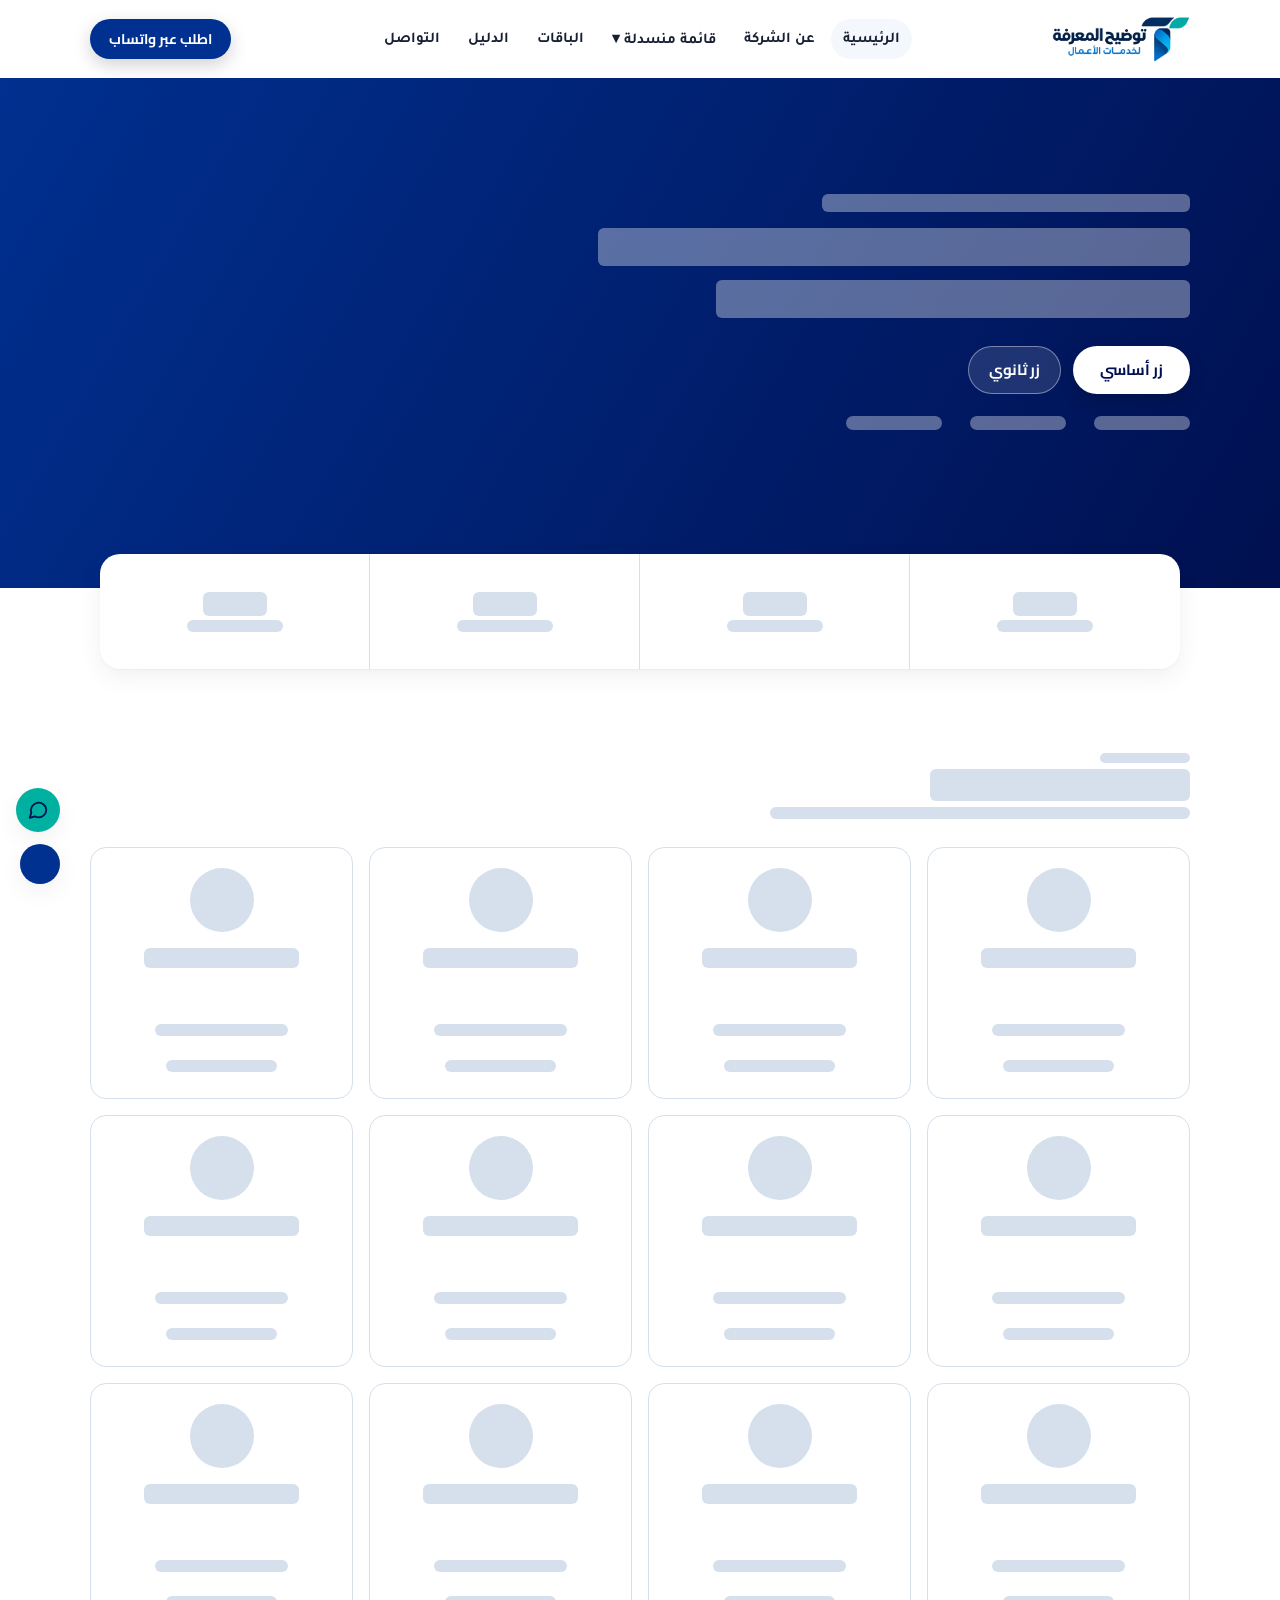
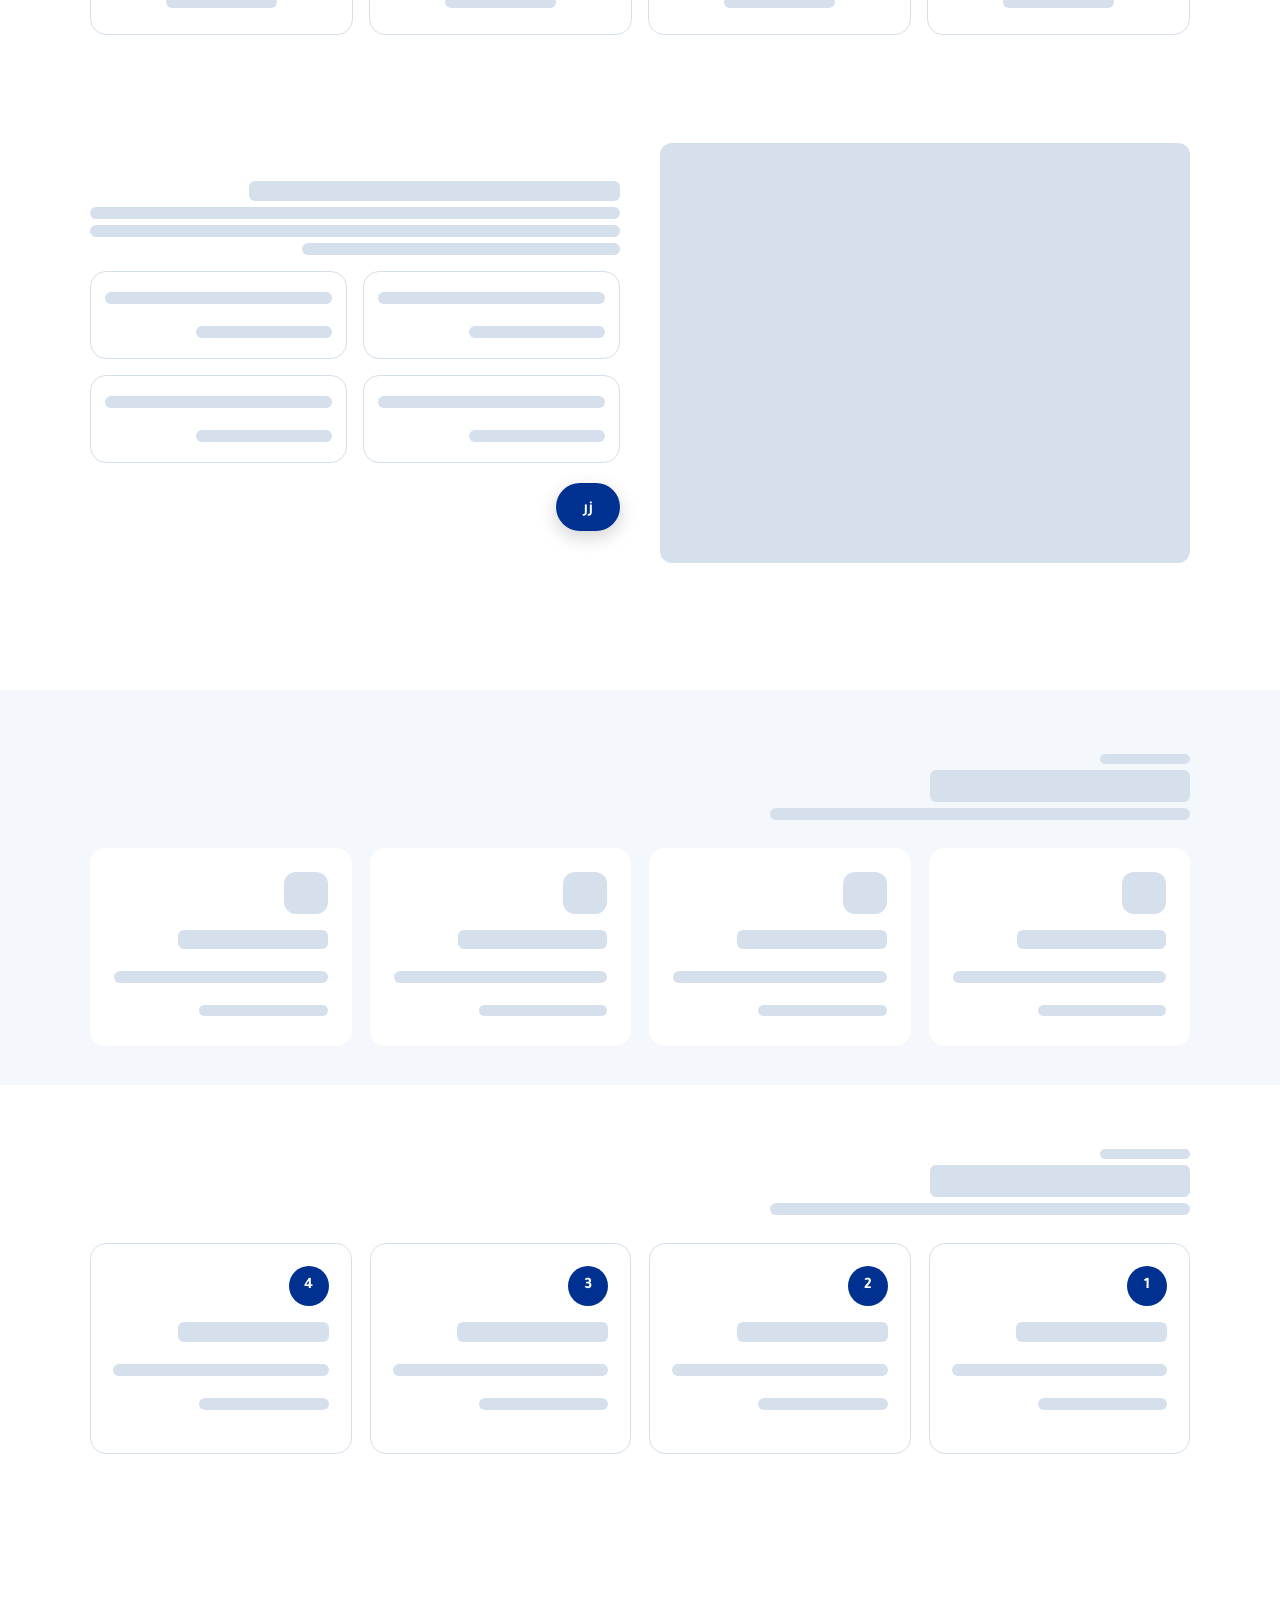
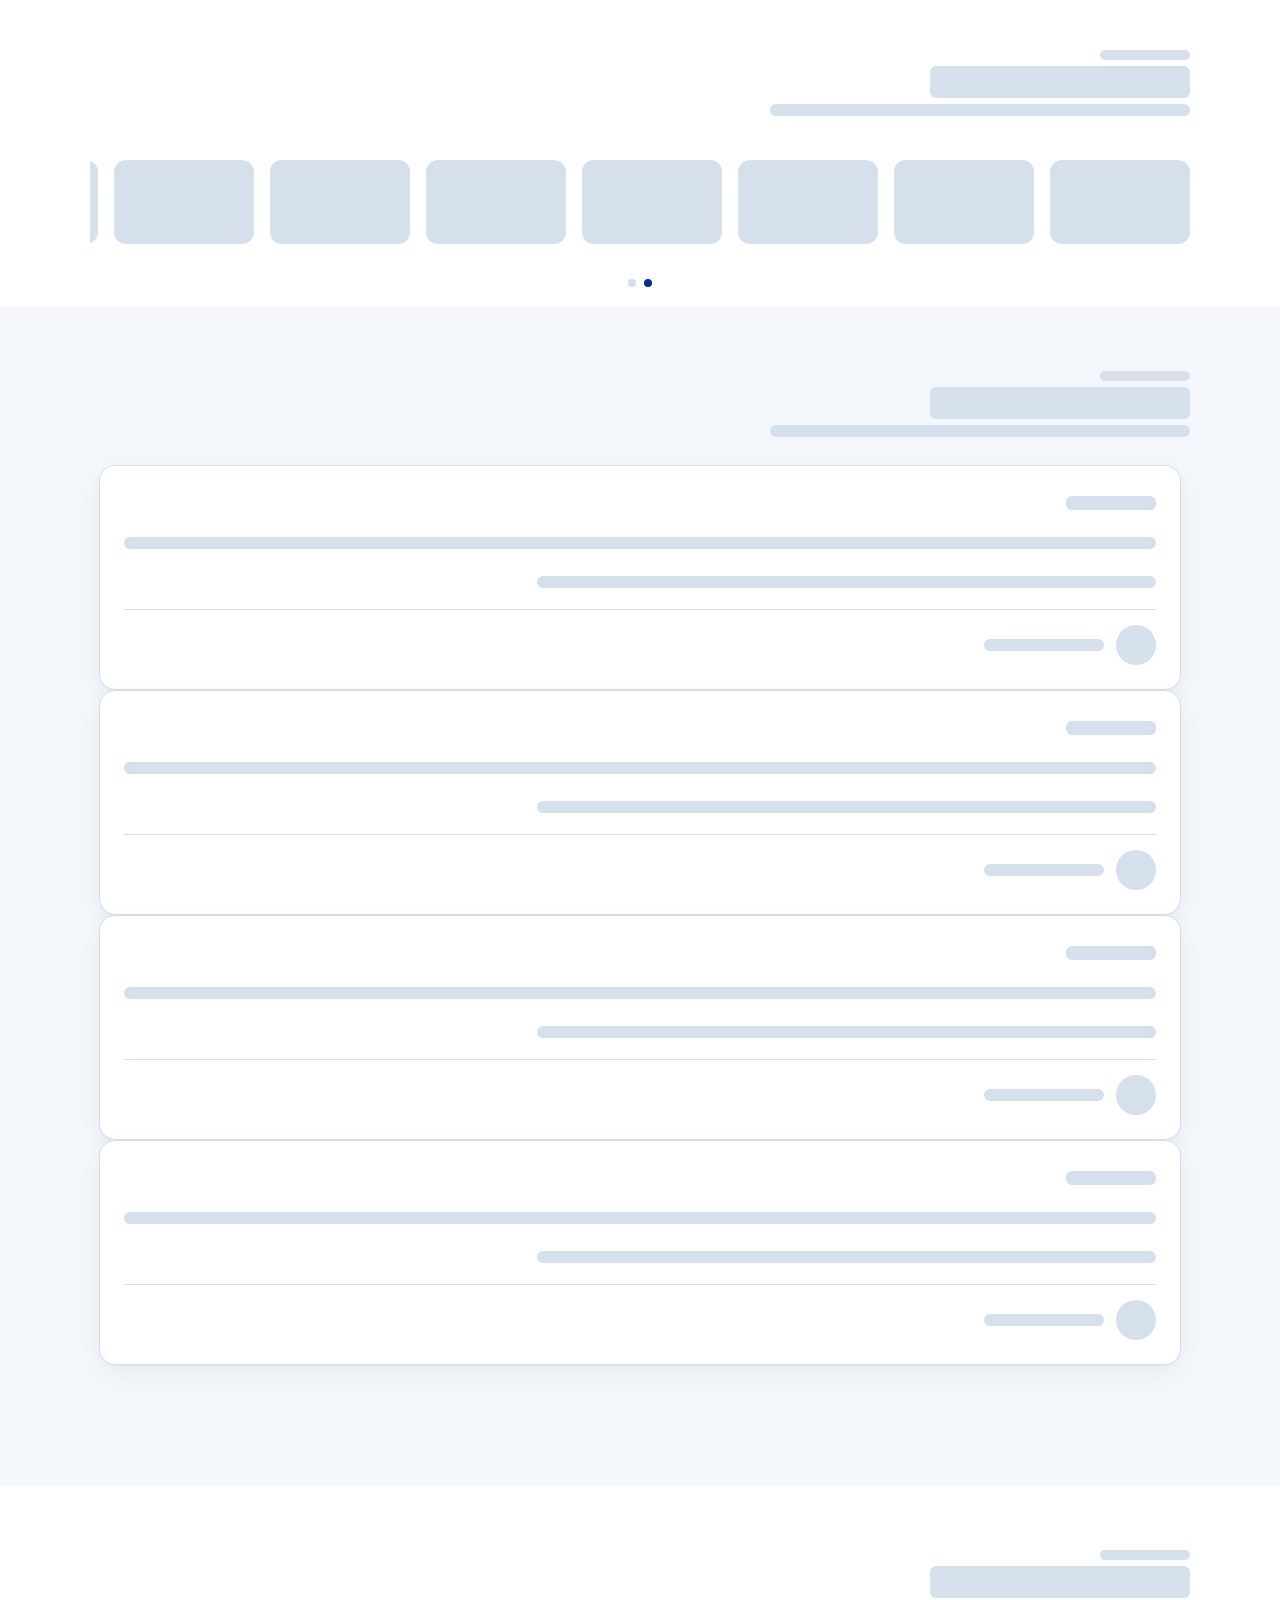
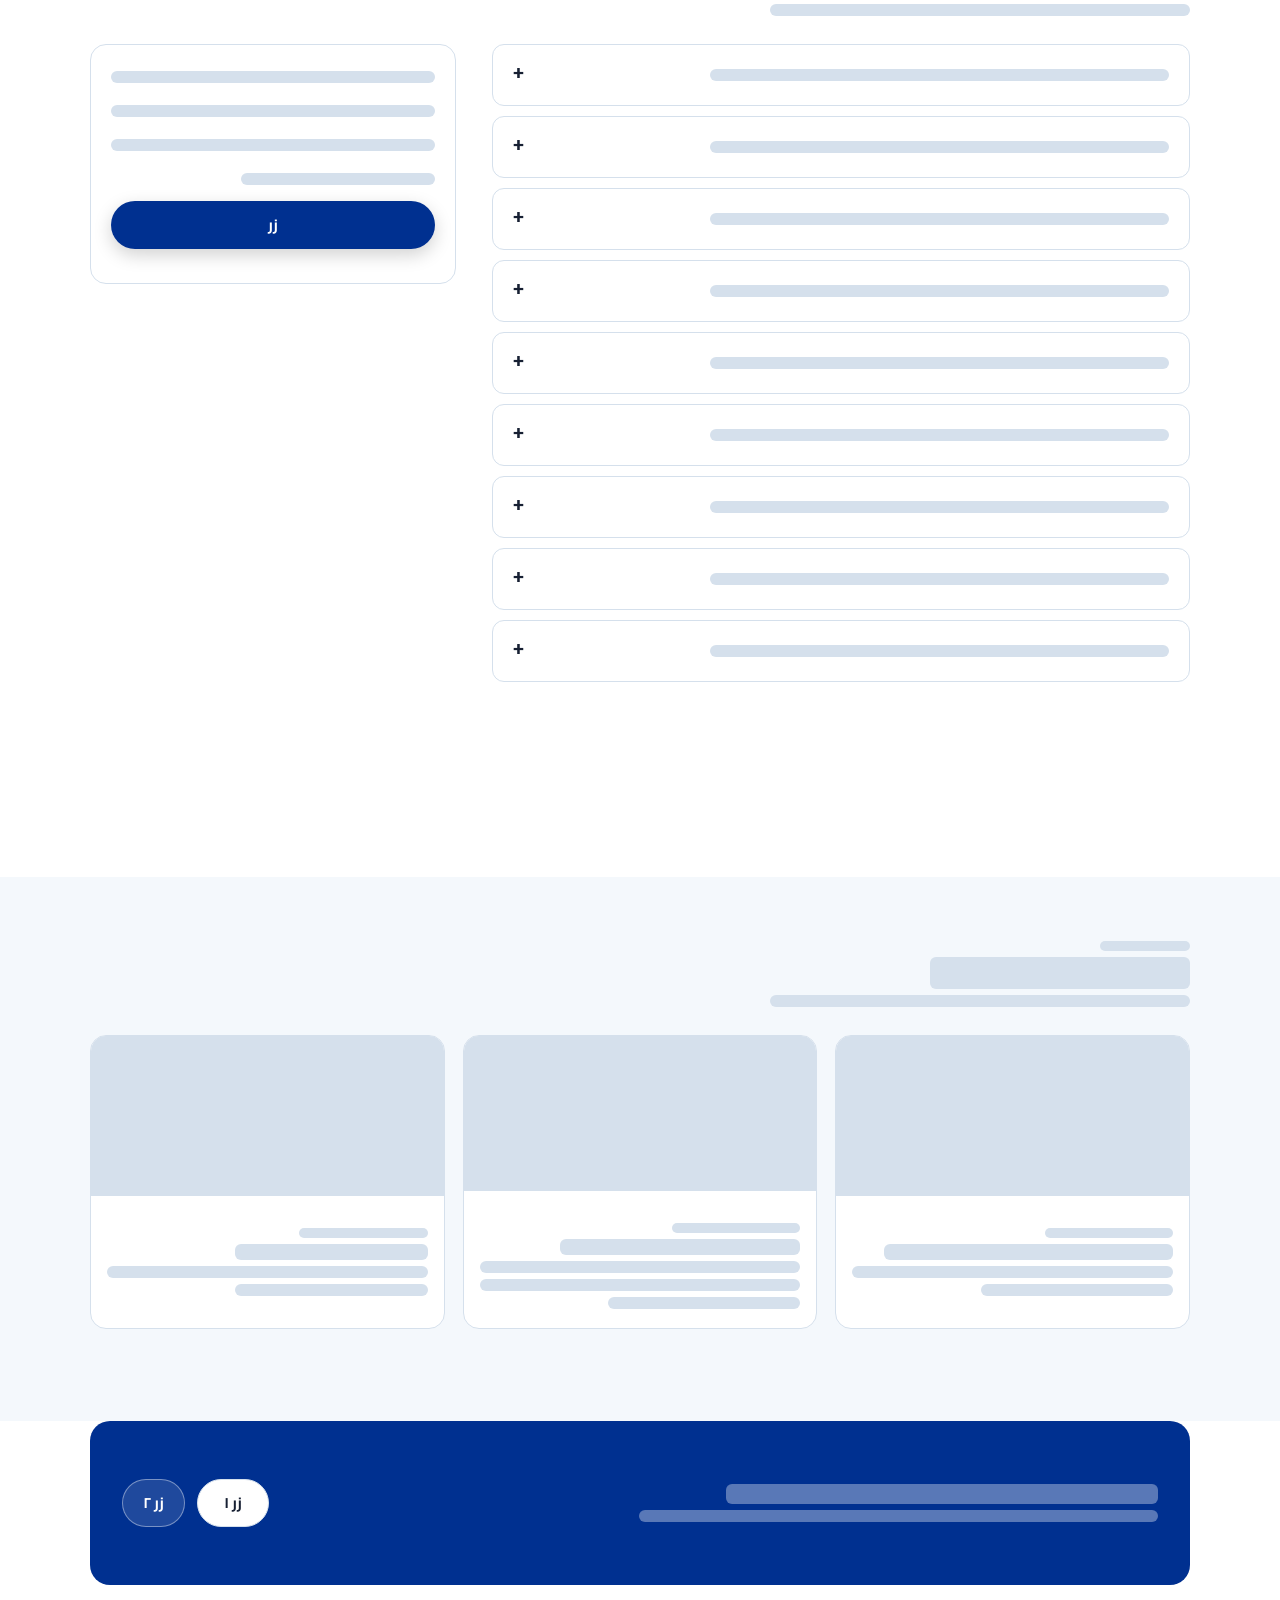
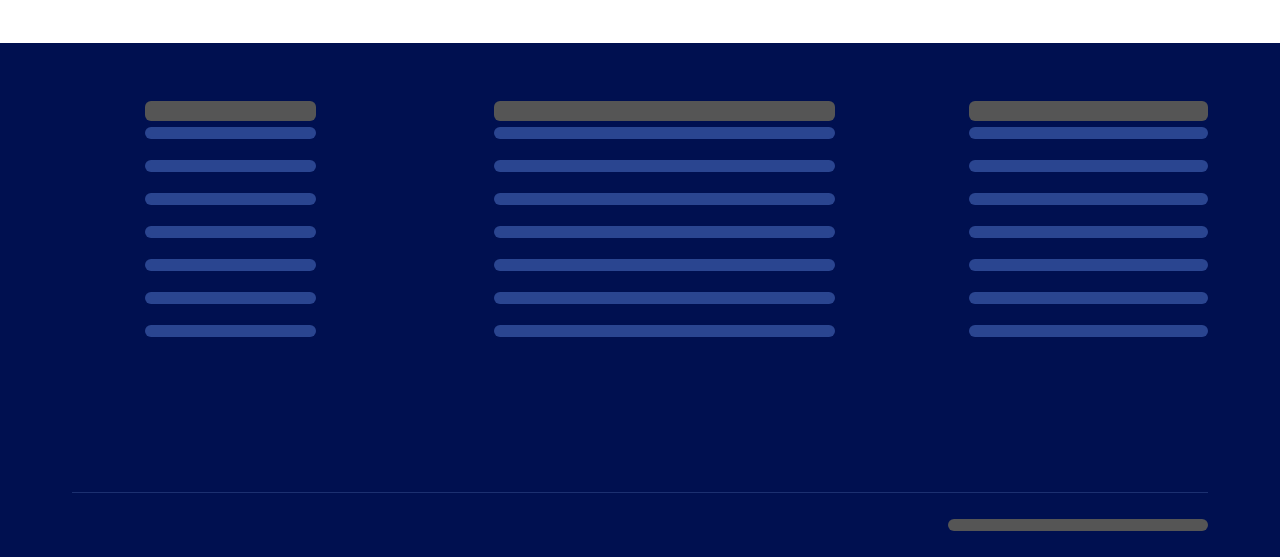
==== index.html @ 0ec134b7 "Add Tawdih Al-Marifa branded site: logo, identity colors and fonts, WhatsApp button" ====
<!doctype html>
<html lang="ar" dir="rtl"><head><meta charset="utf-8"><meta name="viewport" content="width=device-width,initial-scale=1">
<title>توضيح المعرفة لخدمات الأعمال</title>
<link rel="stylesheet" href="https://fonts.googleapis.com/css2?family=Cairo:wght@700;800&family=Tajawal:wght@400;500;700&display=swap">
<link rel="stylesheet" href="tokens.css"><link rel="stylesheet" href="layout.css"><link rel="stylesheet" href="components.css">
</head><body><script src="components.js"></script><script src="app.js"></script><script>mount("home","index.html")</script></body></html>
---- tokens.css ----
/* Design tokens — measured from reference at 1440px; colors are neutral placeholders (no brand) */
:root{
  --container:1140px;           /* measured: hero wrap / section width */
  --gutter:20px;                /* measured: hero wrap side padding */
  --header-h:78px;              /* measured */
  --hero-h:523px;               /* measured */
  --stats-w:1080px;             /* measured */
  --stats-h:115px;              /* measured */
  --stats-overlap:34px;         /* measured: hero bottom 601 - stats top 567 */
  --sec-pad:58px;               /* measured: section vertical padding */
  --phead-h:231px;              /* measured: inner page header */
  --r-card:16px; --r-panel:20px; --r-pill:999px; --r-field:12px;
  --gap-card:16px; --gap-feat:18px; --gap-split:40px; --gap-faq:36px; --gap-foot:32px; --gap-contact:28px;
  --sp-1:4px; --sp-2:8px; --sp-3:12px; --sp-4:16px; --sp-5:20px; --sp-6:24px; --sp-8:32px; --sp-10:40px; --sp-14:58px;

  --c-ink:#172033; --c-muted:#4a5670; --c-line:#d5e0ec; --c-surface:#f4f8fc; --c-bg:#fff;
  --c-primary:#003090; --c-primary-ink:#fff; --c-accent:#0080e0; --c-hero:#001050;
  --c-ph:#d5e0ec; /* placeholder media */
  --shadow-card:0 1px 2px rgba(0,0,0,.04),0 8px 24px rgba(0,0,0,.06);
  --shadow-gold:0 6px 18px rgba(0,0,0,.18);
  --t-fast:.2s ease; --t-acc:.3s ease;
  --font:Tajawal,"Segoe UI",Tahoma,sans-serif; --font-h:Cairo,Tajawal,"Segoe UI",Tahoma,sans-serif; --c-teal:#00b0a0; --c-sky:#00b0f0; --c-link:#0066b8;

  /* typography (measured) */
  --fs-h1:38px; --fs-h2:32px; --lh-h2:46.4px; --fs-kicker:18px; --fs-body:16px; --fs-lead:16.5px; --fs-card-title:16px; --fs-card-text:13px; --fs-feat-title:17px; --fs-stat:30px; --fs-nav:15px; --fs-btn:15px;
  --fs-h1-inner:38px; --lh-h1-inner:51.3px; --fs-h1-detail:42px; --lh-h1-detail:60.9px; --fs-sub:17px; --lh-sub:30.6px; --fs-crumb:14px; --lh-crumb:25.2px;
  --fs-label:14px; --lh-label:21px; --fs-field:15px; --fs-chip:14px; --fs-th:15px; --fs-td:14px; --fs-summary:16px; --fs-contact-title:17px; --fs-article-title:16px; --lh-article-title:26.4px;
  /* motion (measured) */
  --d-btn:.2s; --d-btn-transform:.18s; --d-card:.22s; --d-nav:.15s; --d-dd:.18s; --d-reveal:.85s; --ease-reveal:cubic-bezier(.2,.7,.2,1); /* reveal easing partially truncated in DevTools [ت] */
}
---- layout.css ----
*{box-sizing:border-box}
html{scroll-behavior:smooth}
body{margin:0;font-family:var(--font);font-size:16px;line-height:1.8;color:var(--c-ink);background:var(--c-bg);direction:rtl}
img{max-width:100%;display:block}
a{color:inherit;text-decoration:none}
h1,h2,h3,h4,p,ul{margin:0}
ul{padding:0;list-style:none}
.container{max-width:var(--container);margin-inline:auto;padding-inline:var(--gutter)}
.sec{padding:var(--sec-pad) 0}
.sec--alt{background:var(--c-surface)}
.sec--flush-top{padding-top:0}
.grid{display:grid;gap:var(--gap-card)}
.grid--4{grid-template-columns:repeat(4,1fr)}
.grid--3{grid-template-columns:repeat(3,1fr);gap:var(--gap-feat)}
.grid--2{grid-template-columns:repeat(2,1fr)}
.split{display:grid;grid-template-columns:1fr 1fr;gap:var(--gap-split);align-items:center}
.ph{background:var(--c-ph);border-radius:12px}
.ph-line{height:12px;background:var(--c-ph);border-radius:6px;margin:6px 0}
.ph-line--short{width:60%}.ph-line--title{height:20px;width:70%}
.sr-only{position:absolute;width:1px;height:1px;overflow:hidden;clip:rect(0 0 0 0)}
:focus-visible{outline:2px solid var(--c-primary);outline-offset:2px}
.container--wide{max-width:1240px}
/* breakpoints measured on reference (media-query width): 1180 nav, 1023 grids/stats, 980 split, 900 faq, 767 phone */
@media (max-width:1023px){.grid--4{grid-template-columns:repeat(3,1fr)}.grid--4.feats{grid-template-columns:repeat(2,1fr)}.grid--3{grid-template-columns:repeat(2,1fr)}}
@media (max-width:980px){.split{grid-template-columns:1fr}}
@media (max-width:767px){.grid--4{grid-template-columns:repeat(2,1fr)}.grid--3{grid-template-columns:1fr}:root{--sec-pad:40px}}
---- components.css ----
/* ---- Header ---- */
.site-header{position:sticky;top:0;z-index:50;background:rgba(255,255,255,.96);backdrop-filter:blur(8px);transition:box-shadow var(--t-fast)}
.site-header.is-scrolled{box-shadow:0 2px 14px rgba(0,0,0,.08)}
.site-header__row{height:var(--header-h);display:flex;align-items:center;gap:20px}
.logo{height:46px;width:auto;flex:none;display:block}
.nav{display:flex;align-items:center;gap:4px;margin-inline:auto}
.nav__item{position:relative}
.nav__link{display:flex;align-items:center;height:40px;padding:0 12px;border-radius:var(--r-pill);font-size:var(--fs-nav);font-weight:600;background:none;border:0;cursor:pointer;font-family:inherit;color:inherit;transition:background-color var(--d-nav),color var(--d-nav)}
.nav__link:hover,.nav__link[aria-current=page]{background:var(--c-surface)}
.dd{position:absolute;top:100%;inset-inline-start:0;width:560px;display:grid;grid-template-columns:1fr 1fr;gap:2px 0;padding:8px;background:#fff;border-radius:var(--r-card);box-shadow:var(--shadow-card);opacity:0;visibility:hidden;transform:translateY(8px);transition:opacity var(--d-dd),transform var(--d-dd),visibility 0s}
.nav__item:hover>.dd,.nav__item:focus-within>.dd,.nav__item.is-open>.dd{opacity:1;visibility:visible;transform:none}
.dd a{height:50px;display:flex;align-items:center;padding:0 12px;border-radius:10px;font-size:14px}
.dd a:hover{background:var(--c-surface)}
.menu-toggle{display:none}
/* ---- Buttons ---- */
.btn{display:inline-flex;align-items:center;justify-content:center;gap:8px;height:48px;padding:0 26px;border-radius:var(--r-pill);font:700 var(--fs-btn)/18px var(--font);border:1px solid transparent;cursor:pointer;transition:background-color var(--d-btn),transform var(--d-btn-transform),border-color var(--d-btn),box-shadow var(--d-btn)}
.btn--primary{background:var(--c-primary);color:var(--c-primary-ink);box-shadow:var(--shadow-gold)}
.btn--primary:hover{transform:translateY(-2px)}
.btn--ghost{background:rgba(255,255,255,.12);color:#fff;border-color:rgba(255,255,255,.4);padding:0 20px}
.btn--outline{background:#fff;color:var(--c-ink);border-color:var(--c-line)}
.btn--sm{height:40px;padding:0 18px;font-size:14px}
.btn[disabled]{opacity:.5;cursor:not-allowed}
.chip{display:inline-flex;align-items:center;height:36px;padding:0 14px;border-radius:var(--r-pill);border:1px solid var(--c-line);background:#fff;font:500 13px var(--font);cursor:pointer;transition:background var(--t-fast)}
.chip[aria-pressed=true]{background:var(--c-primary);color:#fff;border-color:var(--c-primary)}
/* ---- Hero ---- */
.hero{position:relative;height:var(--hero-h);background:var(--c-hero);color:#fff;overflow:hidden}
.hero__bg{position:absolute;inset:0;background:linear-gradient(120deg,#003090,#001050);object-fit:cover}
.hero__wrap{position:relative;max-width:var(--container);margin-inline:auto;padding:110px var(--gutter) 120px;height:100%;display:flex;align-items:flex-start}
.hero__content{width:592px}
.hero .ph-line{background:rgba(255,255,255,.35)}
.hero__kicker{width:368px;height:18px}
.hero__title{height:38px;margin-top:16px}.hero__title+.hero__title{width:80%;margin-top:14px}
.hero__actions{display:flex;gap:12px;margin-top:28px}
.hero__badges{display:flex;gap:28px;margin-top:22px}.hero__badges i{display:block;width:96px;height:14px;background:rgba(255,255,255,.35);border-radius:7px}
/* ---- Stats panel (overlapping) ---- */
.stats{position:relative;z-index:2;max-width:var(--stats-w);margin:calc(var(--stats-overlap) * -1) auto 0;height:var(--stats-h);background:#fff;border-radius:var(--r-panel);box-shadow:var(--shadow-card);display:grid;grid-template-columns:repeat(4,1fr)}
.stats__item{display:flex;flex-direction:column;align-items:center;justify-content:center;gap:4px;border-inline-start:1px solid var(--c-line)}
.stats__item:first-child{border:0}
.stats__num{width:64px;height:24px;background:var(--c-ph);border-radius:6px}.stats__lbl{width:96px;height:12px;background:var(--c-ph);border-radius:6px}
/* ---- Section heading ---- */
.sh{margin-bottom:28px}.sh .ph-line--title{height:26px;width:260px}
/* ---- Cards ---- */
.card{background:#fff;border:1px solid var(--c-line);border-radius:var(--r-card);padding:20px;display:flex;flex-direction:column;gap:10px;transition:transform var(--d-card),box-shadow var(--d-card)}
.card:hover{transform:translateY(-4px);box-shadow:var(--shadow-card)}
.card--entity{height:252px;overflow:hidden;align-items:center;text-align:center}
.card--entity .ph{width:64px;height:64px;border-radius:50%}
.card--feature{height:198px;overflow:hidden;padding:24px;border:0;background:#fff}
.card--feature .ph{width:48px;height:48px}
.card--step{min-height:211px;padding:22px}
.card--step .num{width:40px;height:40px;border-radius:50%;background:var(--c-primary);color:#fff;display:grid;place-items:center;font-weight:700}
.card--article{padding:0;overflow:hidden;min-height:307px}
.card--article .ph{border-radius:0;aspect-ratio:2/1;height:186px}
.card--article .body{padding:16px}
.card--contact{flex-direction:row;align-items:center;padding:16px}
.card--contact .ph{width:44px;height:44px;flex:none}
.card--testimonial{min-height:200px}
/* ---- Consultation ---- */
.cons{display:grid;grid-template-columns:1fr 1fr;gap:var(--gap-split);min-height:420px;align-items:center}
.cons__media{height:420px}
/* ---- Steps (flex row) ---- */
.steps{display:flex;gap:var(--gap-feat)}.steps>*{flex:1}
/* ---- FAQ ---- */
.faq{display:grid;grid-template-columns:1fr 1fr;gap:var(--gap-faq);align-items:start}
.acc{border-bottom:1px solid var(--c-line)}
.acc summary{list-style:none;min-height:60px;display:flex;align-items:center;justify-content:space-between;gap:12px;padding:12px 4px;font:700 16px var(--font);cursor:pointer}
.acc summary::-webkit-details-marker{display:none}
.acc summary::after{content:"+";font-size:22px}
.acc[open] summary::after{content:"−"}
.acc .in{padding:0 4px 16px}
/* ---- Testimonials slider ---- */
.slider{position:relative;overflow:hidden}
.slider__track{display:flex;gap:var(--gap-feat);transition:transform .4s ease}
.slider__track>*{flex:0 0 calc((100% - 2*var(--gap-feat))/3)}
.slider__nav{display:flex;gap:8px;margin-top:16px;justify-content:center}
/* ---- Inner page head + breadcrumb ---- */
.phead{height:var(--phead-h);background:var(--c-hero);color:#fff;display:flex;align-items:center}
.phead .container{width:100%}
.phead--svc{height:365px}.phead--article{height:342px}.phead--about{height:262px}.phead--entity{height:385px}
.phead--entity .container,.phead--svc .container{display:flex;gap:28px;align-items:center}
.logo-box{width:92px;height:92px;border-radius:16px;background:#fff;flex:none}
.cover{height:319px;margin-top:-27px;position:relative;z-index:1;border-radius:var(--r-panel)}
.cost{display:grid;grid-template-columns:530fr 179fr;gap:20px;min-height:159px}
.list-stack{display:grid;gap:14px}
.phead .ph-line{background:rgba(255,255,255,.35)}
.crumb{display:flex;gap:8px;font-size:13px;margin-bottom:14px}.crumb i{display:block;width:60px;height:12px;background:rgba(255,255,255,.35);border-radius:6px}
/* ---- Filters / search ---- */
.filters{display:flex;flex-wrap:wrap;gap:8px;align-items:center;margin-bottom:24px}
.search{height:40px;min-width:240px;border:1px solid var(--c-line);border-radius:var(--r-pill);padding:0 16px;font:inherit}
/* ---- Packages ---- */
.switcher{display:inline-flex;padding:4px;border-radius:var(--r-pill);background:var(--c-surface);margin-bottom:28px}
.switcher button{height:40px;padding:0 22px;border:0;border-radius:var(--r-pill);background:none;font:600 14px var(--font);cursor:pointer;transition:background var(--t-fast)}
.switcher button[aria-pressed=true]{background:#fff;box-shadow:0 1px 4px rgba(0,0,0,.12)}
.plan{border:1px solid var(--c-line);border-radius:var(--r-card);padding:24px;display:flex;flex-direction:column;gap:14px;min-height:1276px;background:#fff}
.plan--featured{border:2px solid var(--c-primary);box-shadow:var(--shadow-card)}
.plan .btn{margin-top:auto}
.tbl-wrap{overflow-x:auto;border:1px solid var(--c-line);border-radius:var(--r-card)}
.tbl{width:100%;border-collapse:collapse;min-width:720px}
.tbl th{height:50px;background:var(--c-surface);text-align:start;padding:0 14px;position:sticky;top:0}
.tbl td{height:49px;padding:0 14px;border-top:1px solid var(--c-line)}
.tbl th:first-child,.tbl td:first-child{position:sticky;inset-inline-start:0;background:inherit}
.tbl td:first-child{background:#fff}
/* ---- Detail layout + sticky sidebar ---- */
.detail{display:grid;grid-template-columns:minmax(0,784fr) 340px;gap:36px;align-items:start}
.sidebar{position:sticky;top:100px}
.sidebar .card{padding:24px;gap:14px}
.mobile-cta{display:none}
/* ---- Article reading ---- */
.article{max-width:637px;margin-inline:auto}
.article p{margin-bottom:14px;font-size:16.5px;line-height:1.95}
.article h2{margin:36px 0 14px;font-size:26px}.article h3{margin:28px 0 10px;font-size:20px}
.article blockquote{margin:24px 0;padding:8px 20px;border-inline-start:4px solid var(--c-line);color:var(--c-muted)}
/* ---- Contact form ---- */
.form{display:grid;gap:16px}
.field label{display:block;font-size:13px;margin-bottom:6px}
.field input,.field select,.field textarea{width:100%;height:48px;border:1px solid var(--c-line);border-radius:var(--r-field);padding:0 14px;font:inherit;font-size:16px;background:#fff;transition:border-color var(--t-fast),box-shadow var(--t-fast)}
.field textarea{height:120px;padding:12px 14px;resize:vertical}
.field input:focus,.field select:focus,.field textarea:focus{outline:0;border-color:var(--c-primary);box-shadow:0 0 0 3px rgba(0,0,0,.1)}
.field.has-error input,.field.has-error select{border-color:#b00020}
.field .err{display:none;color:#b00020;font-size:12px;margin-top:4px}.field.has-error .err{display:block}
.contact{display:grid;grid-template-columns:1.2fr 1fr;gap:var(--gap-contact);align-items:start}
.contact__info{display:grid;gap:12px}
/* ---- CTA band ---- */
.band{min-height:164px;border-radius:var(--r-panel);background:var(--c-primary);color:#fff;display:flex;align-items:center;justify-content:space-between;gap:24px;padding:32px}
.band .ph-line{background:rgba(255,255,255,.35)}
/* ---- Footer ---- */
.footer{background:#001050;color:#b8c6e0;margin-top:0;padding-top:48px}
.footer__grid{display:grid;grid-template-columns:repeat(3,1fr);gap:var(--gap-foot);min-height:283px}
.footer li{height:25px;margin-bottom:8px}.footer li i{display:block;height:12px;width:70%;background:#2a4590;border-radius:6px;margin-top:6px}
.footer__bar{border-top:1px solid #1c3070;margin-top:32px;padding:18px 0;font-size:13px}
/* ---- Floating buttons ---- */
.float{position:fixed;inset-inline-end:16px;bottom:16px;display:grid;gap:12px;z-index:40}
.float i{display:block;width:40px;height:40px;border-radius:50%;background:var(--c-primary);box-shadow:var(--shadow-card)}
.totop{position:fixed;inset-inline-start:16px;bottom:16px;width:48px;height:48px;border-radius:14px;background:var(--c-primary);border:0;opacity:0;pointer-events:none;transition:opacity var(--t-fast)}
.totop.is-visible{opacity:1;pointer-events:auto}
/* ---- Responsive (measured on reference) ---- */
.hero{height:min(var(--hero-h),calc(401px + 8.52vw))} /* fitted: 488@1024, 503@1200, 523@1440 */
@media (max-width:1180px){
  .site-header{backdrop-filter:none;background:#fff} /* backdrop-filter would make the fixed drawer relative to the header */
  .menu-toggle{display:inline-flex;align-items:center;justify-content:center;margin-inline-start:auto;width:44px;height:44px;border:1px solid var(--c-line);background:#fff;border-radius:12px;order:3}
  .site-header .btn{display:none}
  /* off-canvas drawer (measured: 343px wide, head 75, links 62, foot 109, scrim .25s, slide .3s) */
  .scrim{display:block;position:fixed;inset:0;background:rgba(10,10,10,.5);opacity:0;visibility:hidden;transition:opacity .25s,visibility .25s;z-index:60}
  .scrim.on{opacity:1;visibility:visible}
  .nav{position:fixed;top:0;bottom:0;inset-inline-end:0;width:min(343px,88vw);margin:0;background:#fff;flex-direction:column;align-items:stretch;gap:0;padding:0;z-index:61;transform:translateX(-105%);visibility:hidden;transition:transform .3s ease,visibility .3s;overflow:hidden}
  .nav.is-open{transform:none;visibility:visible}
  .drawer-head{display:flex;height:75px;align-items:center;padding:0 16px;flex:none}
  .drawer-x{width:42px;height:42px;border:1px solid var(--c-line);background:#fff;border-radius:12px;font-size:22px;cursor:pointer}
  .nav__item{overflow-y:auto}
  .nav .nav__link{height:62px;width:100%;border-radius:12px;margin:0 12px;width:calc(100% - 24px);font-size:16px}
  .dd{position:static;width:auto;grid-template-columns:1fr;opacity:1;visibility:visible;transform:none;box-shadow:none;display:none;margin:0 12px}
  .nav__item.is-open>.dd{display:grid}
  .drawer-foot{display:flex;gap:8px;align-items:center;height:109px;padding:0 16px;margin-top:auto;background:var(--c-surface);flex:none}
  .drawer-foot .btn{display:inline-flex;flex:1;height:46px}
  .drawer-call{width:46px;height:46px;border-radius:12px;background:var(--c-primary);flex:none}
}
@media (min-width:1181px){.scrim,.drawer-head,.drawer-foot{display:none}}
@media (max-width:1023px){
  .hero{height:440px}.hero__wrap{padding:88px var(--gutter) 96px}
  .stats{grid-template-columns:repeat(2,1fr);height:auto;min-height:228px;margin-inline:30px}
  .stats__item{border-inline-start:0;border-top:1px solid var(--c-line)}.stats__item:nth-child(-n+2){border-top:0}
  .steps{flex-wrap:wrap}.steps>*{flex:1 1 calc(50% - 18px)}
  .slider__track>*{flex-basis:calc((100% - var(--gap-feat))/2)}
}
@media (max-width:980px){.cons{grid-template-columns:1fr}.detail,.detail--article,.contact{grid-template-columns:minmax(0,1fr)}.sidebar{position:static}}
@media (max-width:900px){.faq{grid-template-columns:1fr}}
@media (max-width:767px){
  .hero{height:448px}.hero__wrap{padding:64px var(--gutter) 76px}.hero__content{width:100%}
  .steps>*{flex-basis:100%}
  .plan{min-height:0}
  .slider__track>*{flex-basis:100%}
  .band{flex-direction:column;align-items:flex-start}
  .mobile-cta{display:flex;position:fixed;inset-inline:0;bottom:0;height:64px;padding:8px 16px;background:#fff;box-shadow:0 -4px 16px rgba(0,0,0,.1);z-index:45}
  .mobile-cta .btn{width:100%}
  body.has-mobile-cta{padding-bottom:64px}
  .cost{grid-template-columns:1fr}
}
@media (max-width:500px){.hero{height:483px}.hero__wrap{padding:64px 18px 76px}}
@media (max-width:450px){.hero{height:525px}.stats{min-height:188px}.hero__actions{flex-direction:column;align-items:stretch}.hero__badges{flex-wrap:wrap}.card--entity{height:201px}.card--feature{height:190px}.field input,.field select{font-size:16px}}
@media (prefers-reduced-motion:reduce){*{transition:none!important;scroll-behavior:auto!important}}
.card--article{height:307px}.card--article .body{overflow:hidden}
.footer__grid{min-height:373px}
.article{width:100%}.tbl-wrap{max-width:100%}.detail>*{min-width:0}

.contact{min-height:816px}.contact .form{min-height:816px}
.container--dir .card--entity{height:218px}

/* scroll reveal (reference: opacity+transform .8-.9s) */
.js .reveal{opacity:0;transform:translateY(18px);transition:opacity var(--d-reveal) var(--ease-reveal),transform var(--d-reveal) var(--ease-reveal)}
.js .reveal.is-in{opacity:1;transform:none}
.card--step:hover,.card--feature:hover{transform:translateY(-4px)}
.sh .ph-line--title{height:32px}
@media (prefers-reduced-motion:reduce){.js .reveal{opacity:1;transform:none}}
.phead--consult{height:384px}

/* home sections measured: clients 321, testimonials 1179 (stacked 1122x225), faq 991 (724 + side), blog 361x294 */
.logos{display:flex;gap:16px;overflow:hidden;height:115px;align-items:center}.logos>*{flex:0 0 140px}
.tlist{display:grid;gap:0}.tcard{width:calc(100% - 18px);margin-inline:auto;height:225px;padding:24px;border:1.5px solid var(--c-line);border-radius:var(--r-card);background:#fff;box-shadow:var(--shadow-card);display:flex;flex-direction:column;justify-content:space-between;margin-bottom:0}
.tcard hr{border:0;border-top:1px solid var(--c-line);width:100%;margin:0}
.faq--side{grid-template-columns:724fr 380fr}.faq--side .acc{margin-bottom:10px;border:1px solid var(--c-line);border-radius:12px;padding:0 16px;border-bottom:1px solid var(--c-line)}
.card--article-sm{height:294px;min-height:0}.card--article-sm .ph{height:160px}
@media (max-width:900px){.faq--side{grid-template-columns:1fr}}

.stats{margin-bottom:20px}
@media (min-width:1024px){.hx-996{height:996px}.hx-605{height:605px}.hx-395{height:395px}.hx-501{height:501px}.hx-321{height:321px}.hx-1179{height:1179px}.hx-991{height:991px}.hx-544{height:544px}} /* measured section heights on reference home @1440 */

/* ---- typography measured per page ---- */
.ph-h1{width:300px;max-width:100%;height:var(--fs-h1-inner);margin:calc((var(--lh-h1-inner) - var(--fs-h1-inner))/2) 0;background:rgba(255,255,255,.35);border-radius:8px}
.ph-h1--detail{height:var(--fs-h1-detail);margin:calc((var(--lh-h1-detail) - var(--fs-h1-detail))/2) 0;width:380px}
.ph-sub{width:520px;max-width:100%;height:var(--fs-sub);margin:calc((var(--lh-sub) - var(--fs-sub))/2) 0;background:rgba(255,255,255,.3);border-radius:6px}
.crumb{height:var(--lh-crumb);align-items:center;margin-bottom:14px}
.field label{font-size:var(--fs-label);font-weight:700;line-height:var(--lh-label)}
.field input,.field select,.field textarea{font-size:var(--fs-field);font-weight:500}
.field textarea{line-height:27px}
.chip{font-size:var(--fs-chip);font-weight:500}
.tbl th{font-size:var(--fs-th);font-weight:700;line-height:27px}.tbl td{font-size:var(--fs-td);font-weight:700;line-height:25.2px}
.acc summary{font-size:var(--fs-summary)}
.card--article .body .ph-line--title{height:16px}
/* ---- footer (measured: 3 cols 1.4fr/2fr/1fr gap32 >=991; 2 cols gap28 with first spanning 2 ~<=960; 1 col gap26 <=500; bar 65/78) ---- */
.footer{padding-top:52px}
.footer__grid{grid-template-columns:1.4fr 2fr 1fr;gap:32px;min-height:283px}
.footer__bar{height:65px;margin-top:114px;padding:0;display:flex;align-items:center}
.swiper-dots{display:flex;justify-content:center;gap:8px;margin-top:20px}.swiper-dots i{width:8px;height:8px;border-radius:50%;background:var(--c-line)}.swiper-dots i:first-child{background:var(--c-primary)}
@media (max-width:960px){.footer__grid{grid-template-columns:1fr 1fr;gap:28px}.footer__grid>:first-child{grid-column:1/-1}}
@media (max-width:767px){.footer__bar{height:78px}}
@media (max-width:500px){.footer__grid{grid-template-columns:1fr;gap:26px}}
.grid--svc{grid-template-columns:repeat(3,minmax(0,1fr));gap:14px}
@media (max-width:767px){.grid--svc{grid-template-columns:repeat(2,minmax(0,1fr))}}
@media (max-width:500px){.grid--svc{grid-template-columns:minmax(0,1fr)}}
.footer .container{max-width:1440px;padding-inline:72px}
@media (max-width:1023px){.footer .container{padding-inline:var(--gutter)}}
.phead--entity .container>div,.phead--svc .container>div{min-width:0}
@media (max-width:767px){.phead--entity,.phead--svc{height:auto;min-height:365px;padding:32px 0}.phead--entity .container,.phead--svc .container{flex-direction:column;align-items:flex-start;gap:16px}}
@media (max-width:767px){.phead--entity .container>div:last-child,.phead--svc .container>div:last-child{width:100%;max-width:100%}.phead .hero__actions{flex-wrap:wrap}}

/* ---- packages (measured): card r20, border 1.5, pad26; head 57; price 70; 9 details (first open 353, others 49, r12, summary 14.5/700 h46); button 48 ---- */
.plan{border-width:1.5px;border-radius:20px;padding:26px;gap:0;min-height:1276px}
.plan--featured{border-color:var(--c-primary)}
.plan__head{height:57px}.plan__price{height:70px;margin-top:14px}
.plan__acc{display:grid;gap:8px;padding-top:14px;margin-bottom:auto}
.acc--plan{border:1px solid var(--c-line);border-radius:12px;padding:0 14px;margin:0}
.acc--plan summary{min-height:46px;padding:0;font-size:14.5px}
.acc--plan:not([open]){height:49px}
.plan .btn{width:100%;height:48px;margin-top:24px}
.switcher{padding:4px;gap:0}.switcher .tg{height:42px;padding:0;border:0;border-radius:var(--r-pill);background:none;font:700 14px var(--font);cursor:pointer;transition:background-color .2s}
.switcher .tg[aria-pressed=true]{background:#fff;box-shadow:0 1px 4px rgba(0,0,0,.12)}
.tbl-wrap{border-width:1.5px;border-radius:14px}.tbl{min-width:620px}
/* ---- article body (measured: width 637; p 16.5/32.175 mb14; h3 18/700/28.8 mt24 mb8; ol li pad 14/16 r14; table 14.5, r16; img r16, 18px margins) ---- */
.article h3{font-size:18px;font-weight:700;line-height:28.8px;margin:24px 0 8px}
.article .alist{list-style:none;padding:0;margin:0 0 14px;display:grid;gap:10px}
.article .alist li{padding:14px 16px;border:1px solid var(--c-line);border-radius:14px;font-size:16.5px;line-height:30.5px}
.article .tbl-wrap{margin:18px 0;border-radius:16px}
.article .tbl{font-size:14.5px;line-height:28.3px}.article .tbl th{padding:12px 16px;font-size:15px;line-height:29.25px;height:auto}.article .tbl td{padding:11px 16px;font-weight:400;height:auto}
.article .aimg{height:358px;margin:18px 0;border-radius:16px}
.acc--plan[open]{min-height:353px}

h1,h2,h3,.sh .ph-line--title,.btn{font-family:var(--font-h)}
.float .wa{display:grid;place-items:center;width:44px;height:44px;border-radius:50%;background:var(--c-teal);color:#001050;box-shadow:var(--shadow-card);transition:transform .2s}.float .wa:hover{transform:translateY(-2px)}
.btn--primary:hover{background:#001050}
.hero .btn--primary,.phead .btn--primary,.band .btn--primary{background:#fff;color:#001050}.hero .btn--primary:hover,.phead .btn--primary:hover,.band .btn--primary:hover{background:#e3f4fc}
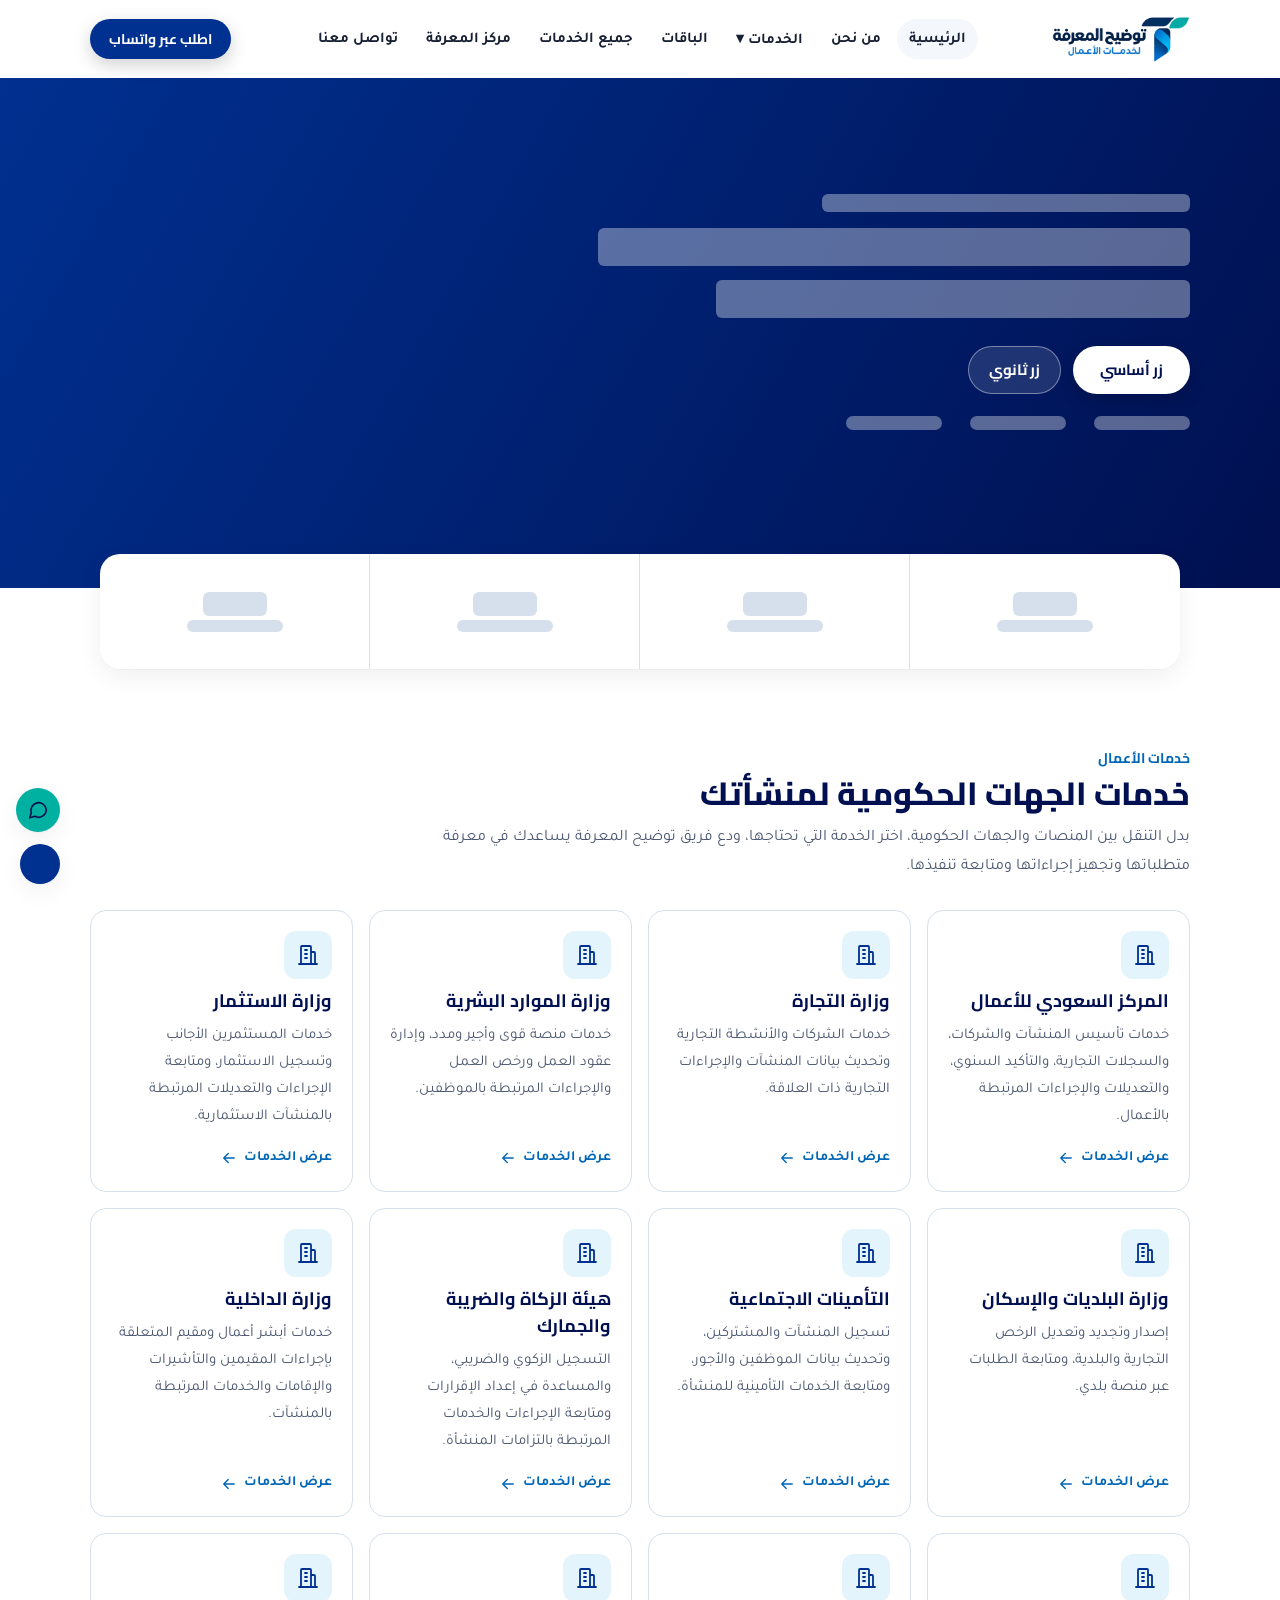
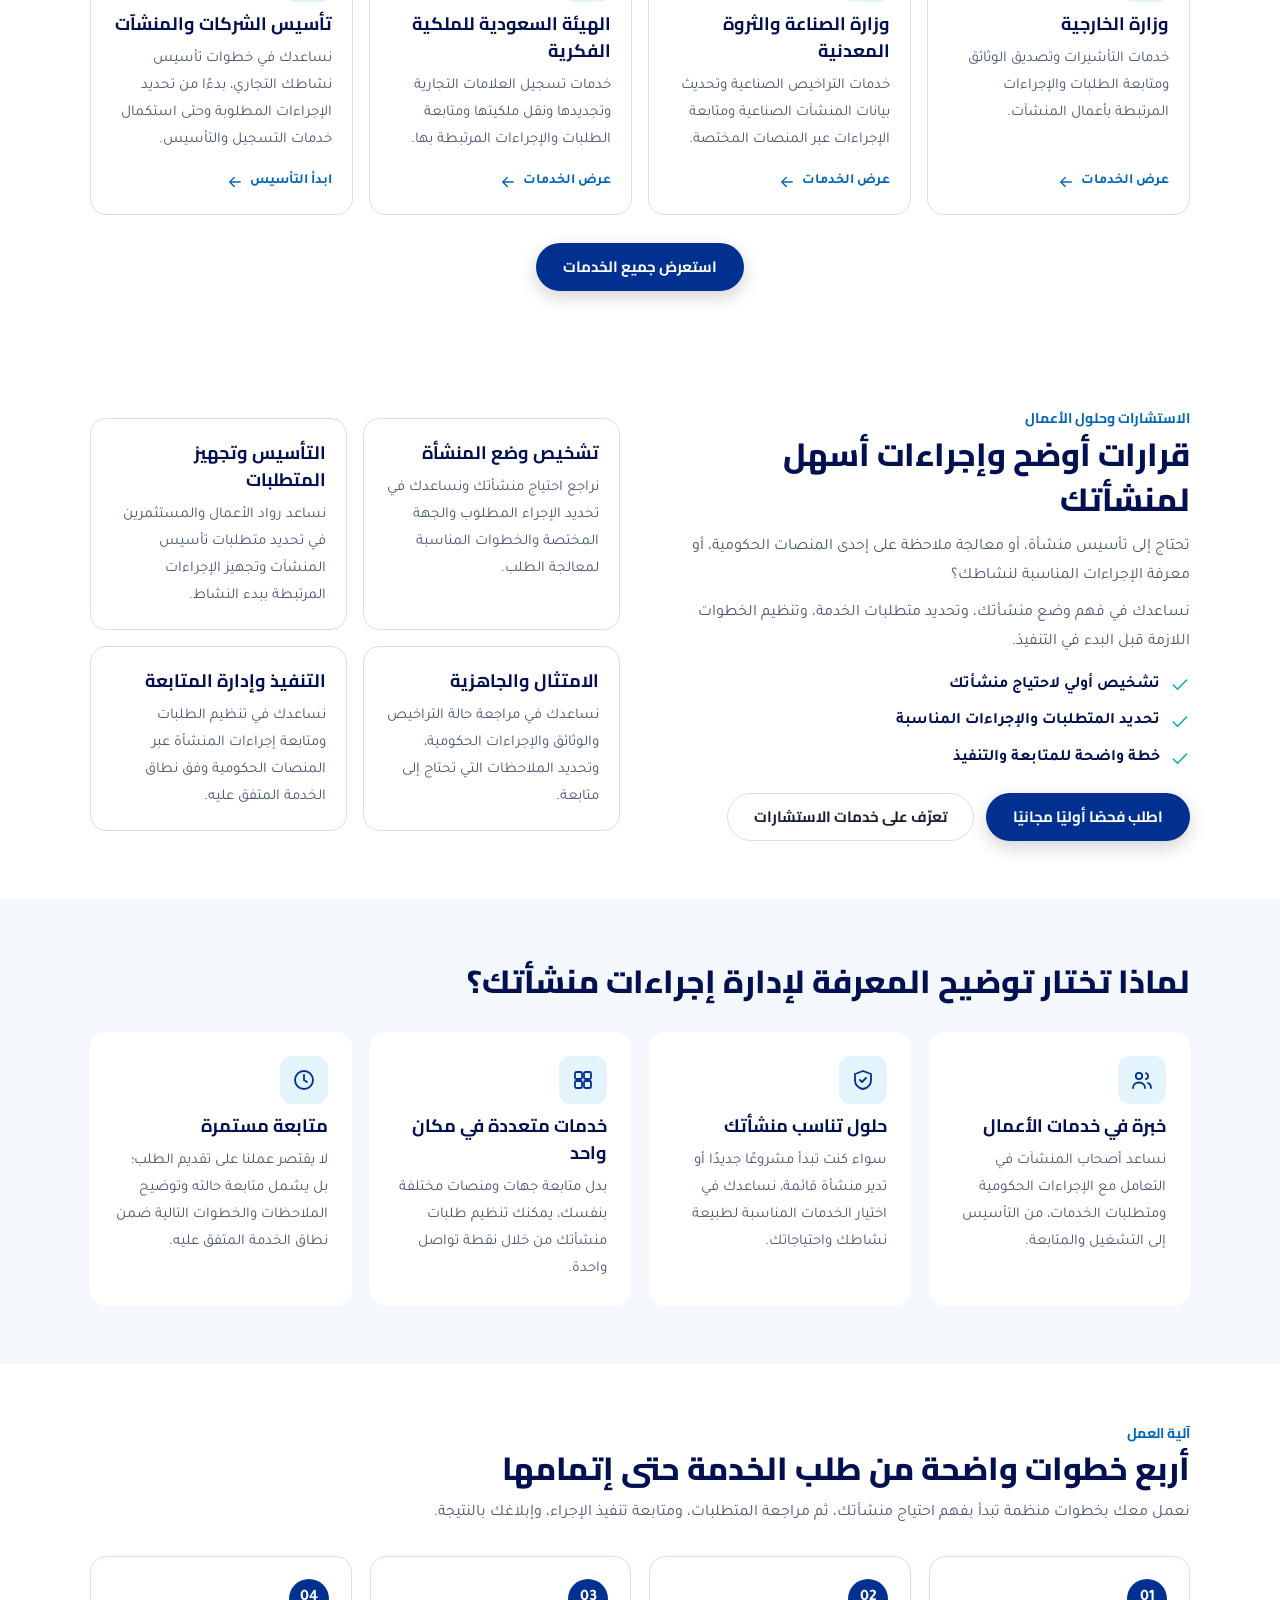
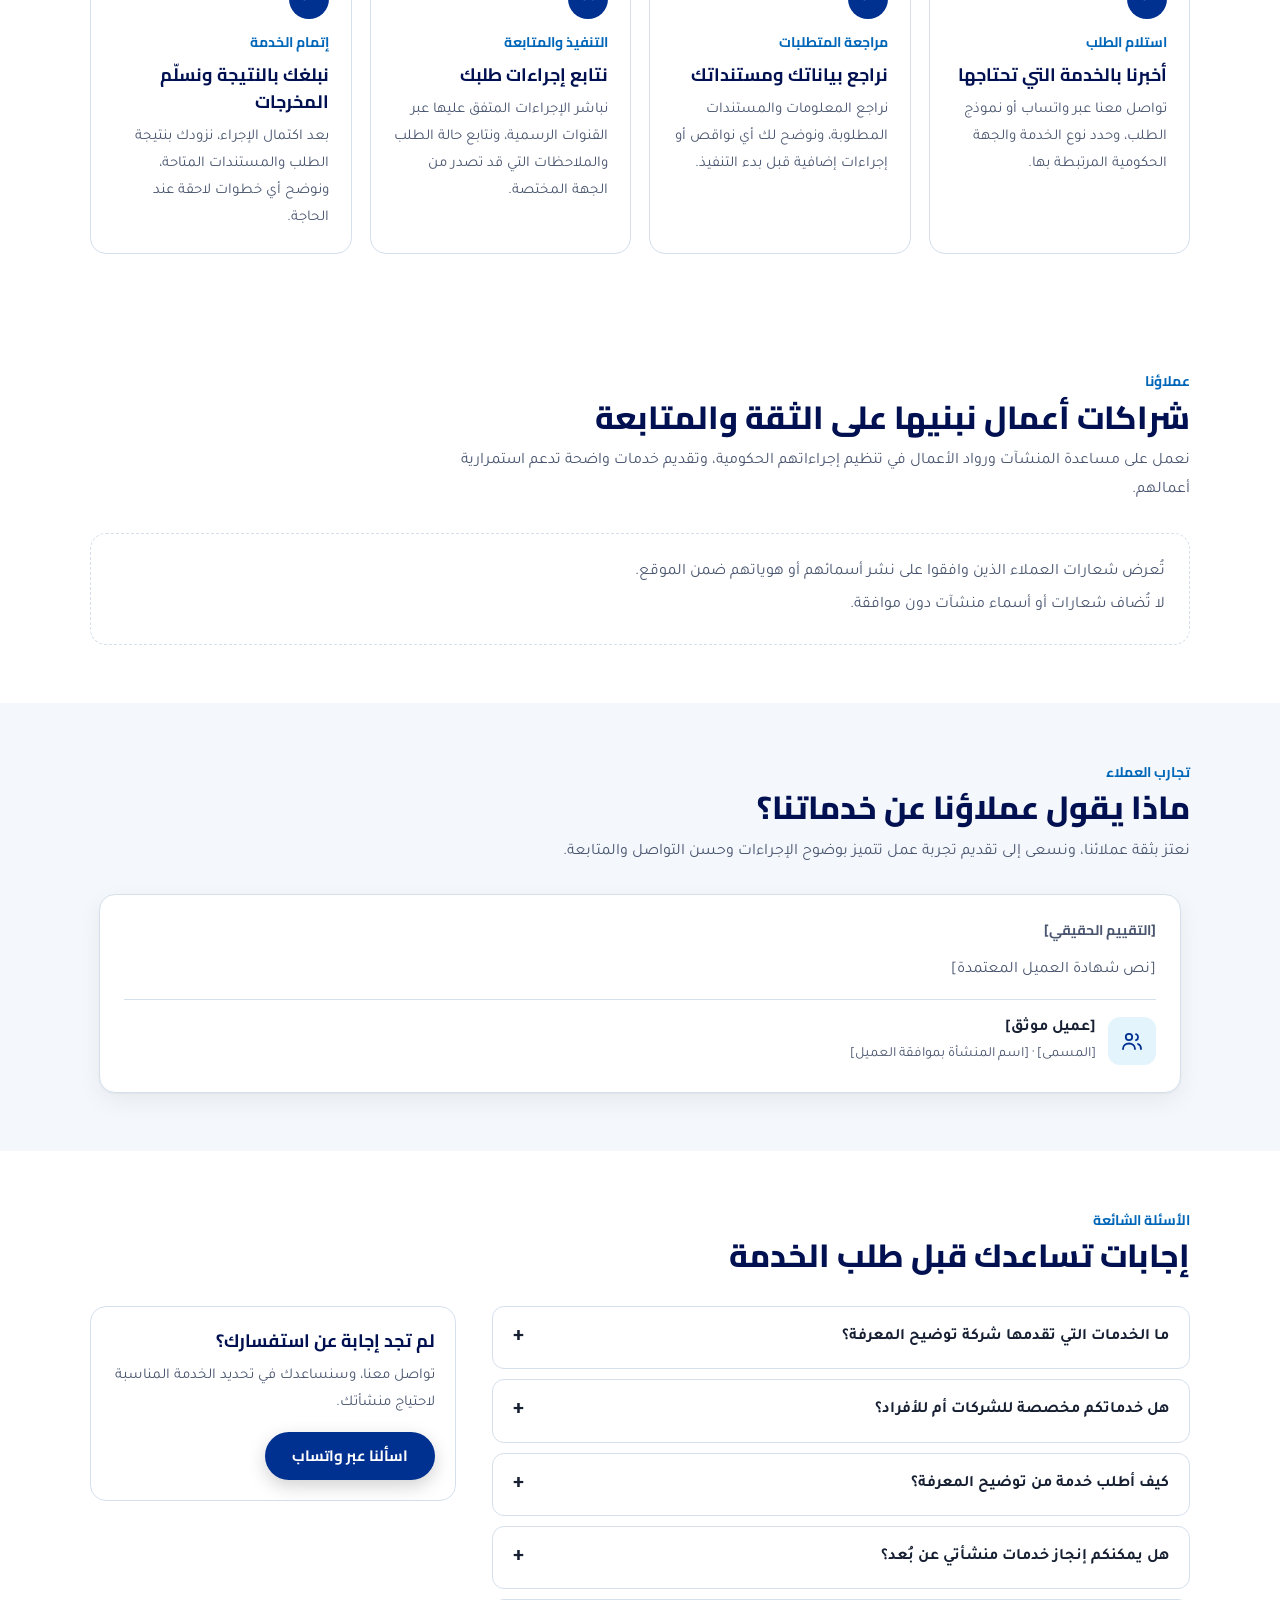
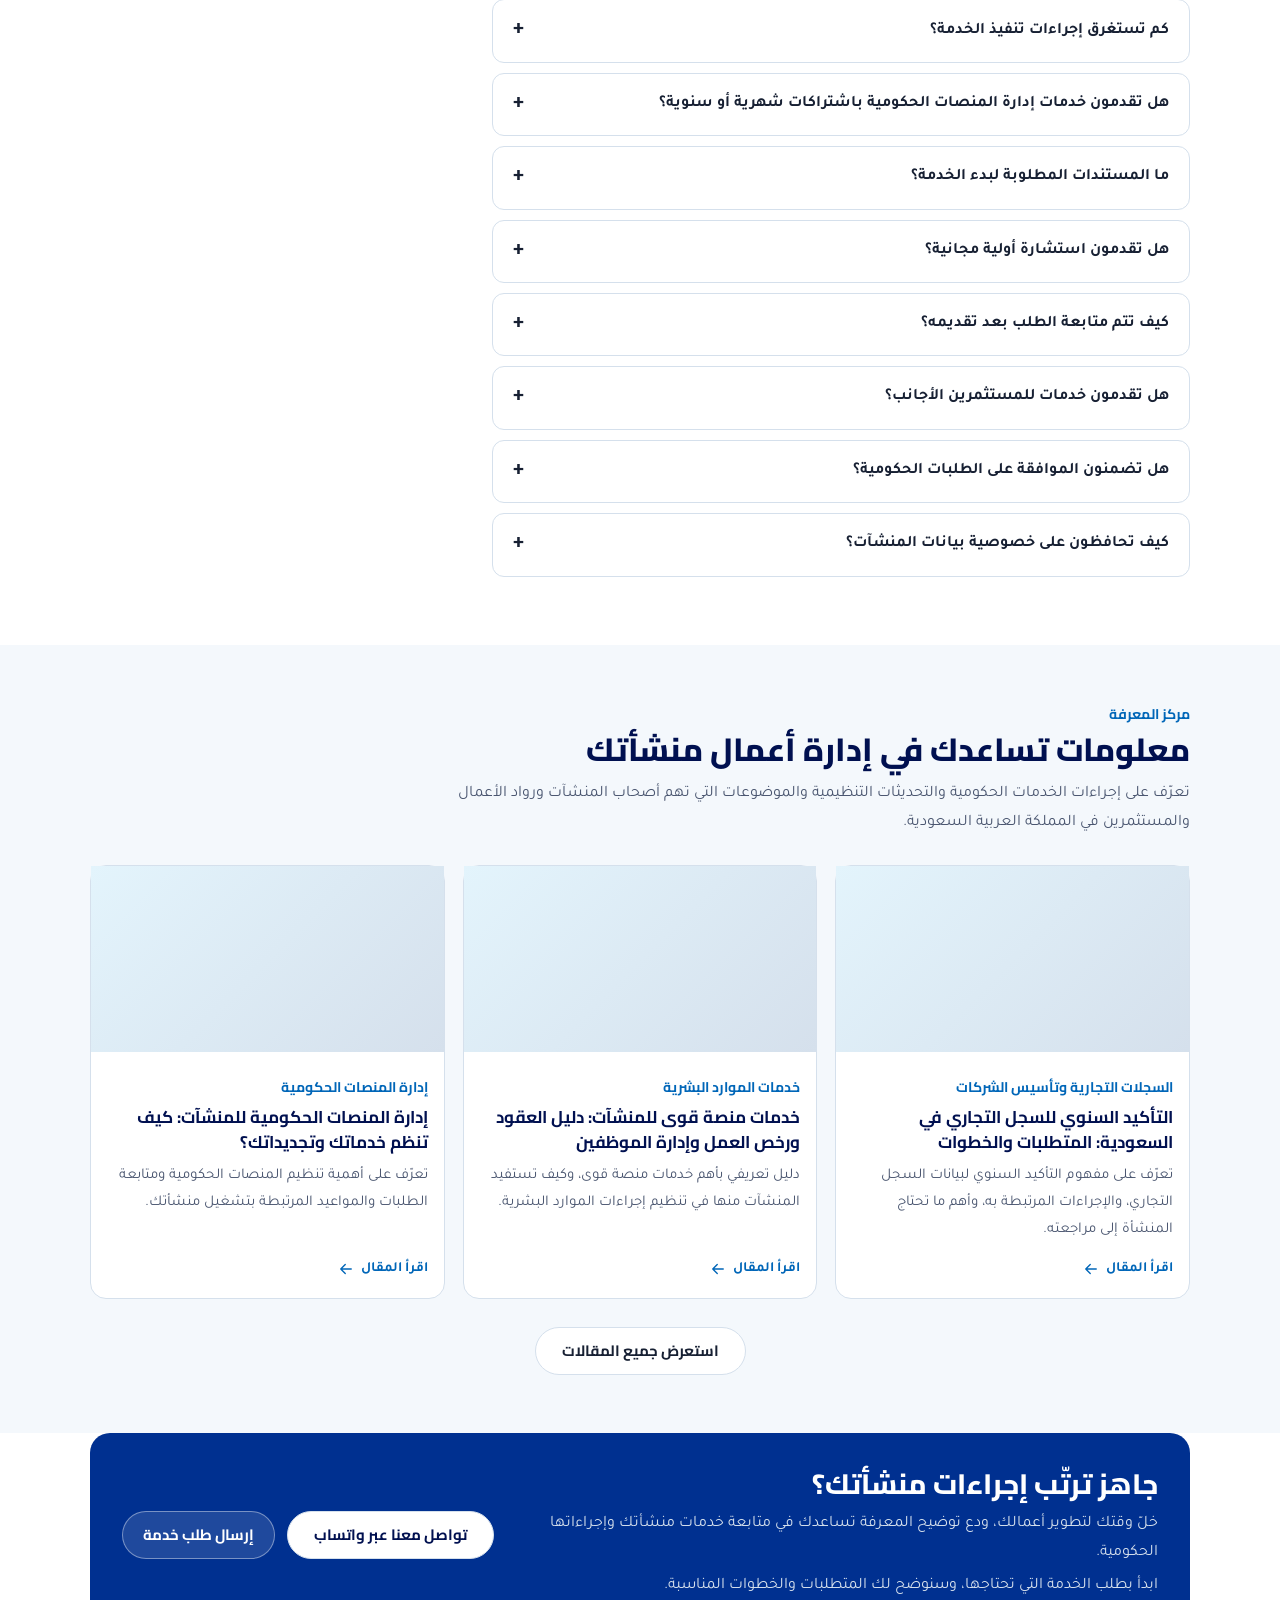
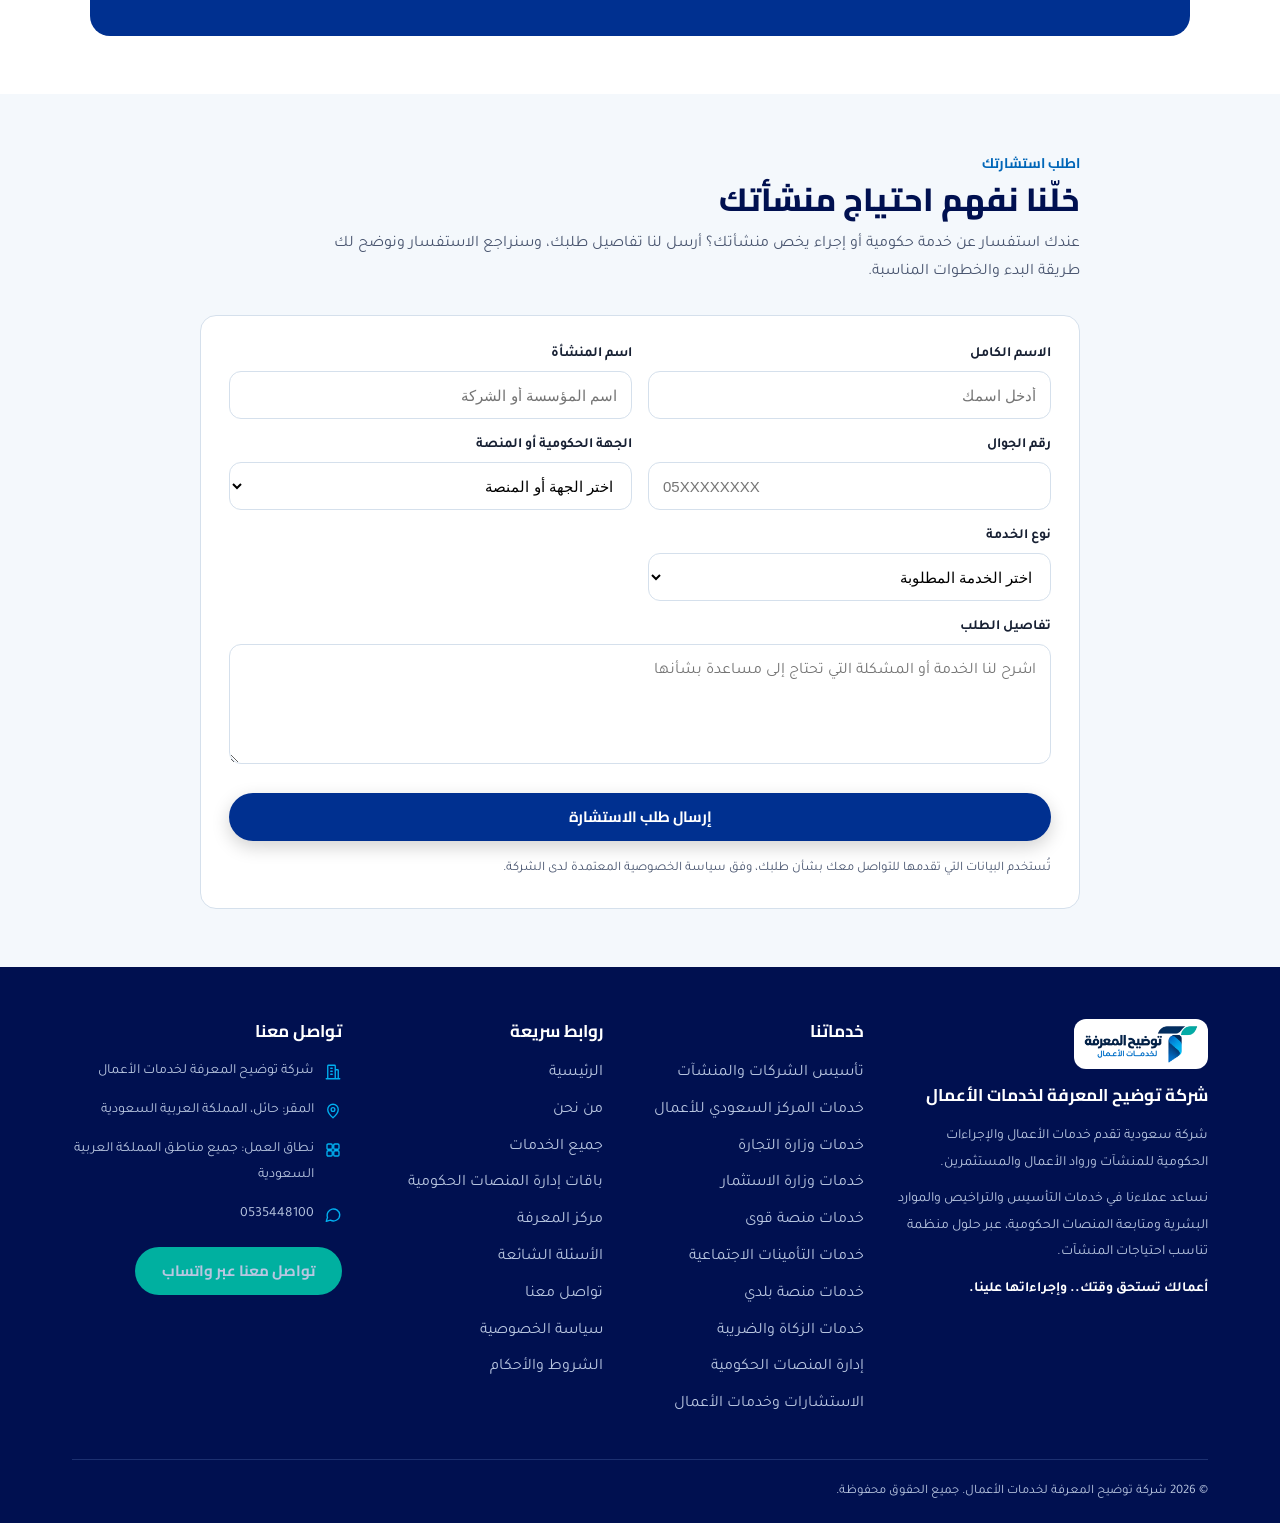
==== commit 6560fdda: "Home page real content: ministries, consultation, FAQ, articles, request form, footer" ====
--- a/index.html
+++ b/index.html
@@ -3,4 +3,4 @@
 <title>توضيح المعرفة لخدمات الأعمال</title>
 <link rel="stylesheet" href="https://fonts.googleapis.com/css2?family=Cairo:wght@700;800&family=Tajawal:wght@400;500;700&display=swap">
 <link rel="stylesheet" href="tokens.css"><link rel="stylesheet" href="layout.css"><link rel="stylesheet" href="components.css">
-</head><body><script src="components.js"></script><script src="app.js"></script><script>mount("home","index.html")</script></body></html>+</head><body><script src="components.js"></script><script src="content.js"></script><script src="app.js"></script><script>mount("home","index.html")</script></body></html>
--- a/components.css
+++ b/components.css
@@ -257,3 +257,38 @@
 .float .wa{display:grid;place-items:center;width:44px;height:44px;border-radius:50%;background:var(--c-teal);color:#001050;box-shadow:var(--shadow-card);transition:transform .2s}.float .wa:hover{transform:translateY(-2px)}
 .btn--primary:hover{background:#001050}
 .hero .btn--primary,.phead .btn--primary,.band .btn--primary{background:#fff;color:#001050}.hero .btn--primary:hover,.phead .btn--primary:hover,.band .btn--primary:hover{background:#e3f4fc}
+
+/* ---- real content layer ---- */
+.eyebrow{color:var(--c-link);font:700 14px/1.6 var(--font-h)}
+.sh--real{margin-bottom:28px}.sh--real h2{font:800 32px/1.4 var(--font-h);color:var(--c-hero);margin:2px 0 8px;text-wrap:balance}.sh--real p{color:var(--c-muted);max-width:760px;margin:0}
+.card--real{height:auto!important;min-height:0!important;align-items:flex-start;text-align:start;overflow:visible;gap:8px}
+.card--real h3{font:700 18px/1.5 var(--font-h);color:var(--c-hero);margin:0}.card--real p{margin:0;color:var(--c-muted);font-size:15px;line-height:1.8}
+.card--real .ico,.tcard .ico{display:grid;place-items:center;width:48px;height:48px;border-radius:12px;background:#e3f4fc;color:var(--c-primary);flex:none}
+.card--gov:hover,.card--art:hover{box-shadow:var(--shadow-card);transform:translateY(-3px)}
+.card--gov .more,.card--art .more{margin-top:auto;padding-top:8px;display:inline-flex;align-items:center;gap:6px;color:var(--c-link);font-weight:700;font-size:14px}
+.card--feature.card--real{background:#fff}.card--step.card--real .num{margin-bottom:4px}
+.cons--real{display:grid;grid-template-columns:1fr 1fr;gap:var(--gap-split);align-items:center;min-height:0}
+.cons--real .cons__cards{order:2;gap:16px}.cons--real .cons__text{order:1}.cons__text h2{font:800 32px/1.4 var(--font-h);color:var(--c-hero);margin:2px 0 12px}.cons__text p{color:var(--c-muted);margin:0 0 8px}
+.ticks{list-style:none;padding:0;margin:14px 0 0;display:grid;gap:8px}.ticks li{display:flex;align-items:center;gap:10px;font-weight:700;color:var(--c-hero)}.ticks svg{color:var(--c-teal);flex:none}
+.note-card{border:1.5px dashed var(--c-line);border-radius:var(--r-card);padding:24px;background:#fff;color:var(--c-muted);display:grid;gap:4px}.note-card p{margin:0}
+.tcard--real{height:auto!important;gap:14px}.tcard--real p{margin:0;color:var(--c-muted)}.tcard--real .muted{color:var(--c-muted);font-size:14px}.tcard--real .eyebrow{color:var(--c-muted)}
+.faq--side .acc summary{font-size:16px;line-height:1.7}.faq--side .acc .in p{margin:0;color:var(--c-muted);font-size:15px;line-height:1.9}
+.faq__aside{position:sticky;top:100px;height:auto!important}.faq__aside .btn{margin-top:8px}
+.card--art .ph{background:linear-gradient(135deg,#e3f4fc,#d5e0ec)}.card--art .body{display:flex;flex-direction:column;gap:6px;flex:1}.card--art h3{font-size:17px}
+.card--article.card--art,.card--article-sm.card--art{height:auto}
+.band--real h2{font:800 28px/1.4 var(--font-h);margin:0 0 6px}.band--real p{margin:0 0 4px;color:#d5e0ec}.band__btns{display:flex;gap:12px;flex-wrap:wrap}
+.band--real .btn--outline{color:#001050}
+.req{max-width:880px;margin-inline:auto}.req__form{padding:28px;gap:16px}.req__form textarea{width:100%;min-height:120px;border:1px solid var(--c-line);border-radius:var(--r-field);padding:12px 14px;font:inherit;font-size:16px;resize:vertical}
+.req__form .field label{display:block;font-weight:700;margin-bottom:6px}.form-ok{margin:0;padding:12px 14px;border-radius:12px;background:#e0f5f2;color:#00786e;font-weight:700}.req__form .muted{margin:0;color:var(--c-muted);font-size:13px}
+.btn--wa{background:var(--c-teal);color:#001050}.btn--wa:hover{background:#00c9b7}
+.footer h3{font:700 17px/1.5 var(--font-h);color:#fff;margin:0 0 14px}.footer a{color:#b8c6e0}.footer a:hover{color:#fff}
+.footer__grid--real{grid-template-columns:1.5fr 1.1fr 1.1fr 1.3fr;gap:32px;min-height:0}
+.footer__grid--real ul{display:grid;gap:8px;list-style:none;padding:0;margin:0}.footer__grid--real li{height:auto;margin:0}
+.footer__about p{margin:0 0 10px;font-size:14px;line-height:1.9}.footer__about .slogan{color:#fff;font-weight:700}.footer__logo{background:#fff;border-radius:12px;padding:6px 10px;height:50px;width:auto;margin-bottom:14px}
+.footer__contact li{display:flex;gap:10px;align-items:flex-start;font-size:14px;line-height:1.8;margin-bottom:6px}.footer__contact svg{flex:none;margin-top:4px;color:var(--c-sky)}.footer__contact{margin-bottom:14px!important}
+.footer__bar{height:auto;margin-top:40px;padding:20px 0}
+@media (min-width:1024px){[class*="hx-"]{height:auto!important}}
+@media (max-width:1023px){.footer__grid--real{grid-template-columns:1fr 1fr}.footer__about{grid-column:1/-1}}
+@media (max-width:980px){.cons--real{grid-template-columns:1fr}.cons--real .cons__cards{order:2}}
+@media (max-width:767px){.sh--real h2,.cons__text h2{font-size:26px}.footer__grid--real{grid-template-columns:1fr}.cons__cards.grid--2{grid-template-columns:1fr}.band--real{align-items:stretch}}
+.grid>*{min-width:0}.card--art{min-width:0;max-width:100%}.card--art .ph{width:100%;max-width:100%}
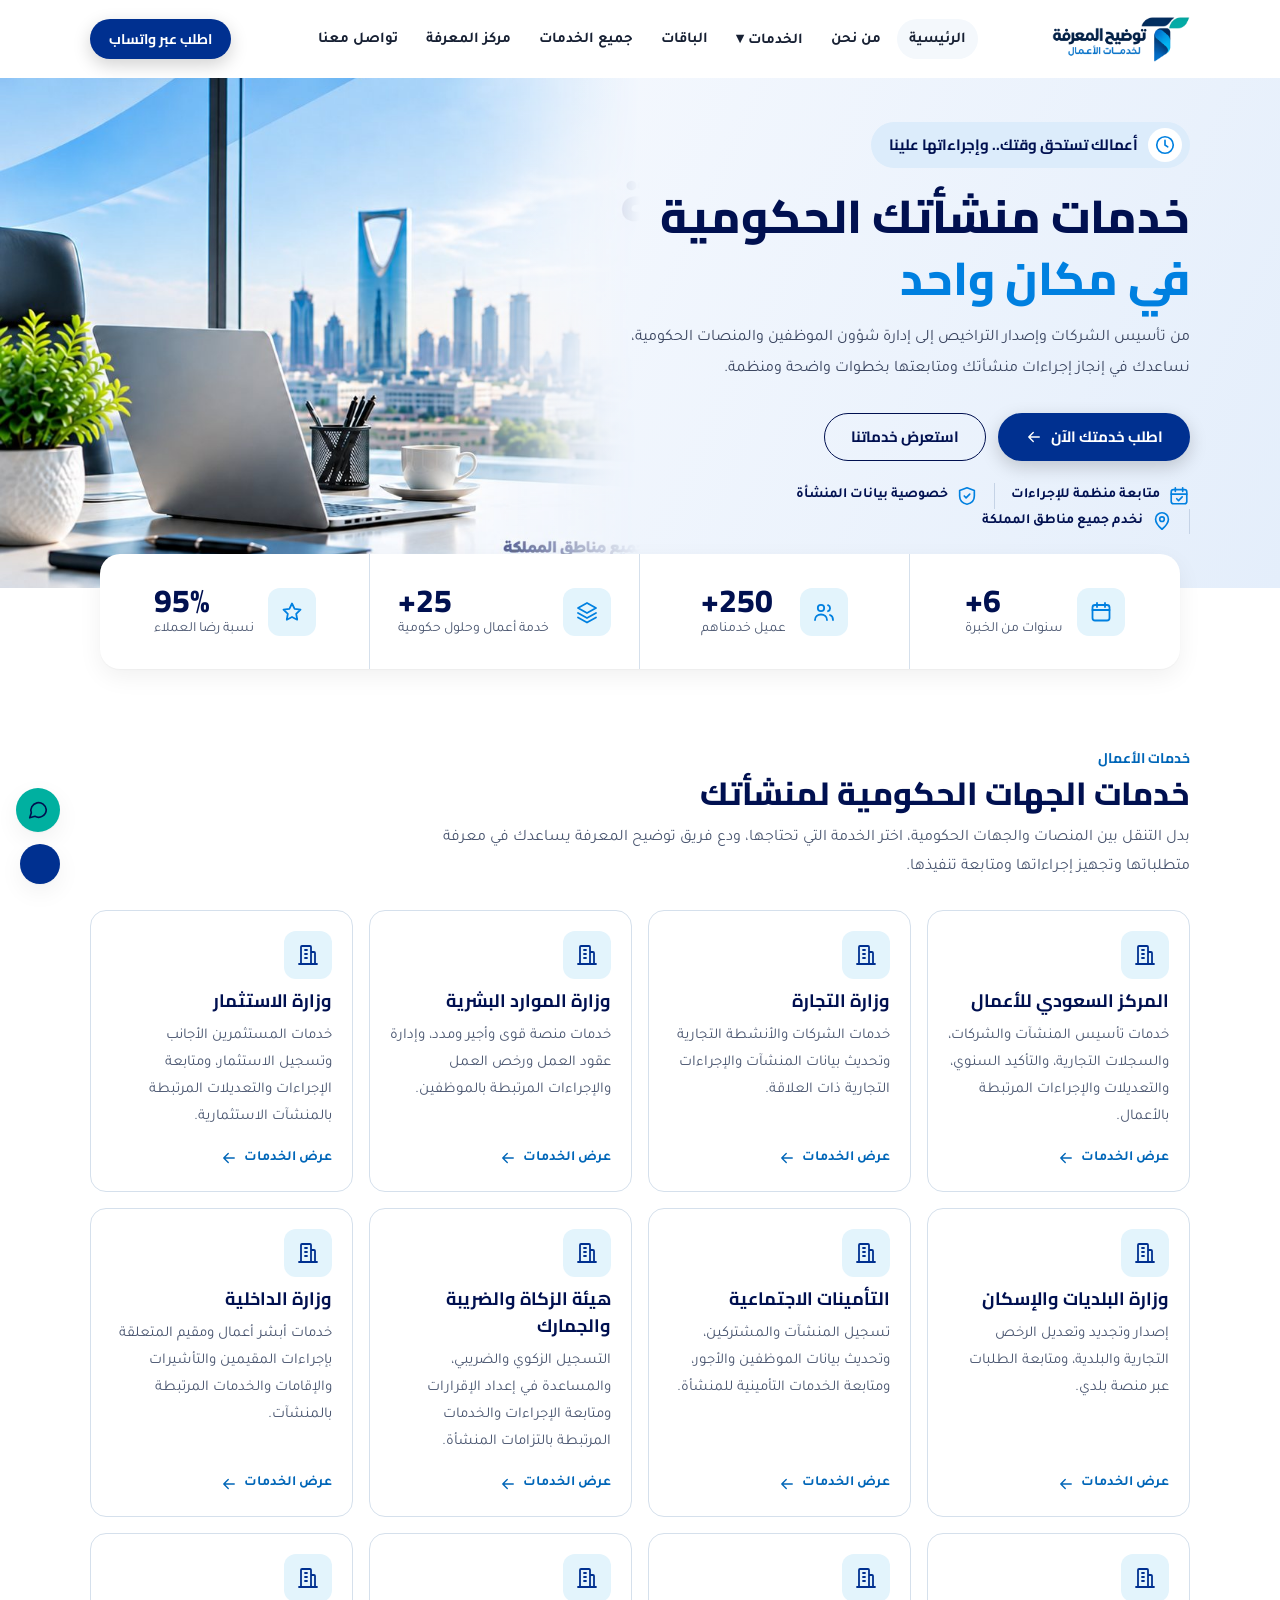
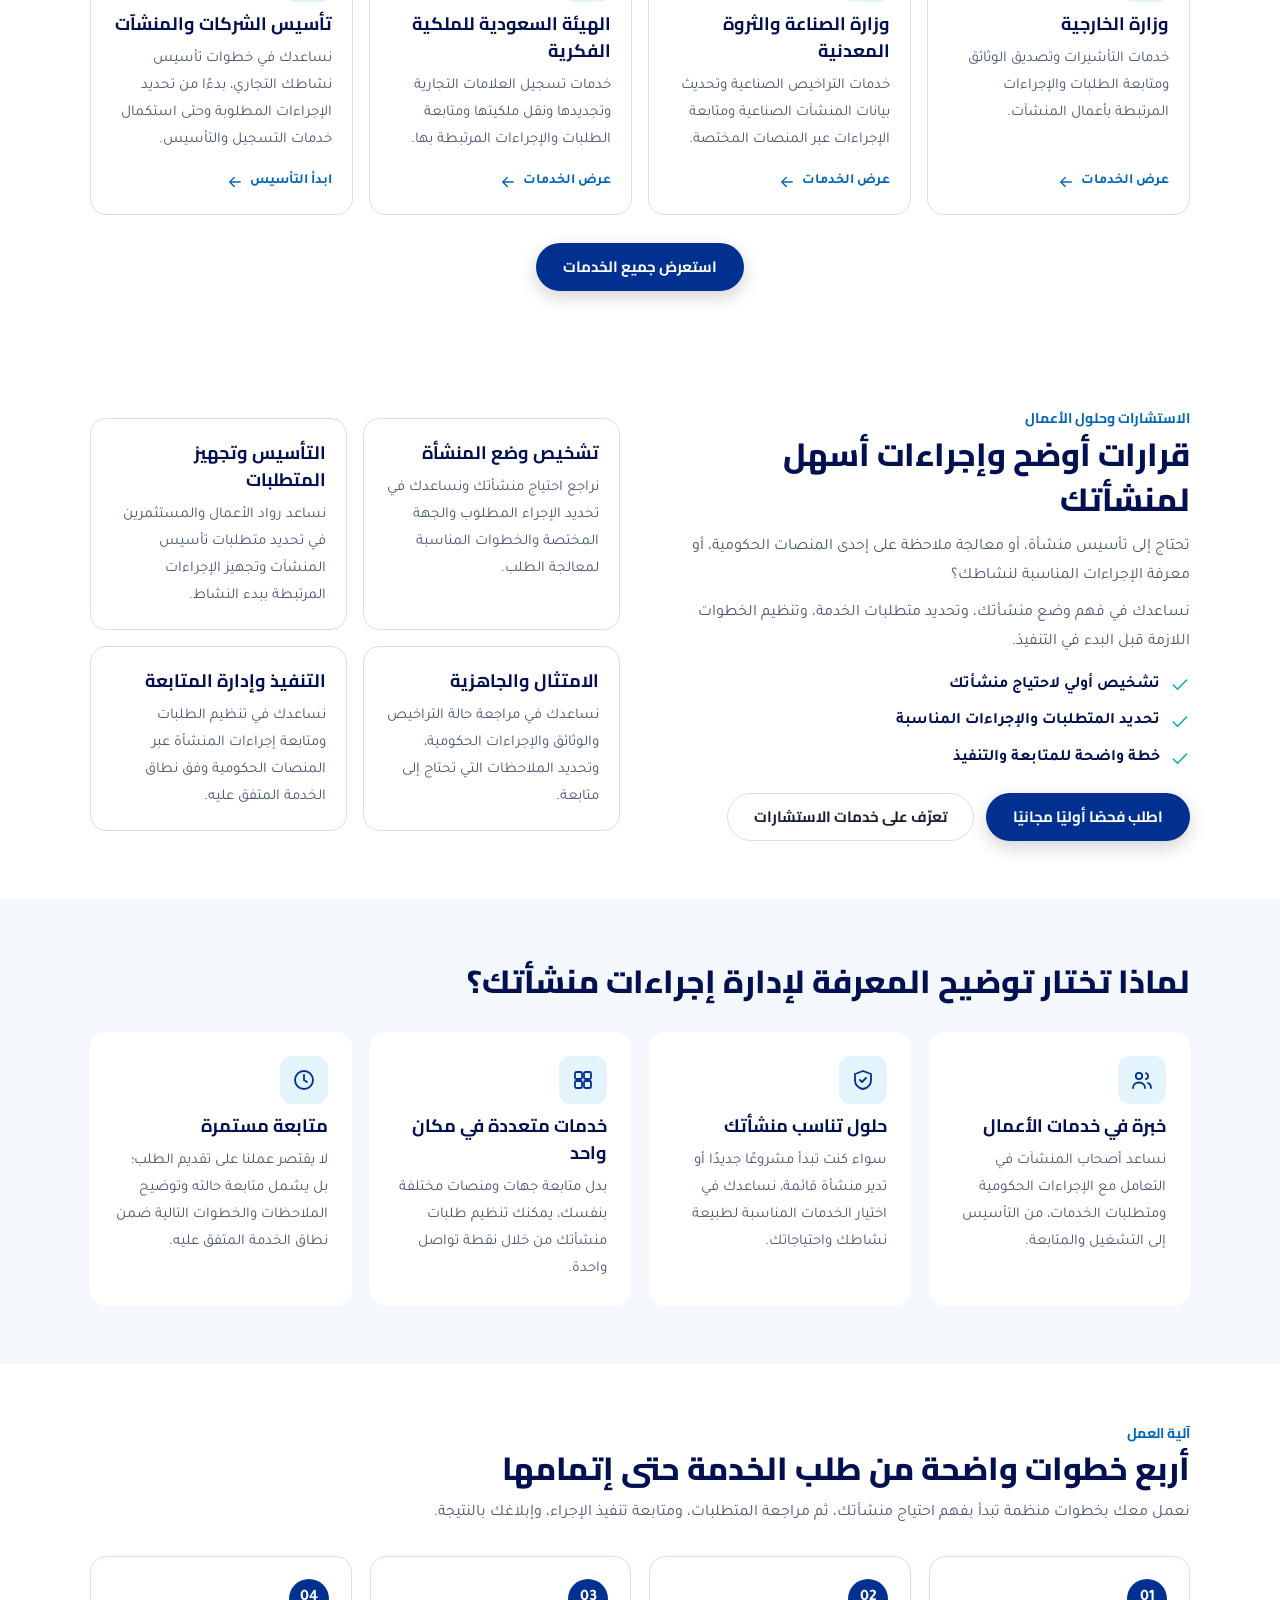
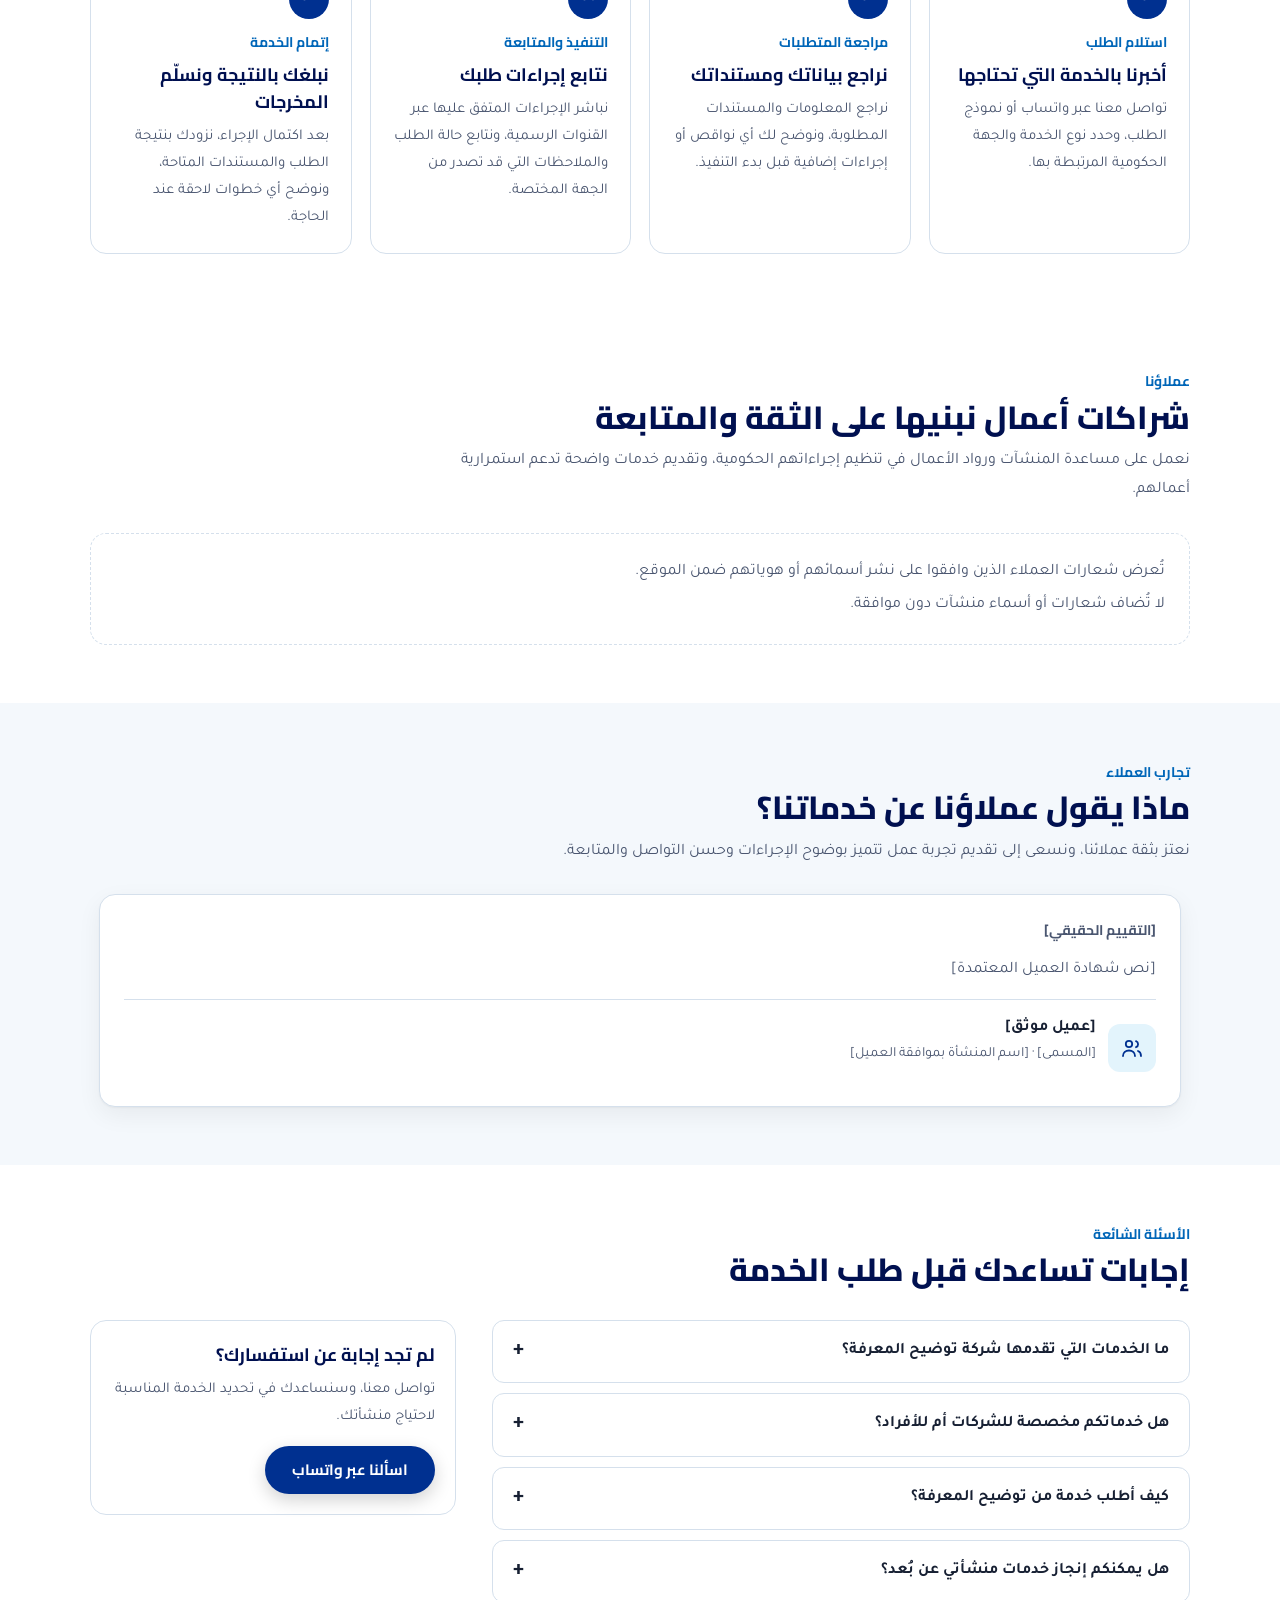
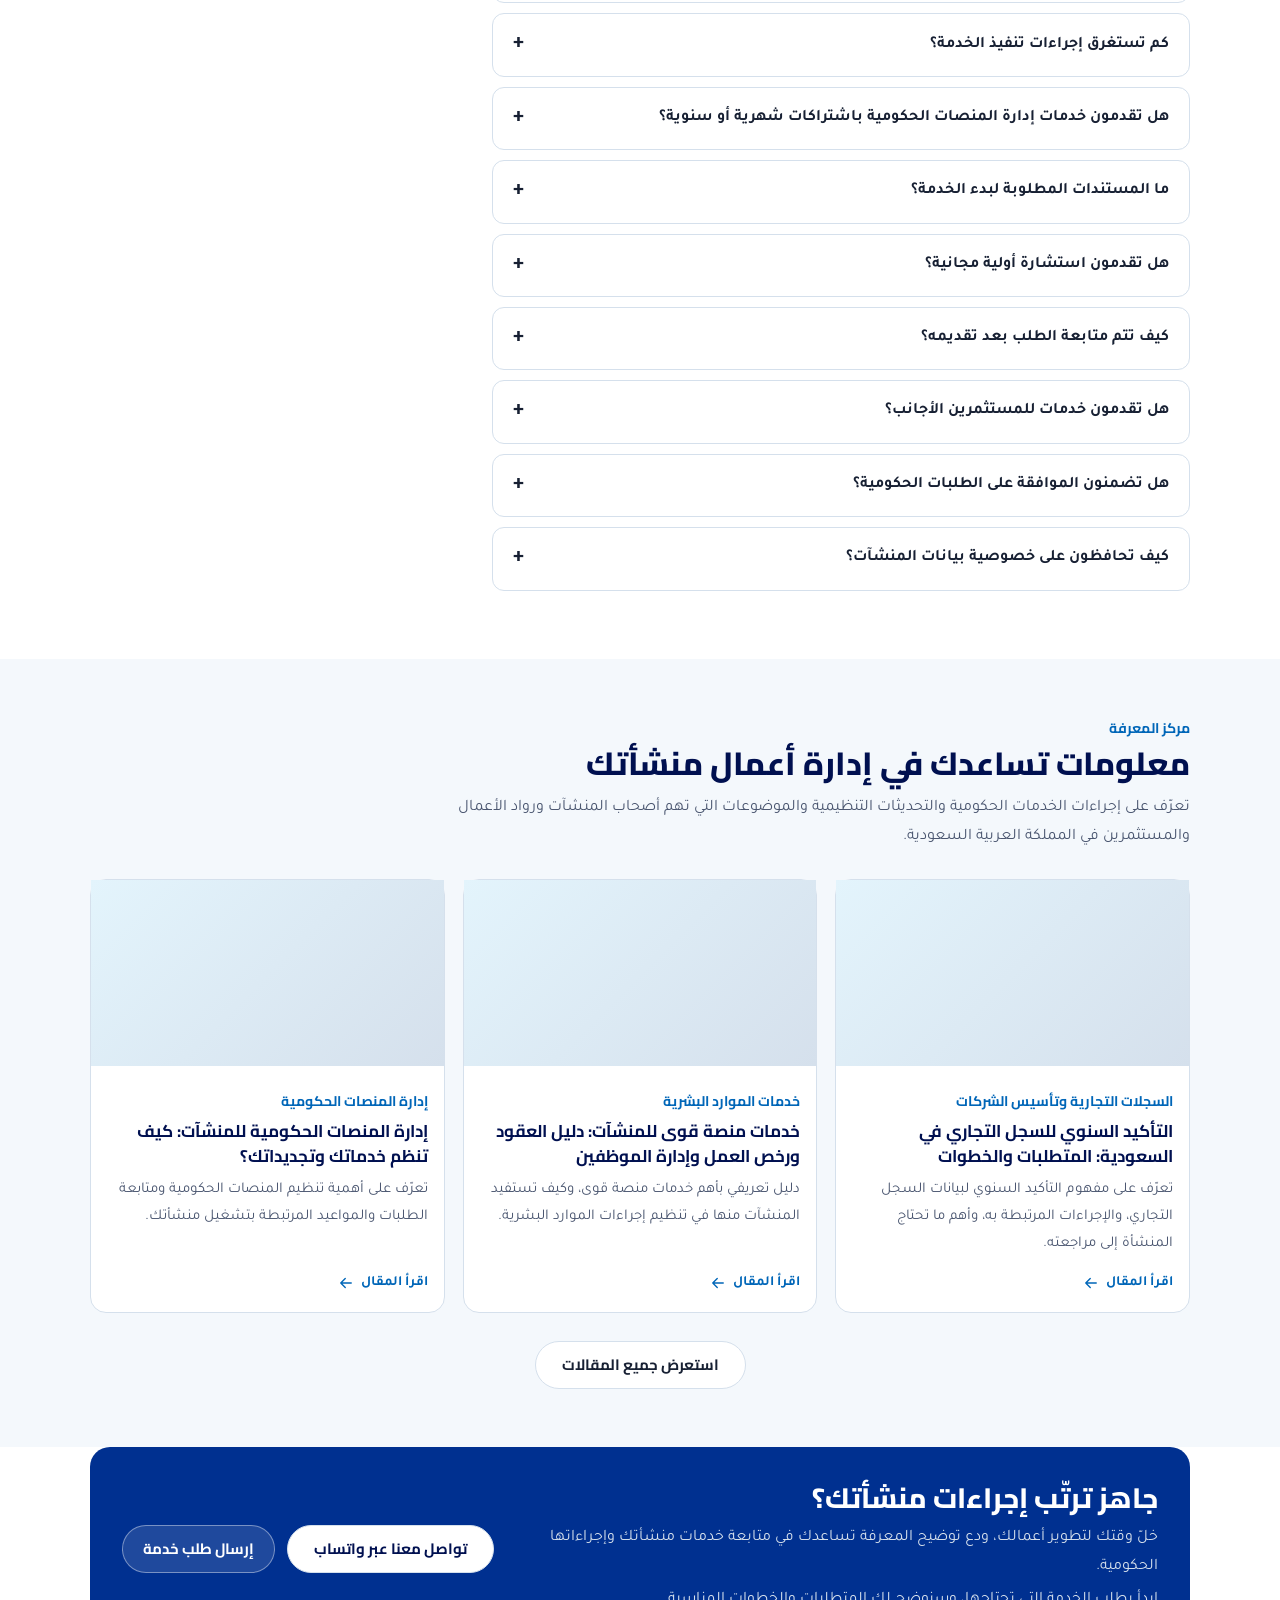
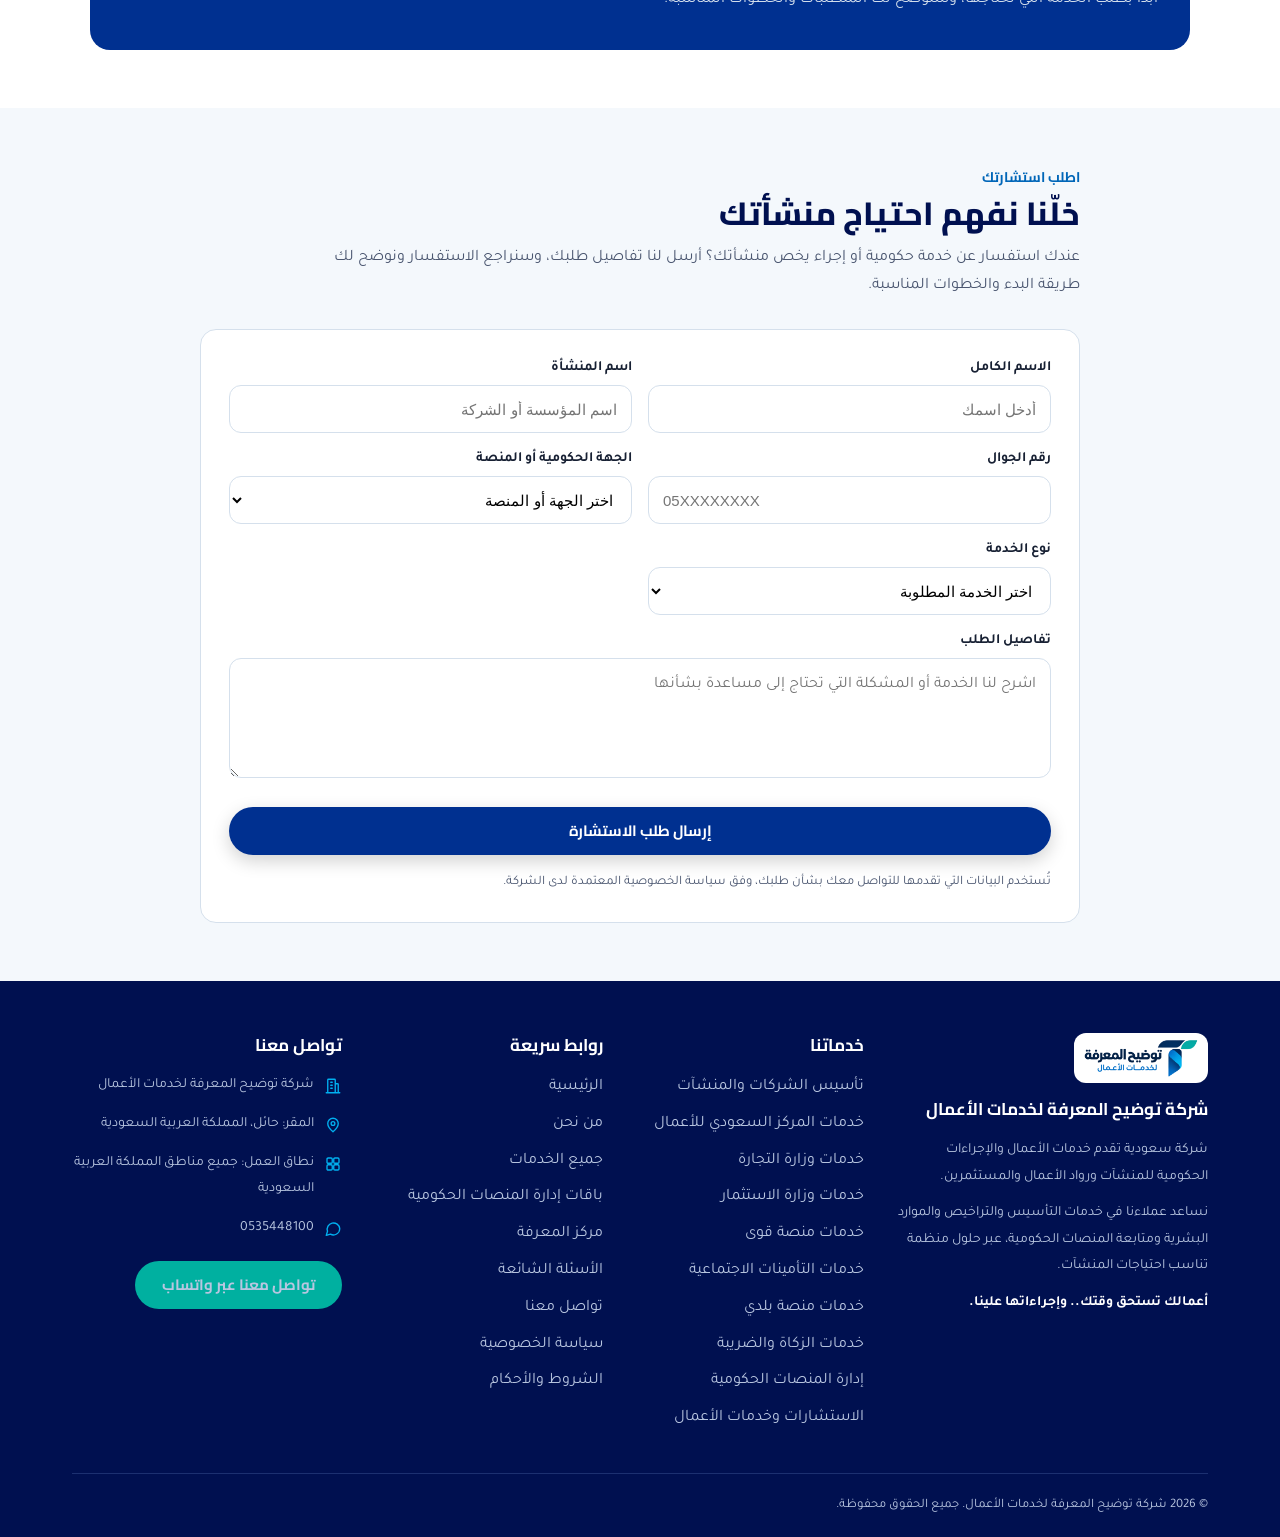
==== commit 696bc832: "Services directory, entity and service pages from the services guide (119 services)" ====
--- a/index.html
+++ b/index.html
@@ -3,4 +3,4 @@
 <title>توضيح المعرفة لخدمات الأعمال</title>
 <link rel="stylesheet" href="https://fonts.googleapis.com/css2?family=Cairo:wght@700;800&family=Tajawal:wght@400;500;700&display=swap">
 <link rel="stylesheet" href="tokens.css"><link rel="stylesheet" href="layout.css"><link rel="stylesheet" href="components.css">
-</head><body><script src="components.js"></script><script src="content.js"></script><script src="app.js"></script><script>mount("home","index.html")</script></body></html>+</head><body><script src="components.js"></script><script src="data.js"></script><script src="content.js"></script><script src="app.js"></script><script>mount("home","index.html")</script></body></html>
--- a/components.css
+++ b/components.css
@@ -292,3 +292,41 @@
 @media (max-width:980px){.cons--real{grid-template-columns:1fr}.cons--real .cons__cards{order:2}}
 @media (max-width:767px){.sh--real h2,.cons__text h2{font-size:26px}.footer__grid--real{grid-template-columns:1fr}.cons__cards.grid--2{grid-template-columns:1fr}.band--real{align-items:stretch}}
 .grid>*{min-width:0}.card--art{min-width:0;max-width:100%}.card--art .ph{width:100%;max-width:100%}
+
+/* ---- hero + stats (design from banner) ---- */
+.hero--real{background:linear-gradient(115deg,#f6f9fe 30%,#e4eefb);color:var(--c-hero)}
+.hero--real .hero__photo{position:absolute;inset:0 auto 0 0;width:50%;background:url(hero-photo.jpg) left center/cover no-repeat;-webkit-mask-image:linear-gradient(to right,#000 68%,transparent);mask-image:linear-gradient(to right,#000 68%,transparent)}
+.hero--real .hero__wrap{padding-top:44px;padding-bottom:110px;align-items:flex-start}
+.hero--real .hero__content{width:600px}
+.hero__chip{display:inline-flex;align-items:center;gap:10px;padding:6px 8px 6px 18px;background:#dcecfb;border-radius:999px;font:700 15px/1.6 var(--font-h);color:var(--c-hero)}
+.hero__chip-ico{display:grid;place-items:center;width:34px;height:34px;border-radius:50%;background:#fff;color:var(--c-blue,#0080e0)}
+.hero--real h1{font:800 46px/1.35 var(--font-h);margin:16px 0 14px;color:var(--c-hero);text-wrap:balance}.hero--real h1 .hl{color:#0080e0}
+.hero--real p{margin:0;color:#3a4560;font-size:16px;line-height:1.95;max-width:580px}
+.hero--real .btn--primary{background:var(--c-primary);color:#fff}.hero--real .btn--primary:hover{background:#001050}
+.hero--real .btn--outline{border-color:var(--c-hero);color:var(--c-hero);background:transparent}.hero--real .btn--outline:hover{background:#fff}
+.hero__badges--real{list-style:none;padding:0;display:flex;gap:0;margin:22px 0 0;flex-wrap:wrap}.hero__badges--real li{display:flex;align-items:center;gap:8px;font-weight:700;font-size:14px;color:var(--c-hero);padding-inline:16px;border-inline-start:1px solid #c5d3e6}.hero__badges--real li:first-child{padding-inline-start:0;border:0}.hero__badges--real svg{color:#0080e0;flex:none}
+.stats--real .stats__item{flex-direction:row;gap:14px;justify-content:center}
+.stats__ico{display:grid;place-items:center;width:48px;height:48px;border-radius:12px;background:#e3f4fc;color:#0080e0;flex:none}
+.stats__n{font:800 32px/1.1 var(--font-h);color:var(--c-hero)}.stats__l{font-size:14px;color:var(--c-muted);line-height:1.5;max-width:190px}
+@media (max-width:1023px){.hero--real .hero__photo{width:42%}.hero--real h1{font-size:38px}}
+@media (max-width:860px){.hero--real .hero__photo{width:100%;opacity:.14;-webkit-mask-image:none;mask-image:none}.hero--real .hero__content{width:100%}}
+@media (max-width:767px){.hero--real{height:auto!important;min-height:0}.hero--real .hero__wrap{padding:36px 18px 96px}.hero--real h1{font-size:30px}.hero__badges--real li{padding-inline:0 12px;border:0;width:100%;padding-block:3px}.stats--real .stats__item{padding:12px 6px;gap:10px}.stats__n{font-size:24px}.stats__ico{width:40px;height:40px}.stats__l{font-size:12px}}
+@media (max-width:450px){.hero--real .hero__actions{flex-direction:column;align-items:stretch}.hero--real{height:auto!important}}
+
+/* ---- directory / entity / service pages ---- */
+.phead--real{height:auto!important;min-height:200px;padding:36px 0;background:linear-gradient(120deg,#003090,#001050)}
+.phead--real h1{font:800 34px/1.4 var(--font-h);margin:6px 0 8px;text-wrap:balance}.phead--real p{margin:0;max-width:760px;color:#d5e0ec;line-height:1.9}
+.crumb--real{height:auto;margin:0 0 8px;font-size:14px;color:#b8c6e0;flex-wrap:wrap}.crumb--real a{color:#b8c6e0}.crumb--real a:hover{color:#fff}
+.tag{display:inline-block;align-self:flex-start;padding:2px 12px;border-radius:999px;background:#e0f5f2;color:#00786e;font:700 12px/1.8 var(--font-h)}
+.card--svc{transition:box-shadow .2s,transform .2s}.card--svc:hover{box-shadow:var(--shadow-card);transform:translateY(-3px)}
+.card--svc h3{font-size:17px}.svc__ent{color:var(--c-link);font-size:13px;font-weight:700}.card--svc p{display:-webkit-box;-webkit-line-clamp:3;-webkit-box-orient:vertical;overflow:hidden}
+.card--svc .more{margin-top:auto;padding-top:8px;display:inline-flex;align-items:center;gap:6px;color:var(--c-link);font-weight:700;font-size:14px}
+.dirbar{display:grid;gap:14px;margin-bottom:12px}.search--wide{width:100%;max-width:520px;height:48px;font-size:16px;margin-bottom:12px}.dirbar .search--wide{margin:0}
+.filters{margin-bottom:12px}.muted{color:var(--c-muted);font-size:14px;margin:0 0 14px}
+.empty{padding:24px;text-align:center;color:var(--c-muted);border:1.5px dashed var(--c-line);border-radius:var(--r-card)}
+.card--svc[hidden]{display:none}
+.h2s{font:800 22px/1.5 var(--font-h);color:var(--c-hero);margin:0 0 8px}
+.dl{display:grid;grid-template-columns:auto 1fr;gap:6px 16px;margin:12px 0 0}.dl dt{color:var(--c-muted)}.dl dd{margin:0;font-weight:700}.dl a{color:var(--c-link)}
+.side__phone{display:flex;align-items:center;gap:8px;color:var(--c-muted);font-weight:700}
+.grid--svcs{align-items:stretch}.grid--svc .card--svc{min-height:0}
+@media (max-width:767px){.phead--real h1{font-size:26px}}
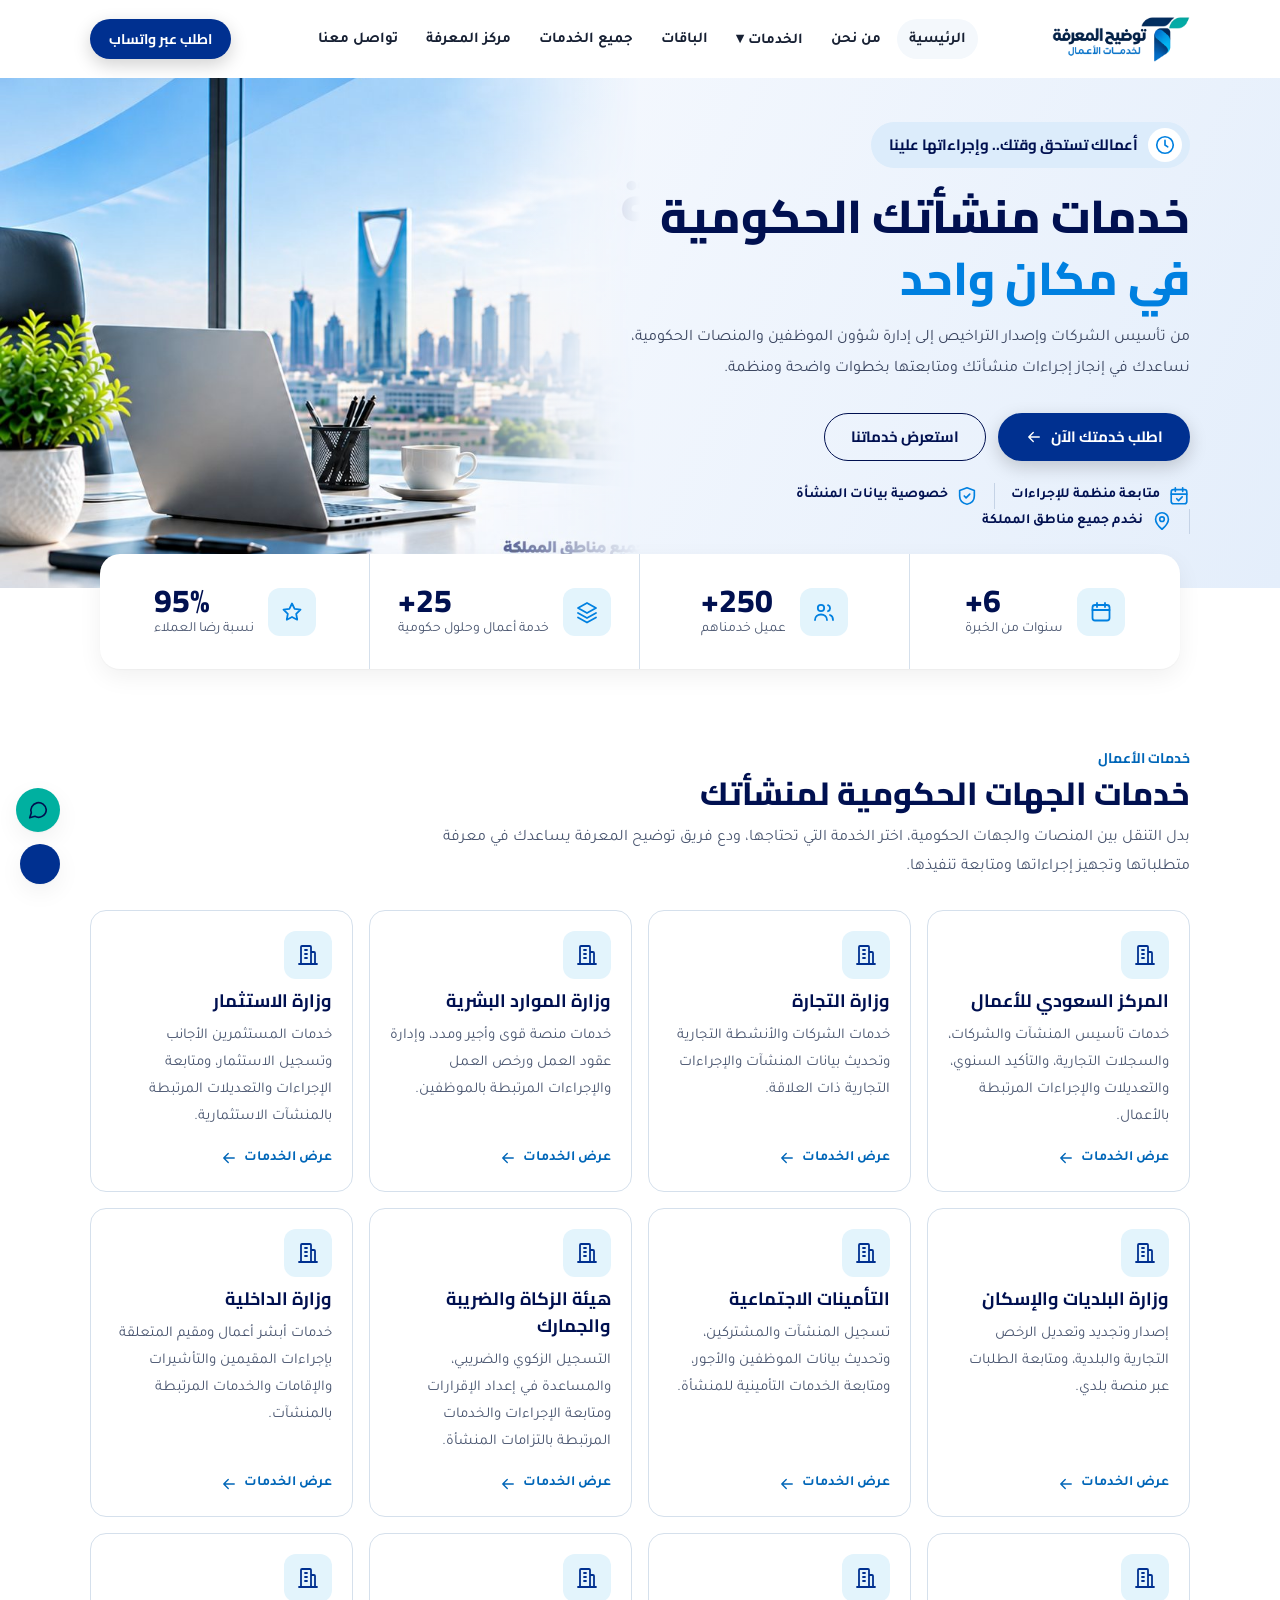
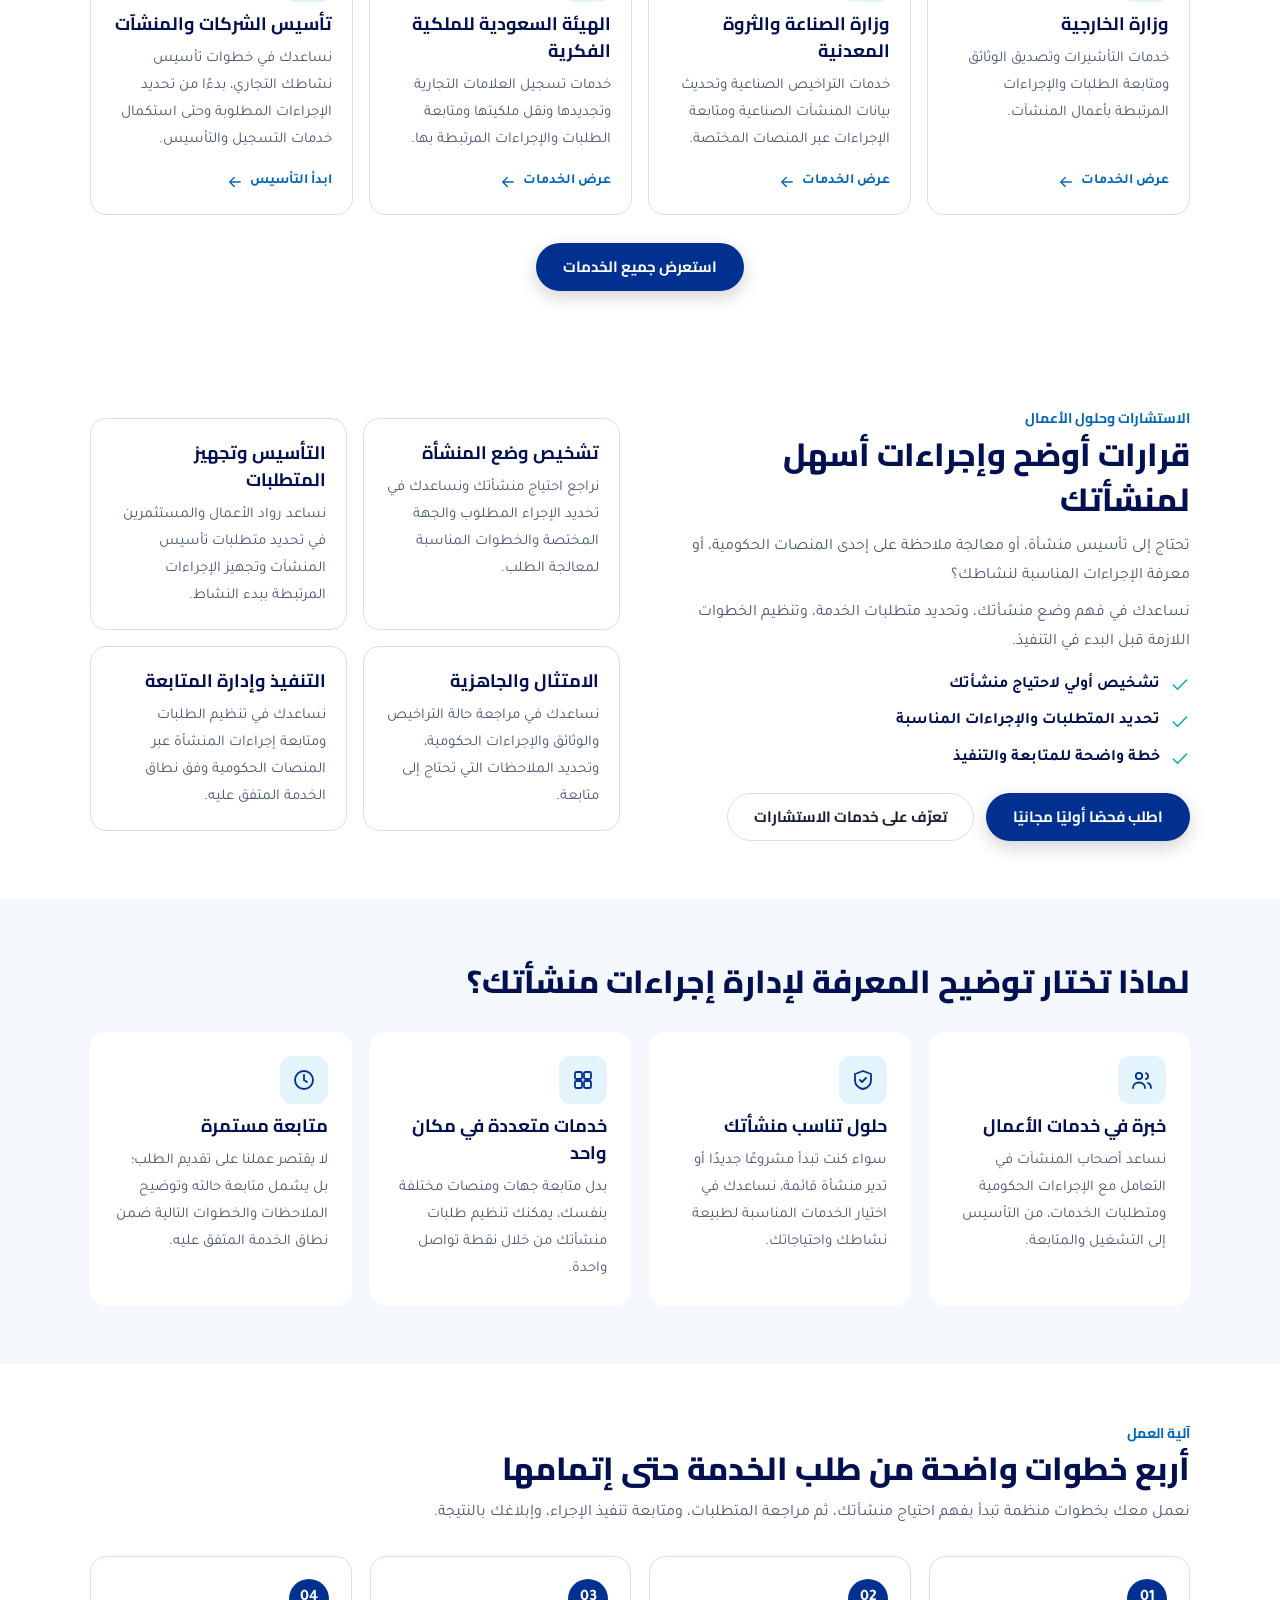
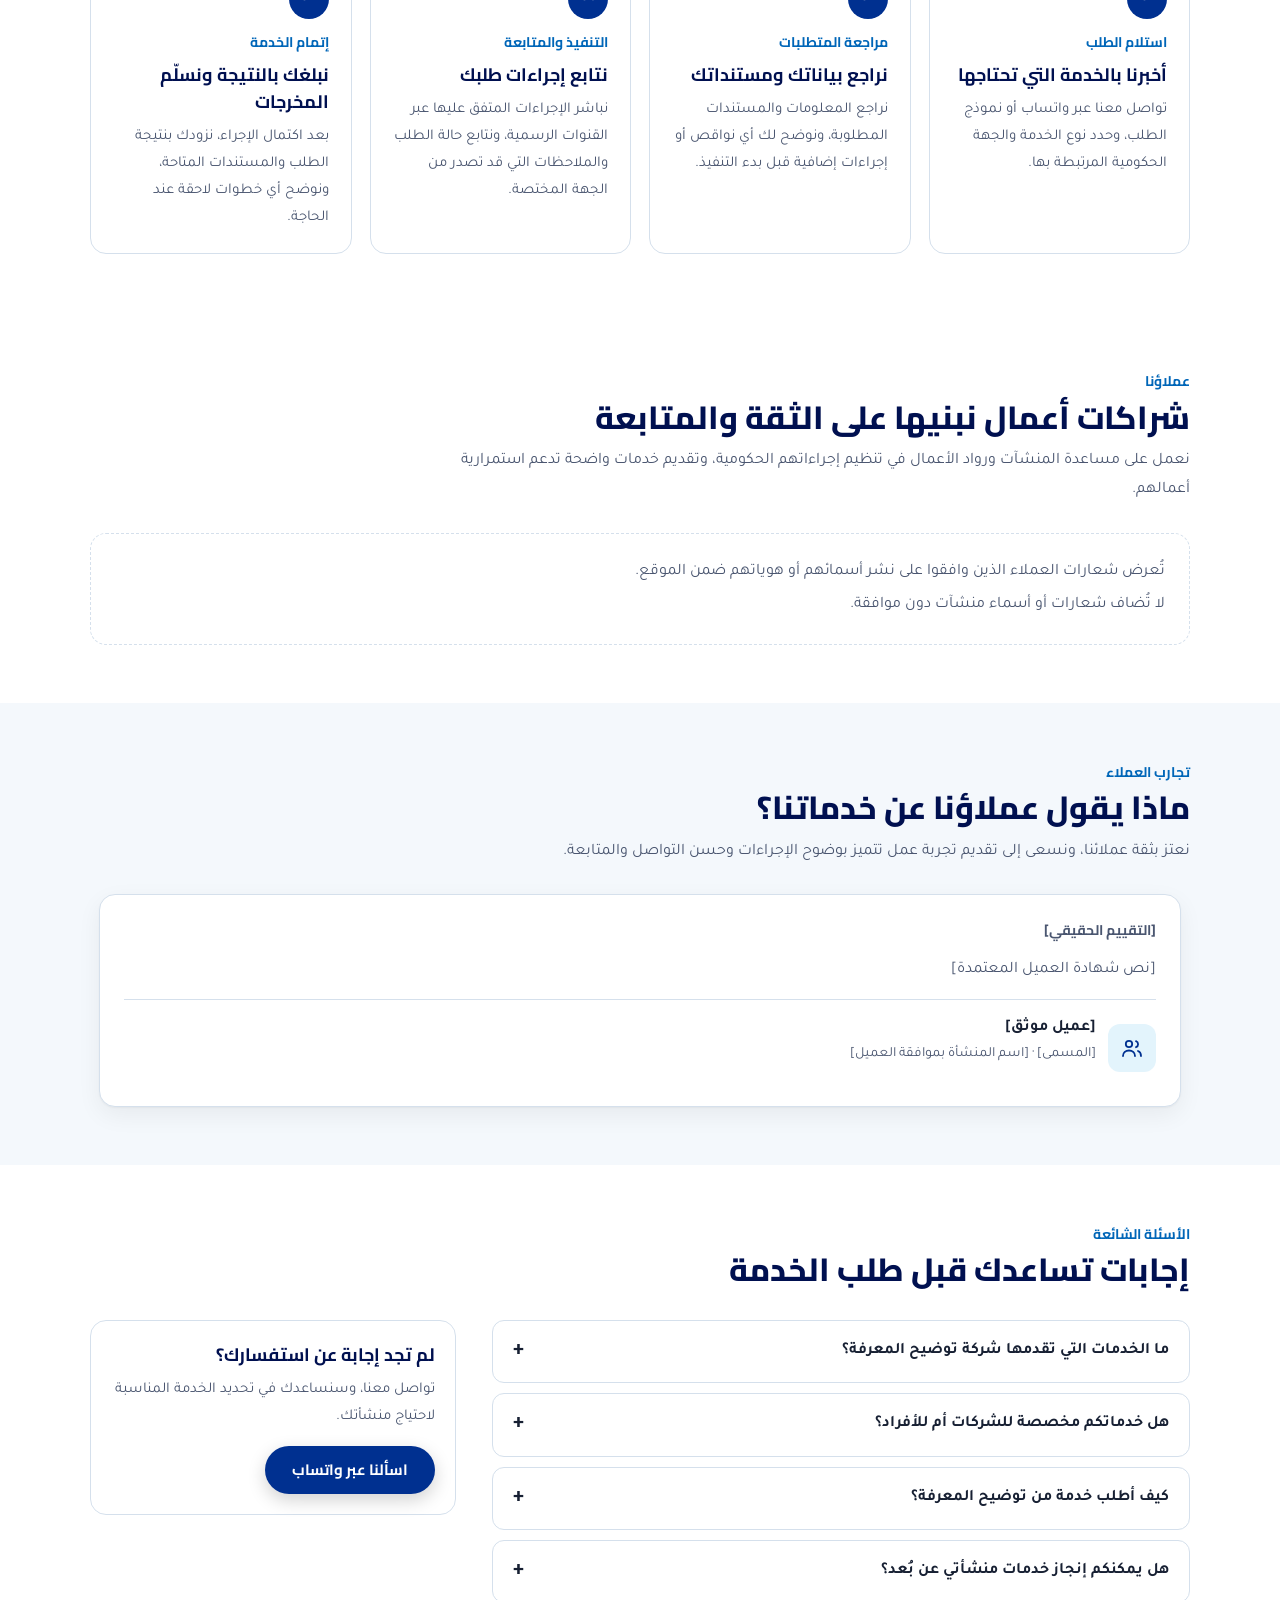
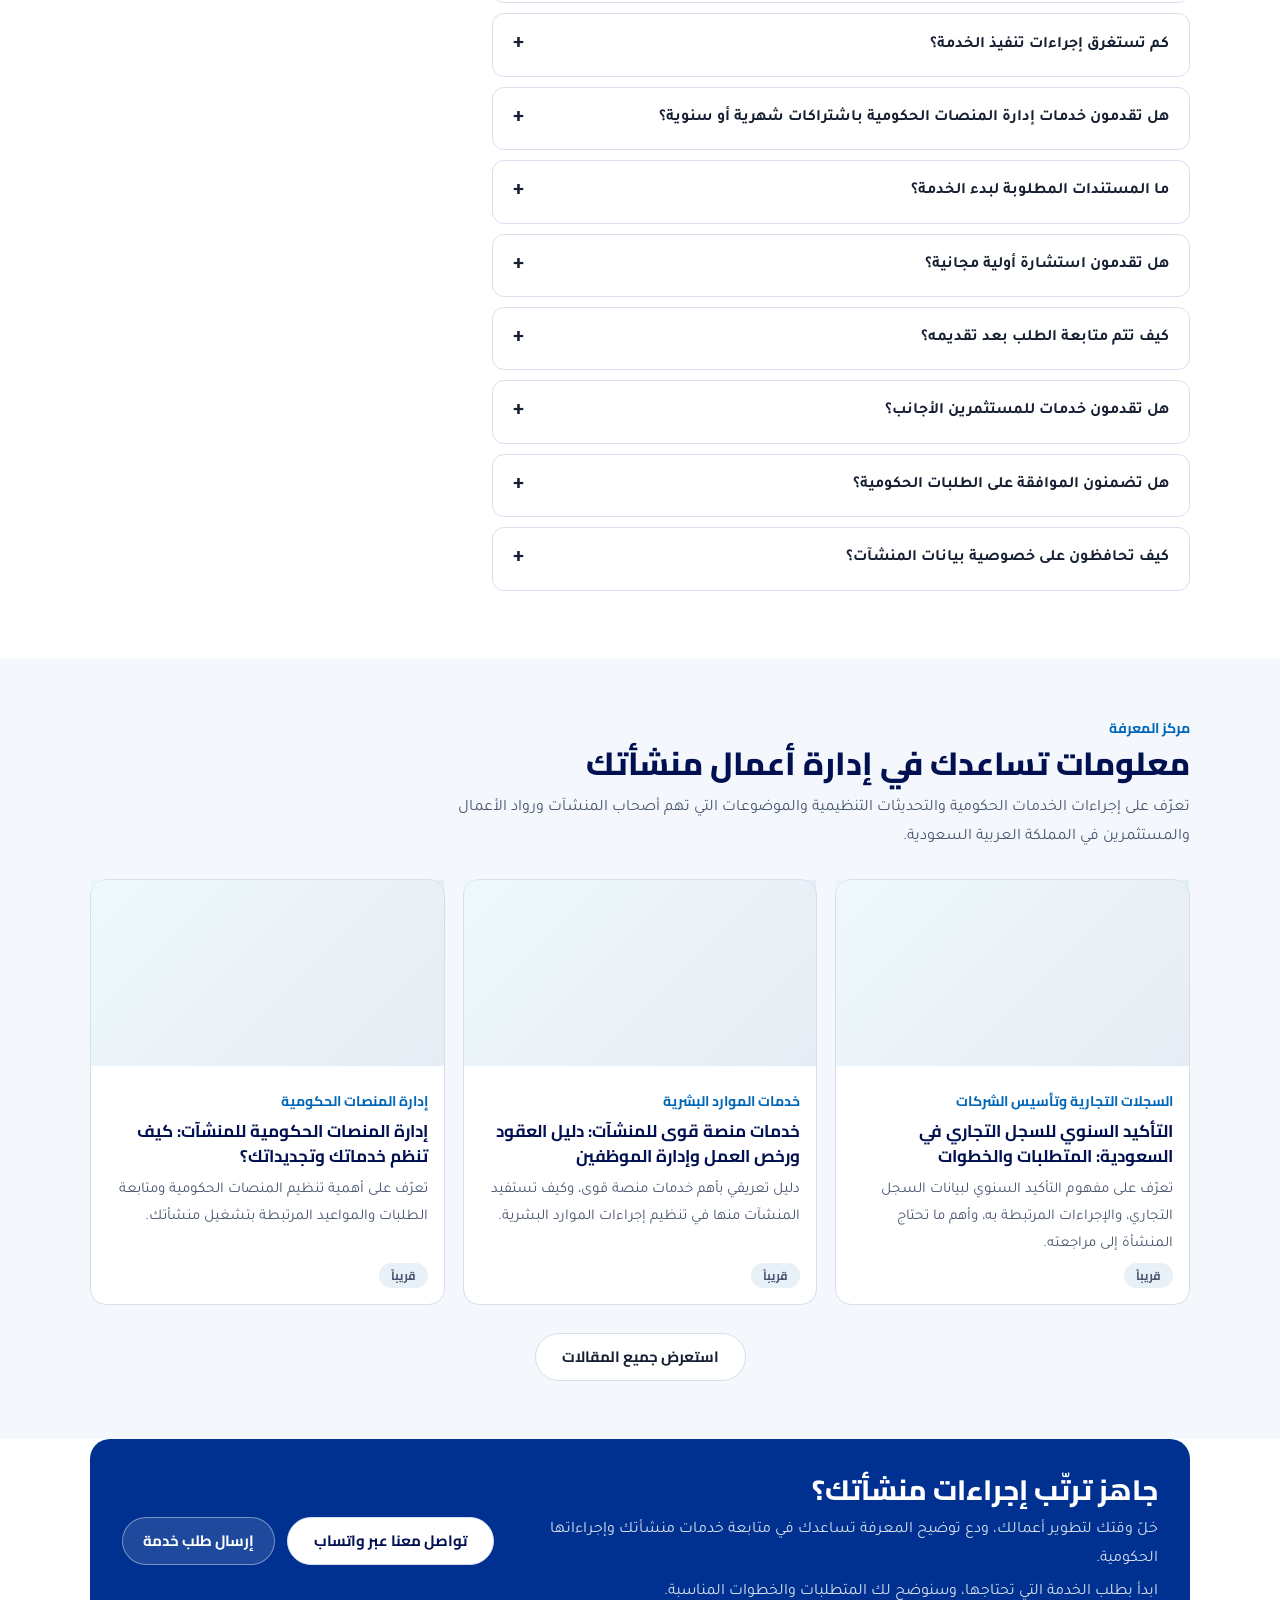
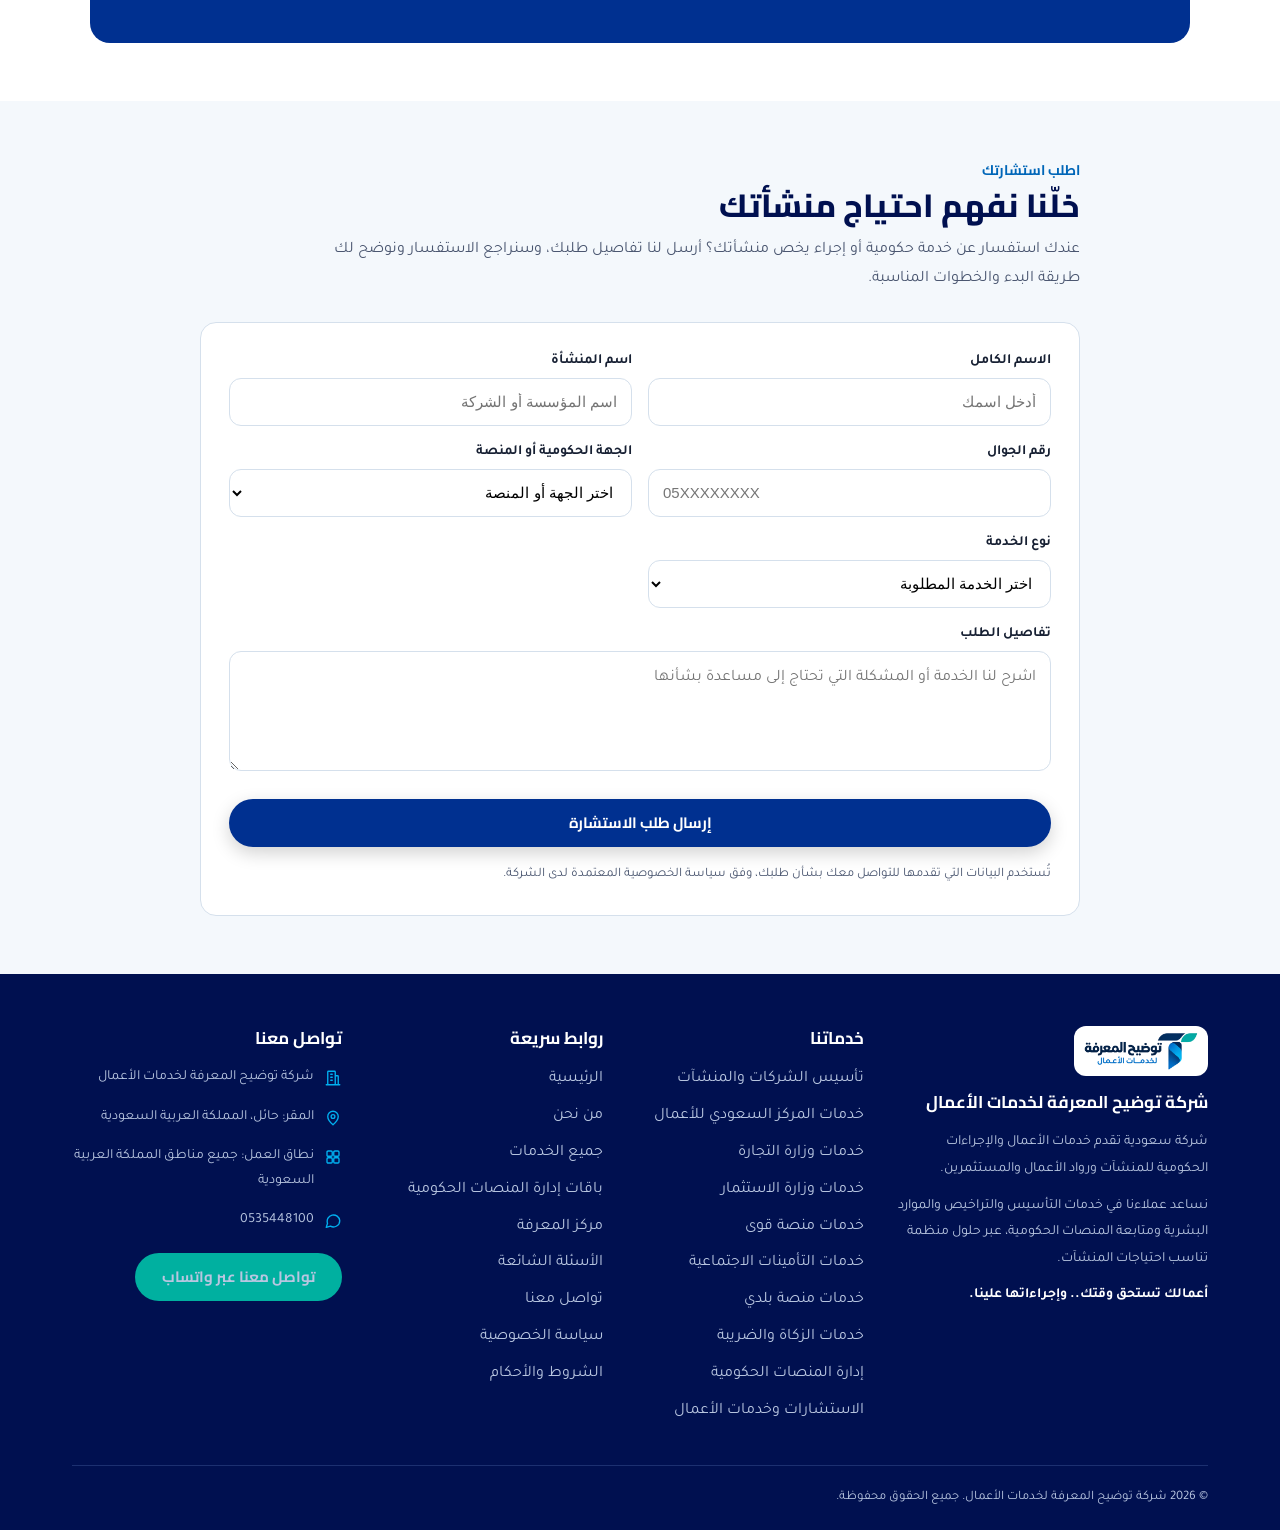
==== commit 3b417da6: "Articles system: knowledge center list, article template, data file" ====
--- a/index.html
+++ b/index.html
@@ -3,4 +3,4 @@
 <title>توضيح المعرفة لخدمات الأعمال</title>
 <link rel="stylesheet" href="https://fonts.googleapis.com/css2?family=Cairo:wght@700;800&family=Tajawal:wght@400;500;700&display=swap">
 <link rel="stylesheet" href="tokens.css"><link rel="stylesheet" href="layout.css"><link rel="stylesheet" href="components.css">
-</head><body><script src="components.js"></script><script src="data.js"></script><script src="content.js"></script><script src="app.js"></script><script>mount("home","index.html")</script></body></html>+</head><body><script src="components.js"></script><script src="data.js"></script><script src="articles.js"></script><script src="content.js"></script><script src="app.js"></script><script>mount("home","index.html")</script></body></html>
--- a/components.css
+++ b/components.css
@@ -330,3 +330,10 @@
 .side__phone{display:flex;align-items:center;gap:8px;color:var(--c-muted);font-weight:700}
 .grid--svcs{align-items:stretch}.grid--svc .card--svc{min-height:0}
 @media (max-width:767px){.phead--real h1{font-size:26px}}
+/* ---- articles ---- */
+.art-body{min-width:0;max-width:720px}.art-body p{font-size:17px;line-height:2;margin:0 0 14px;color:var(--c-ink)}.art-body .h2s{margin:28px 0 10px}
+.art-ul{margin:0 0 16px;padding-inline-start:22px;display:grid;gap:6px;font-size:17px;line-height:1.9}.art-ul a{color:var(--c-link);text-decoration:underline}
+.art-note{padding:14px 16px;border-radius:12px;background:var(--c-surface);color:var(--c-muted)!important;font-size:14px!important;margin-top:28px!important}
+.soon{align-self:flex-start;margin-top:auto;padding:2px 12px;border-radius:999px;background:#e8f0f8;color:var(--c-muted);font:700 12px/1.8 var(--font-h)}
+.card--soon .ph{opacity:.6}.card--art[hidden]{display:none}
+.art-ul{list-style:disc}
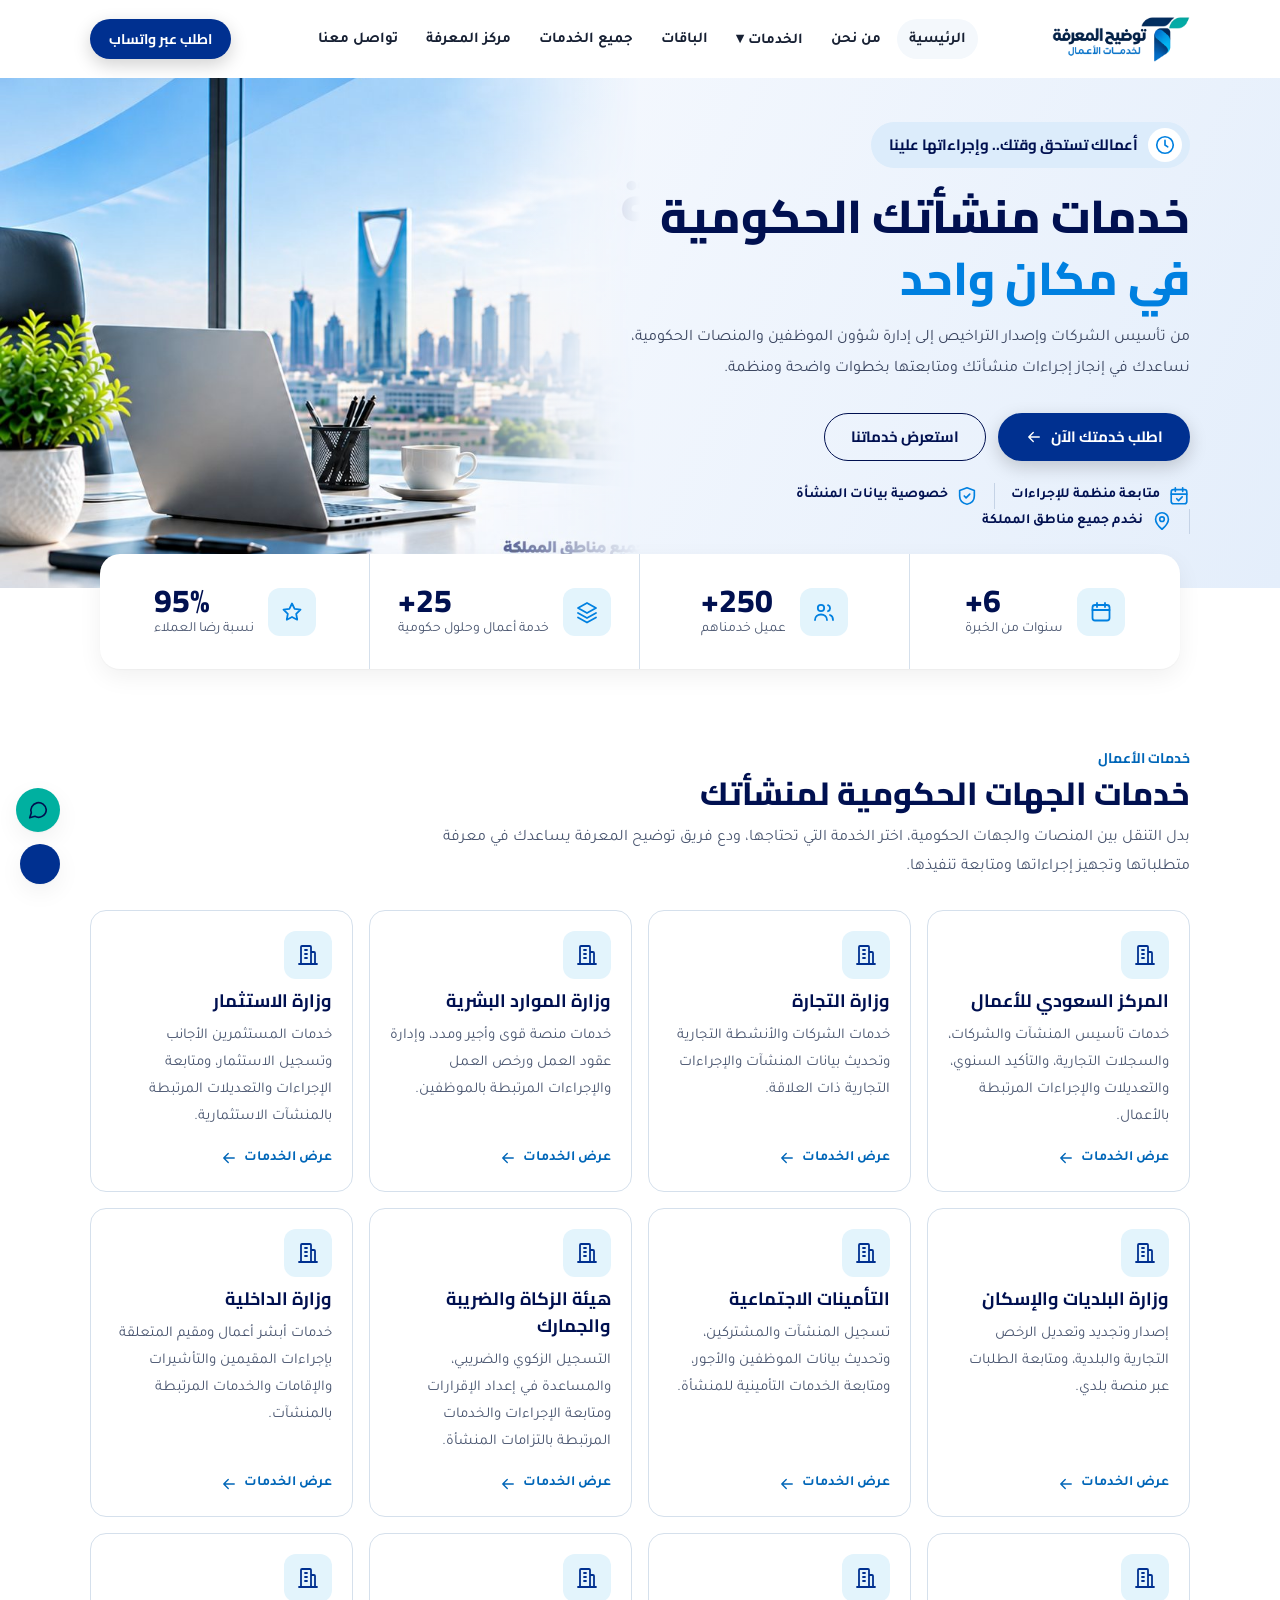
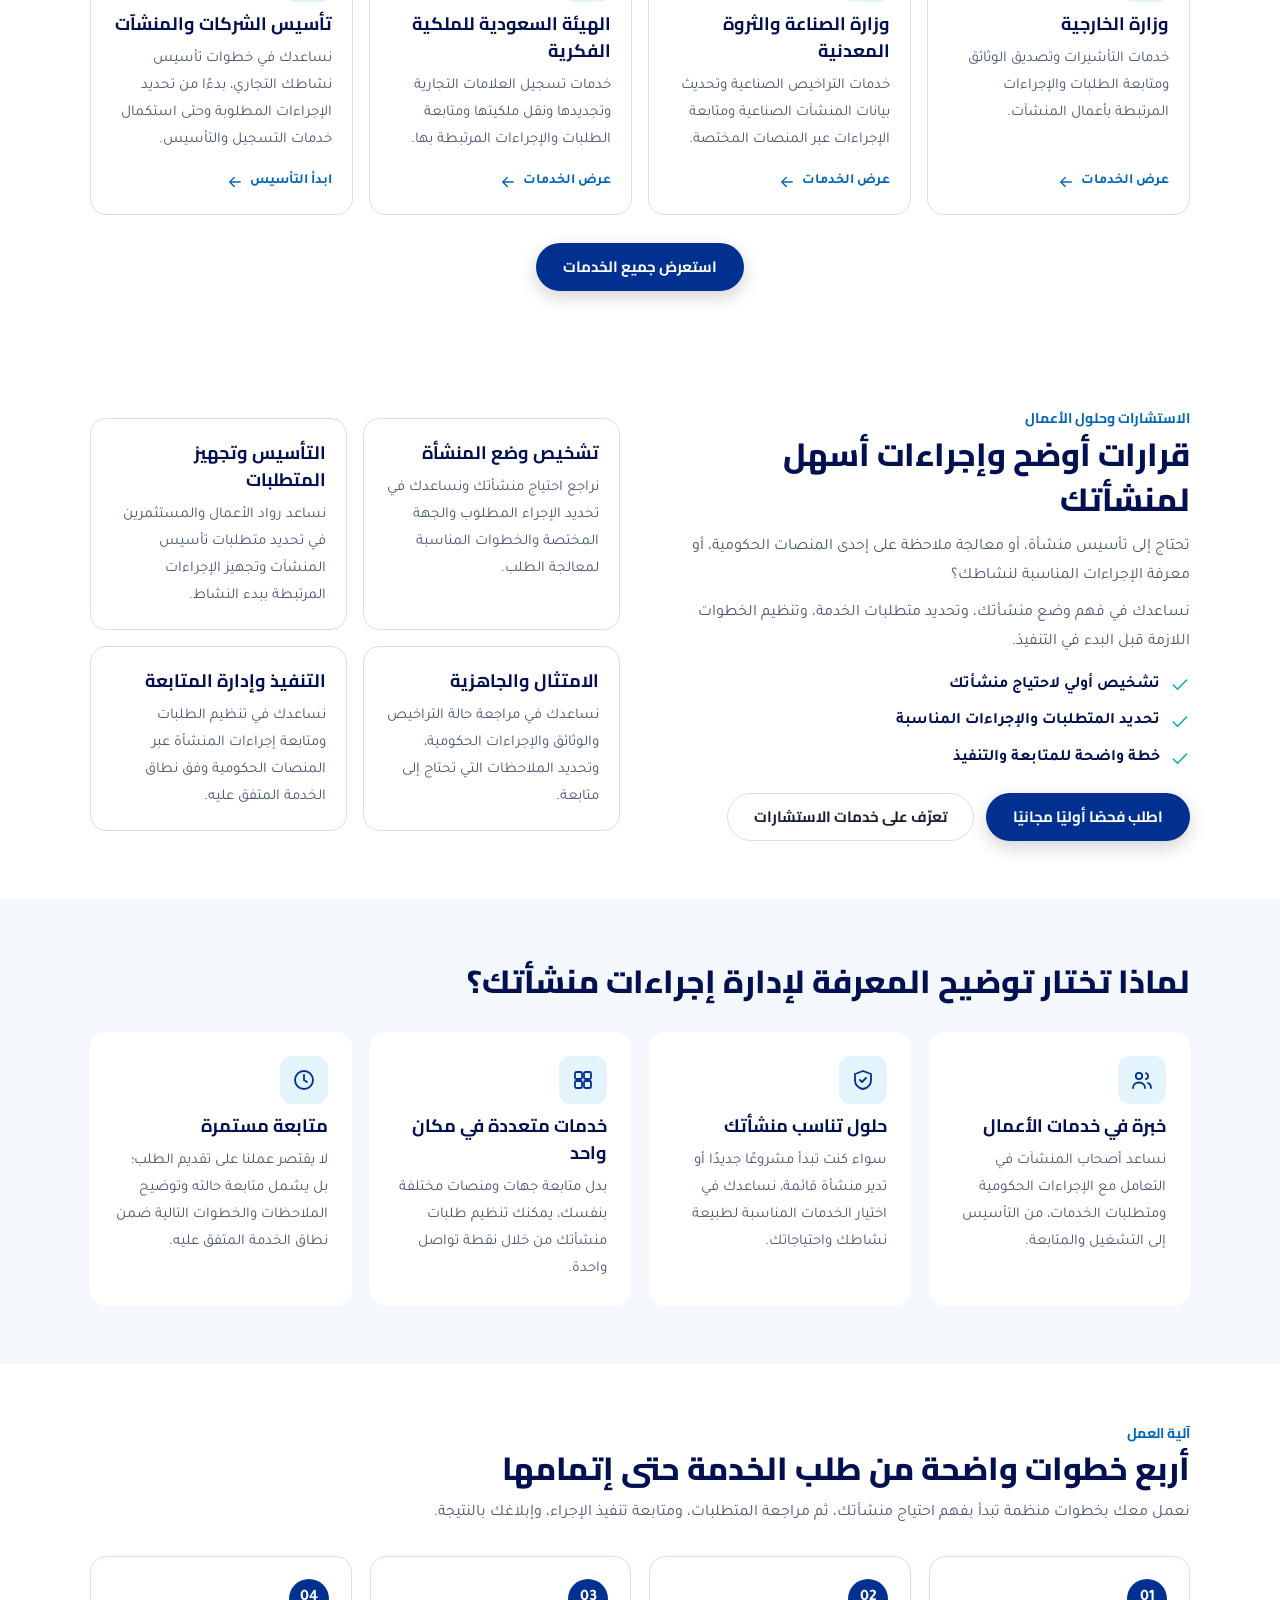
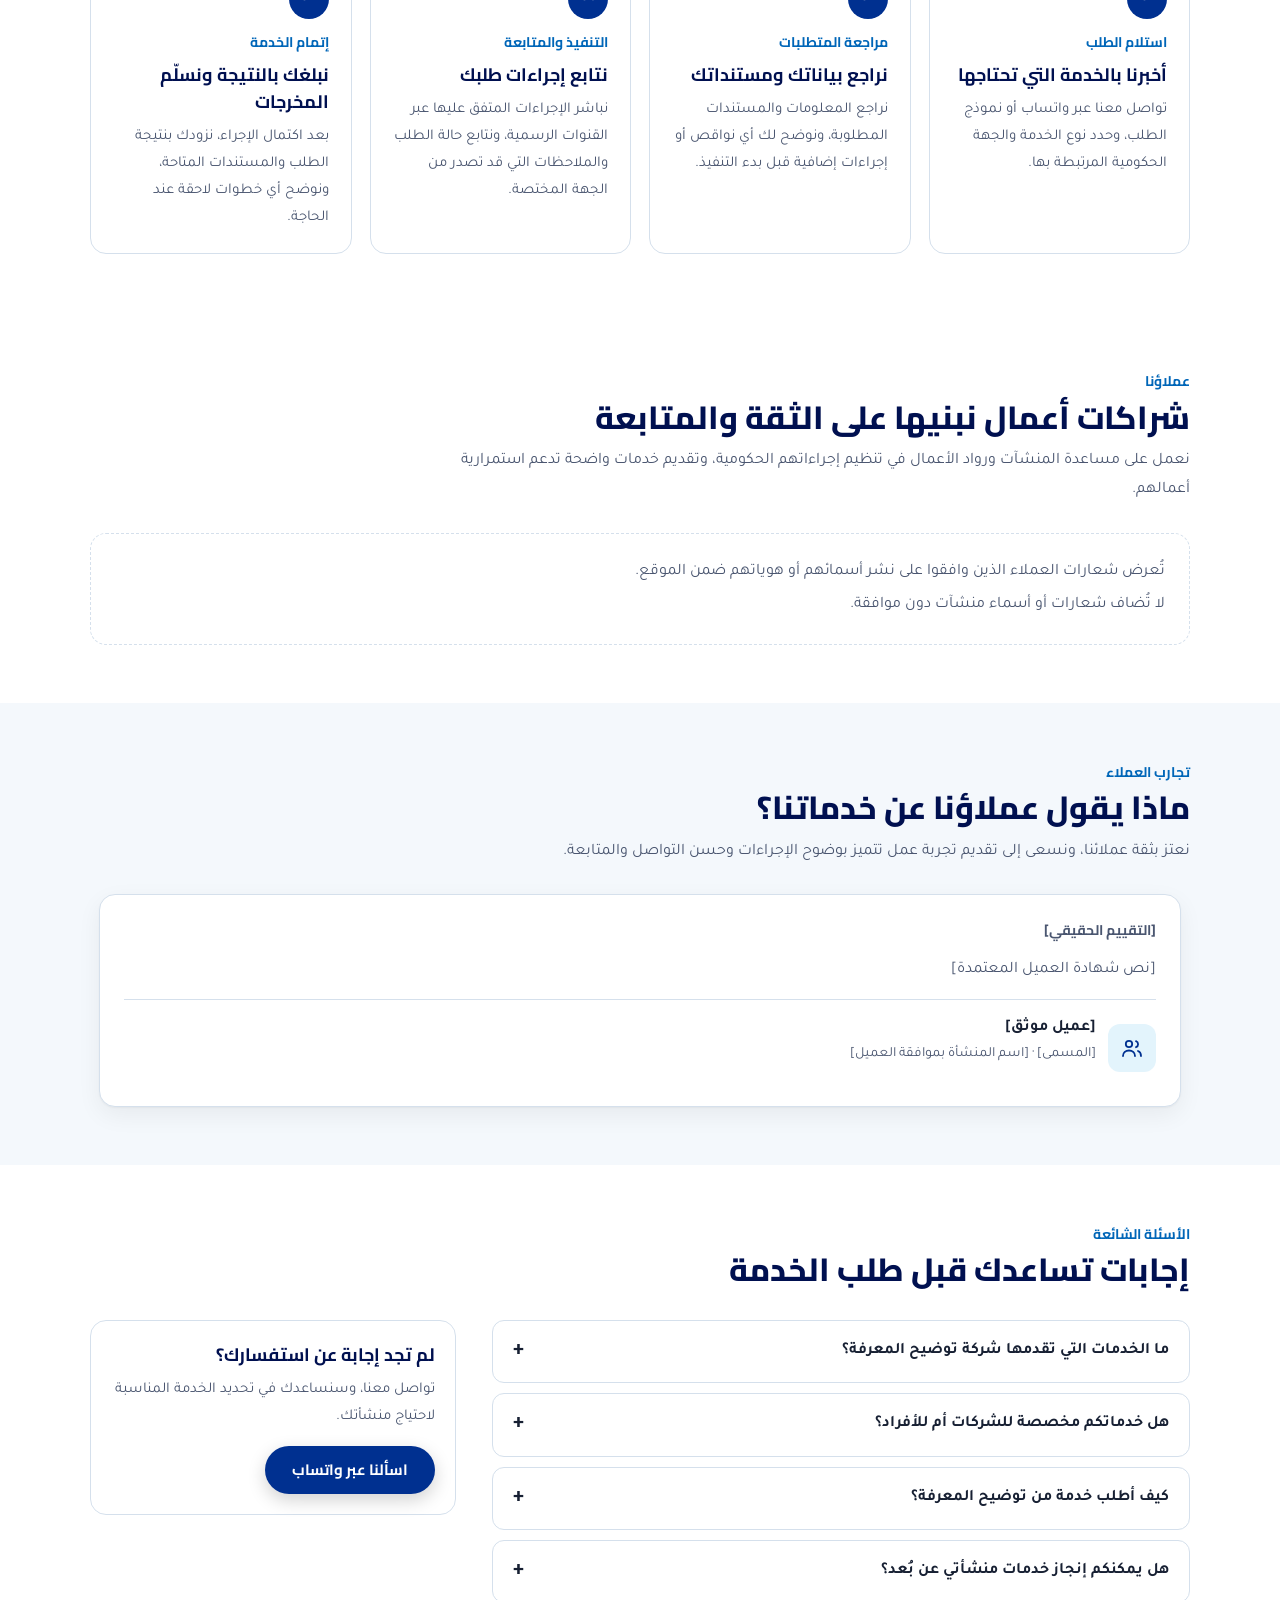
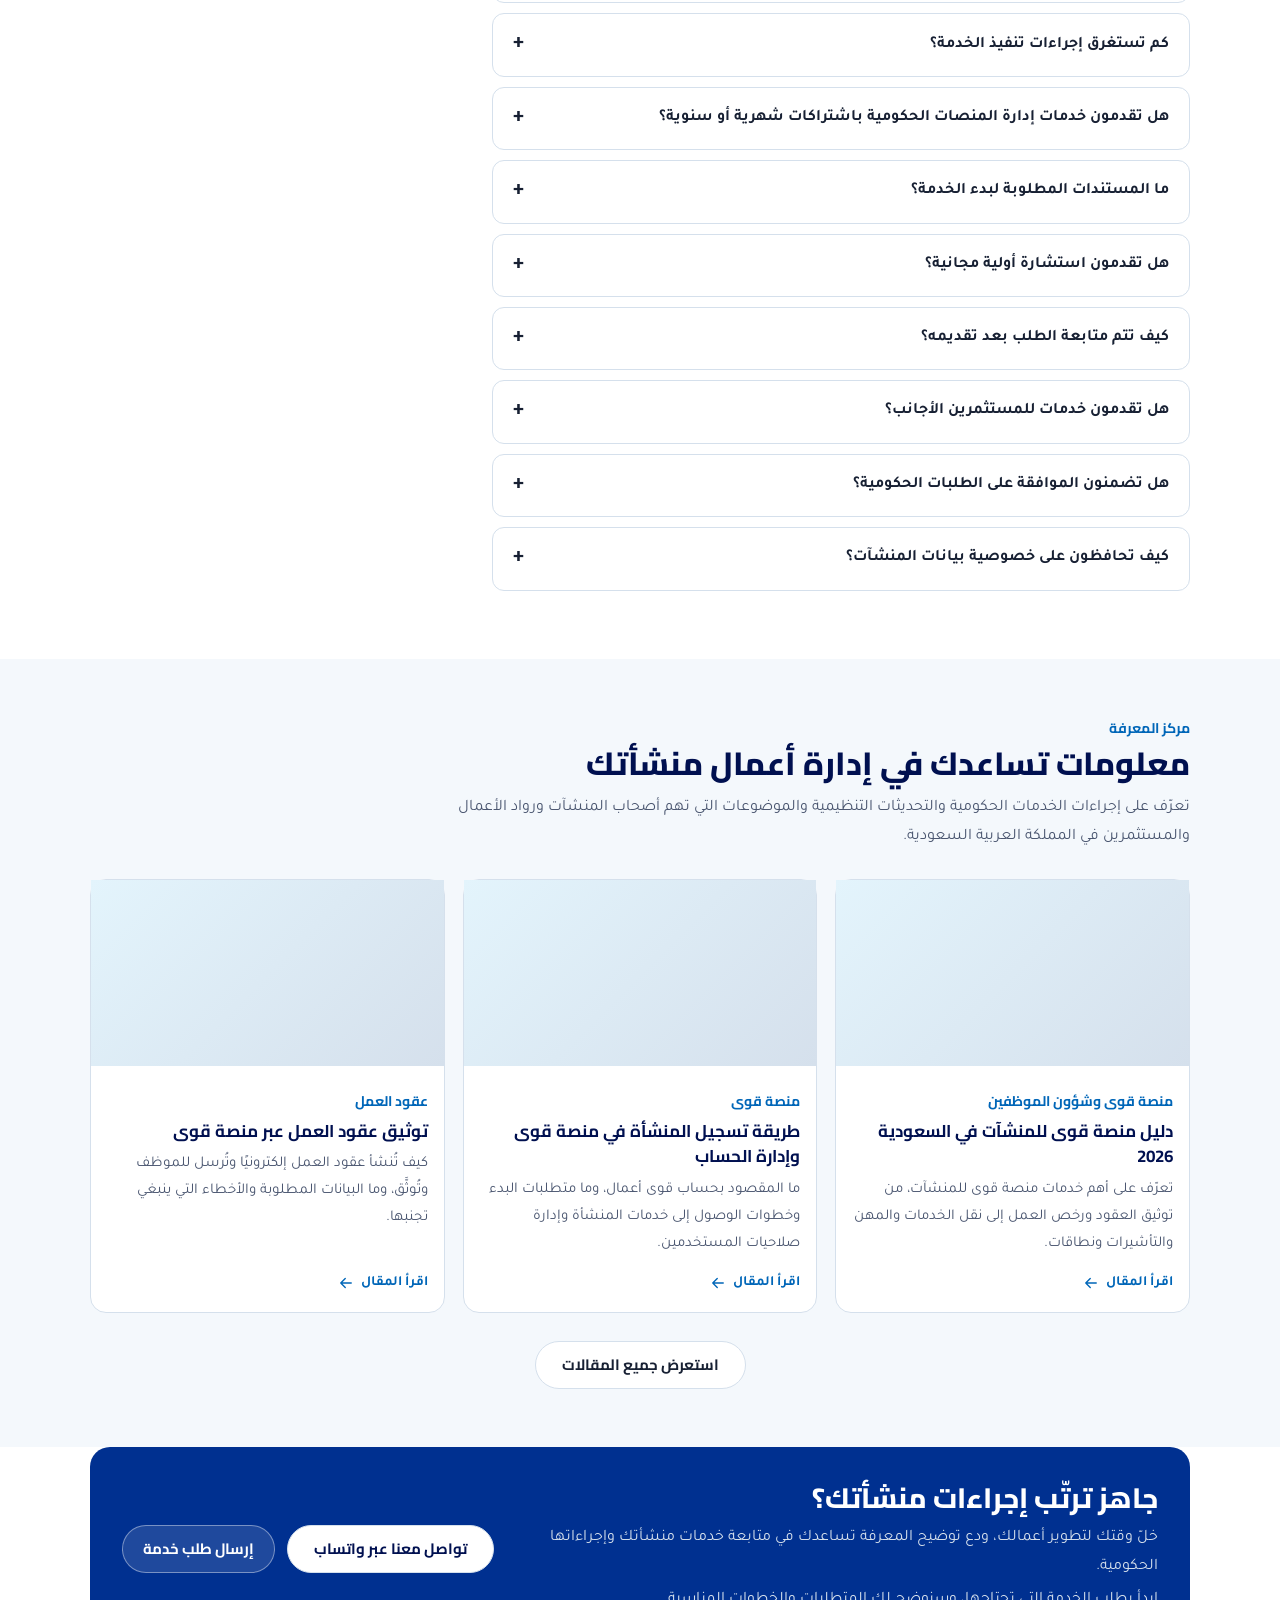
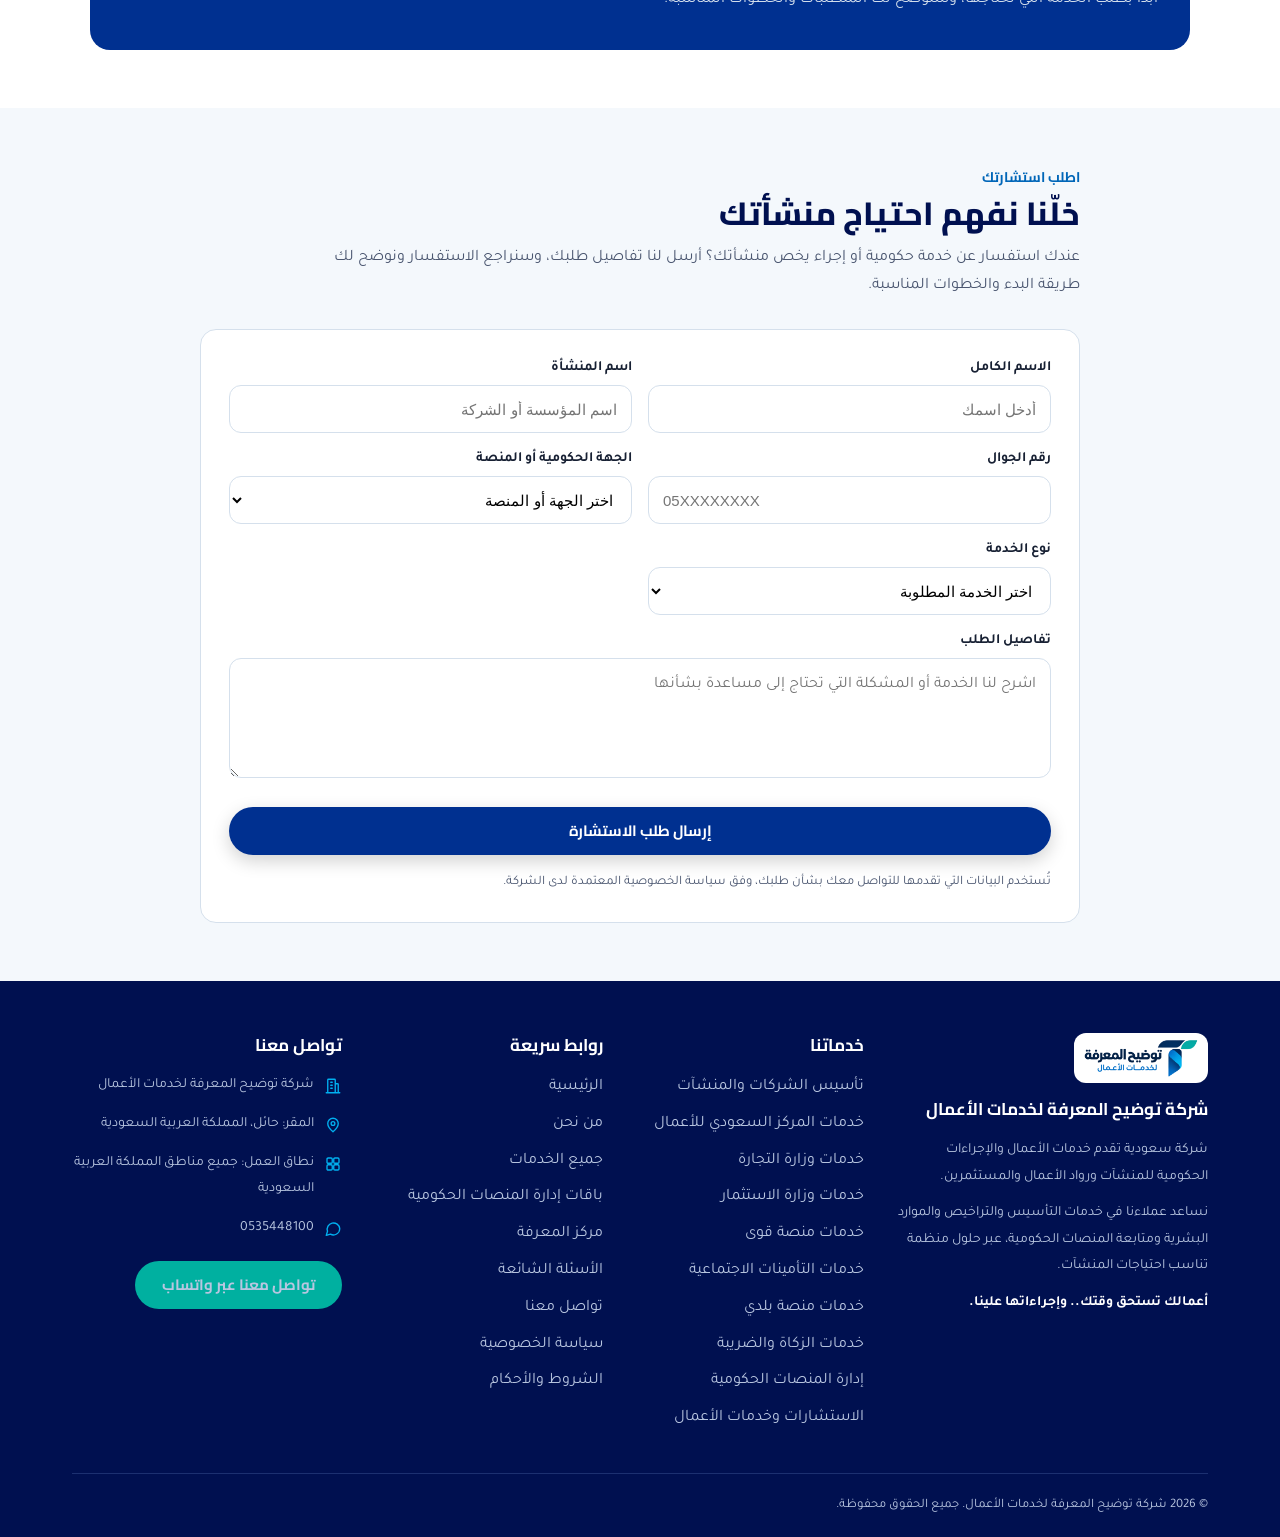
==== commit 110898bc: "Packages page with three real packages" ====
--- a/index.html
+++ b/index.html
@@ -3,4 +3,4 @@
 <title>توضيح المعرفة لخدمات الأعمال</title>
 <link rel="stylesheet" href="https://fonts.googleapis.com/css2?family=Cairo:wght@700;800&family=Tajawal:wght@400;500;700&display=swap">
 <link rel="stylesheet" href="tokens.css"><link rel="stylesheet" href="layout.css"><link rel="stylesheet" href="components.css">
-</head><body><script src="components.js"></script><script src="data.js"></script><script src="articles.js"></script><script src="content.js"></script><script src="app.js"></script><script>mount("home","index.html")</script></body></html>+</head><body><script src="components.js"></script><script src="data.js"></script><script src="articles.js"></script><script src="packages-data.js"></script><script src="content.js"></script><script src="app.js"></script><script>mount("home","index.html")</script></body></html>
--- a/components.css
+++ b/components.css
@@ -337,3 +337,22 @@
 .soon{align-self:flex-start;margin-top:auto;padding:2px 12px;border-radius:999px;background:#e8f0f8;color:var(--c-muted);font:700 12px/1.8 var(--font-h)}
 .card--soon .ph{opacity:.6}.card--art[hidden]{display:none}
 .art-ul{list-style:disc}
+
+/* article extras */
+.art-body .h3s{font-family:var(--font-h);font-size:18px;color:var(--c-primary);margin:22px 0 6px}
+.art-ol{list-style:decimal;padding-inline-start:24px;margin:10px 0 16px}
+.art-ol li{margin:6px 0;line-height:1.9}
+.art-cta{margin:28px 0 8px;padding:18px 20px;border-radius:12px;background:var(--c-surface);border-inline-start:4px solid var(--c-teal);font-weight:700;color:var(--c-primary);line-height:1.9}
+
+/* packages */
+.grid--pkg{align-items:start}
+.pkg{position:relative;display:flex;flex-direction:column;gap:12px;padding:28px 24px}
+.pkg h3{font-family:var(--font-h);font-size:22px;margin:0;color:var(--c-primary)}
+.pkg__tag{font-weight:700;color:var(--c-teal);margin:0}
+.pkg__aud,.pkg__type{display:grid;gap:4px;padding:12px 14px;background:var(--c-surface);border-radius:10px;font-size:14px}
+.pkg__aud b,.pkg__type b,.pkg__svc>b{color:var(--c-hero);font-size:14px}
+.pkg__svc h4{margin:14px 0 4px;font-size:15px;color:var(--c-primary)}
+.pkg__ul{margin:4px 0 0;font-size:14.5px}
+.pkg .btn{margin-top:6px;justify-content:center}
+.pkg--feat{border:2px solid var(--c-accent);box-shadow:0 10px 30px rgba(0,48,144,.12)}
+.pkg__badge{position:absolute;top:-13px;inset-inline-start:20px;background:var(--c-accent);color:#fff;font-size:12px;font-weight:700;padding:4px 12px;border-radius:999px}
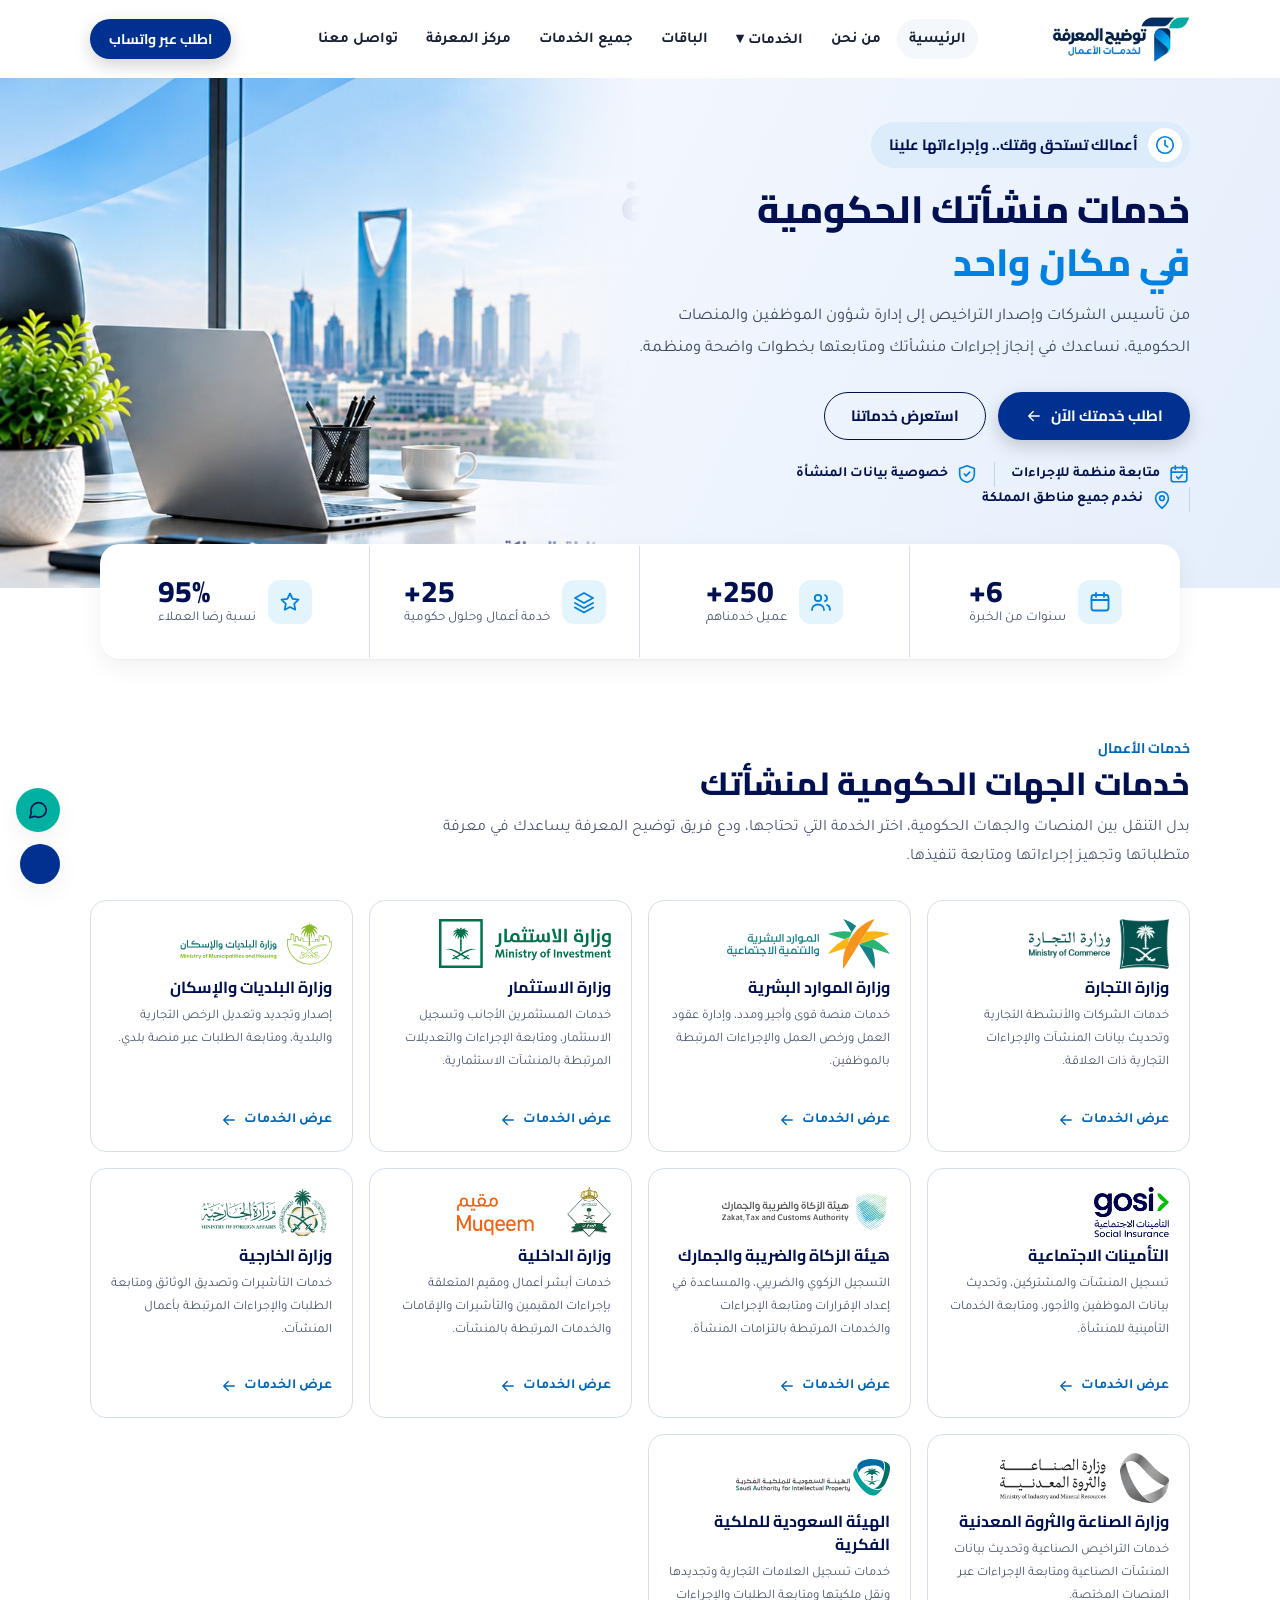
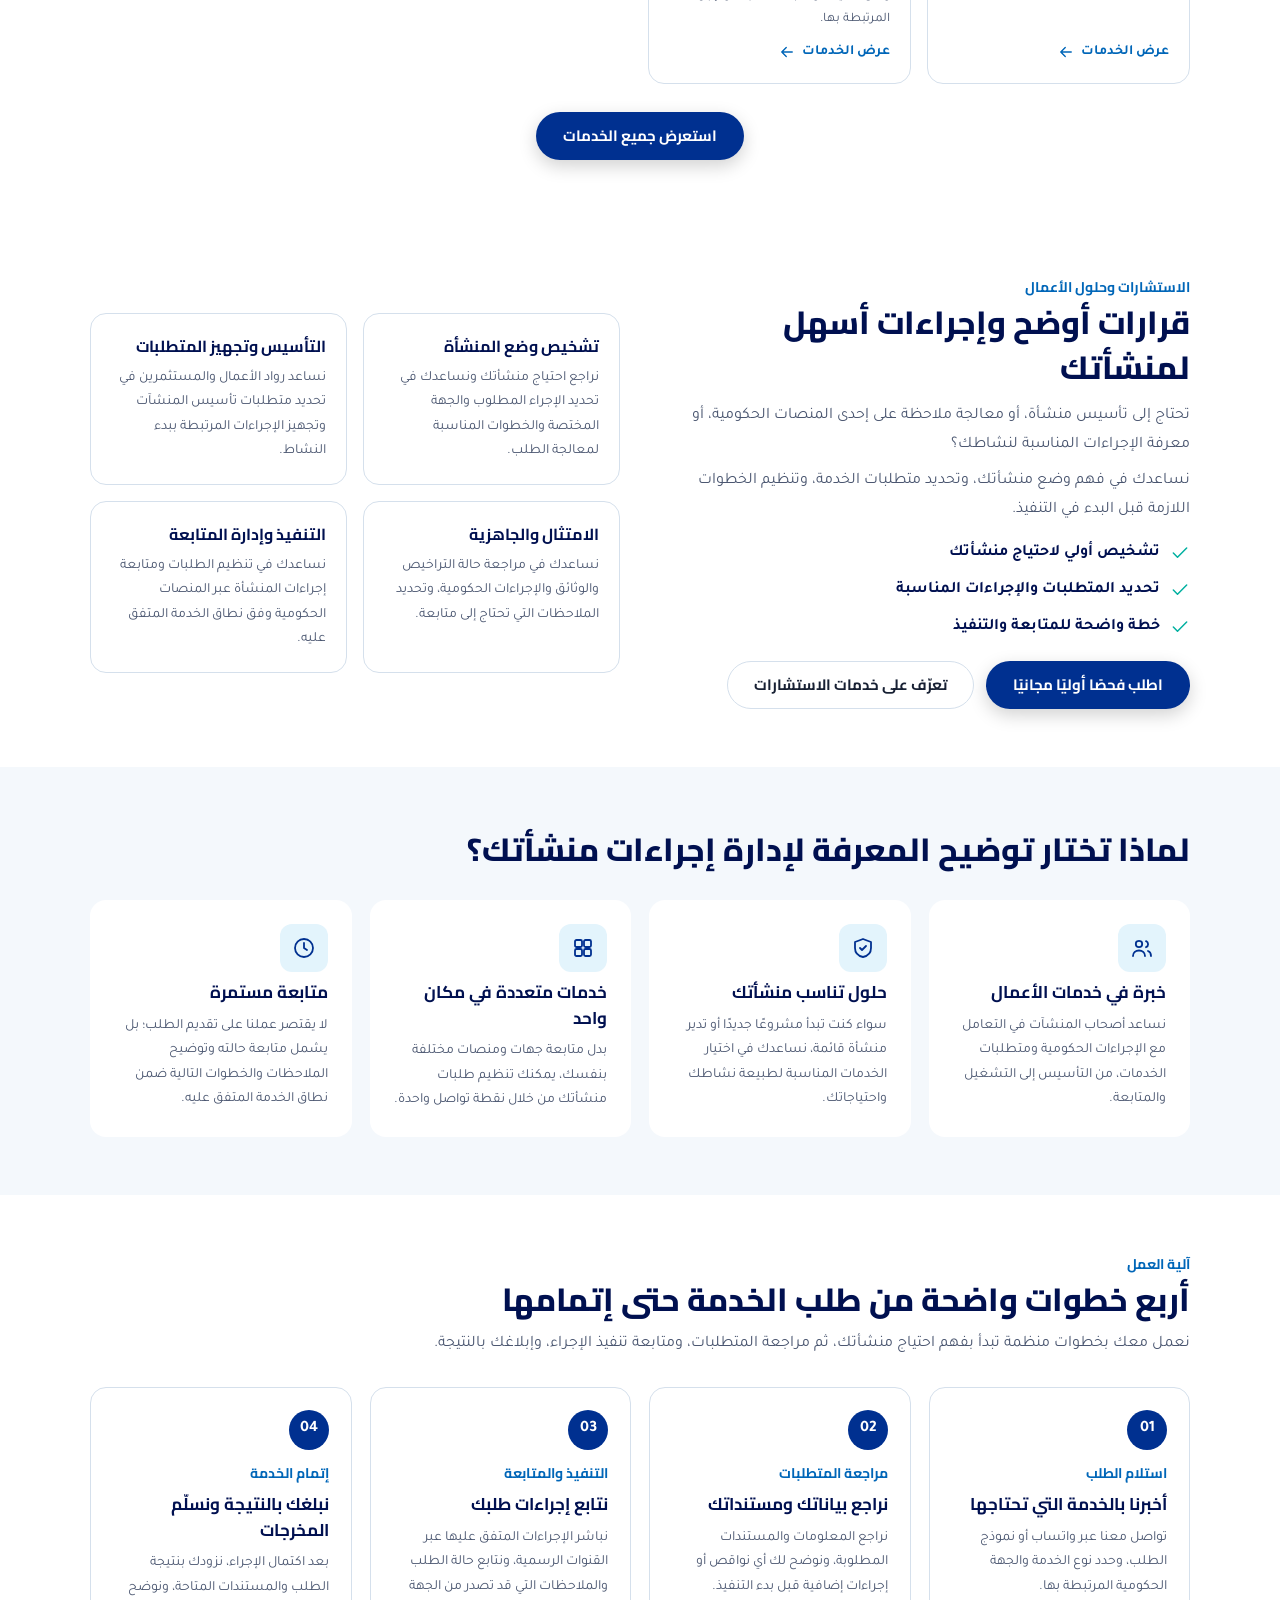
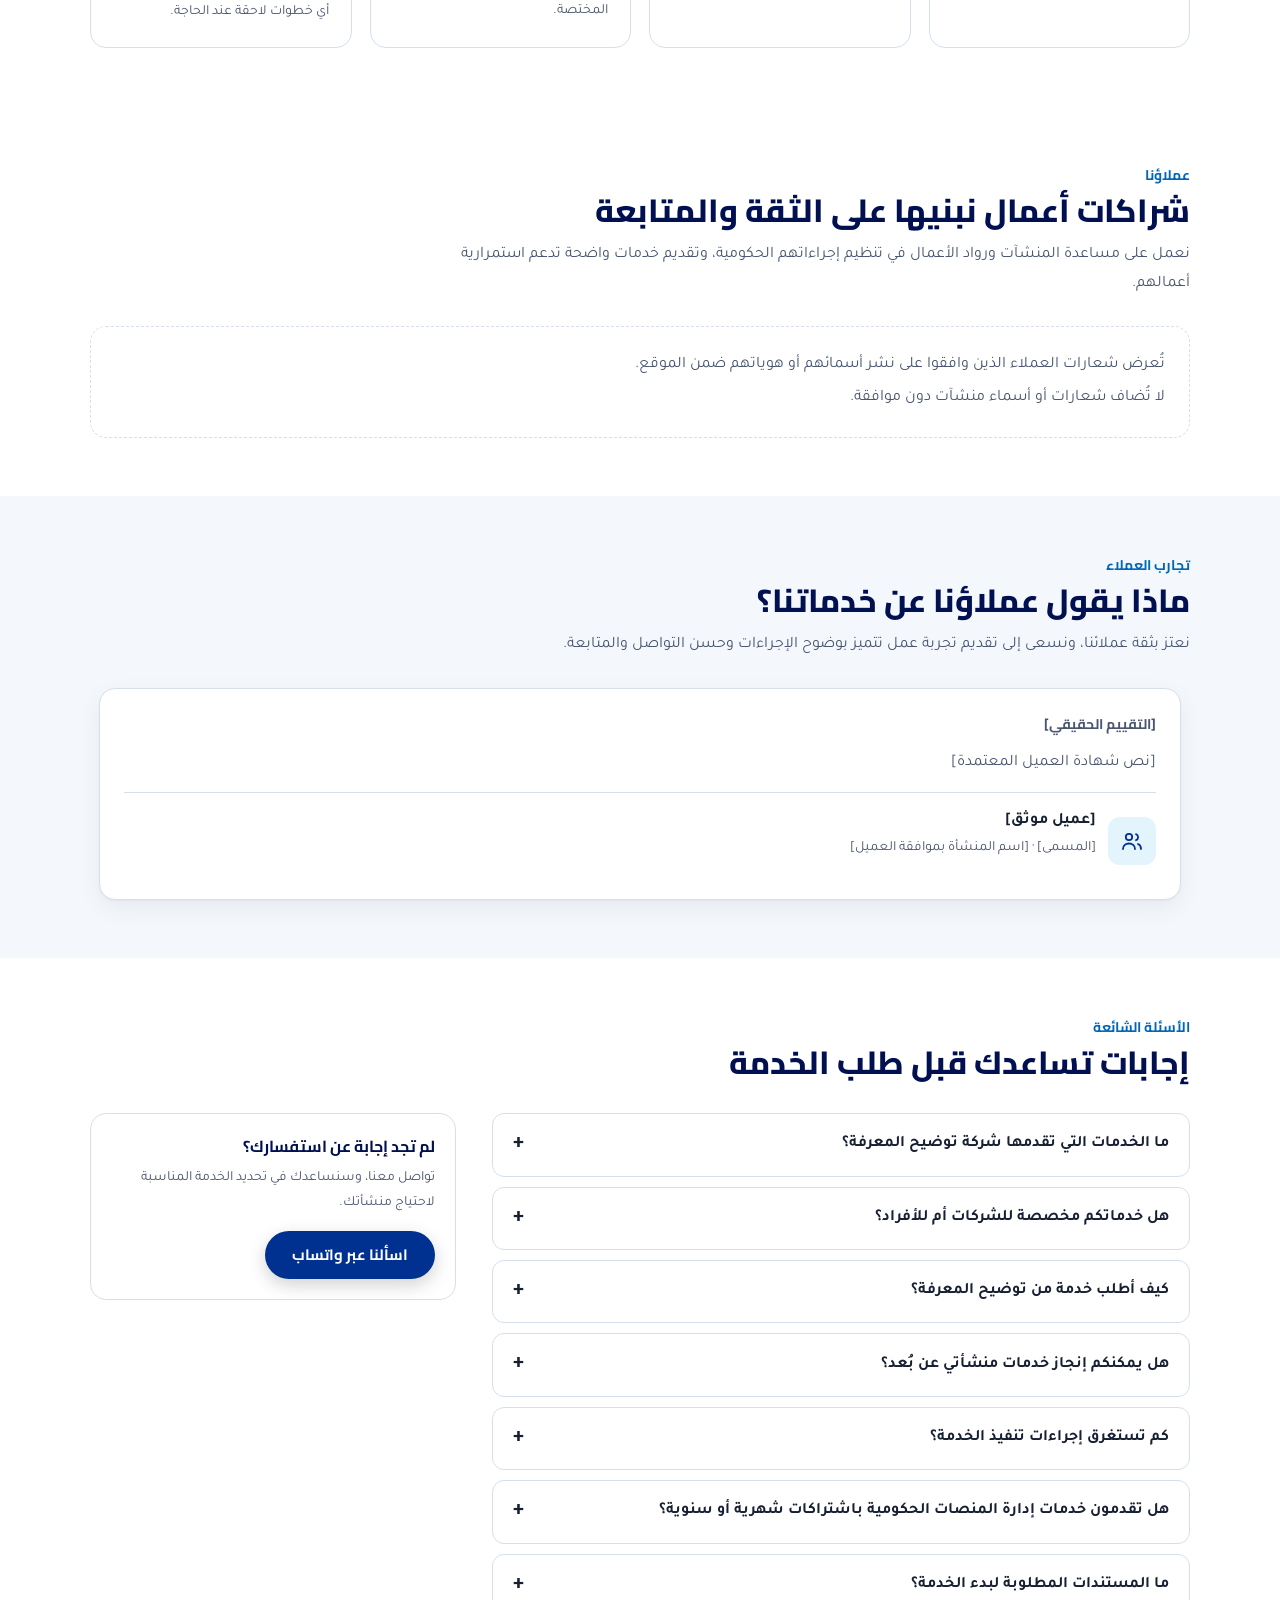
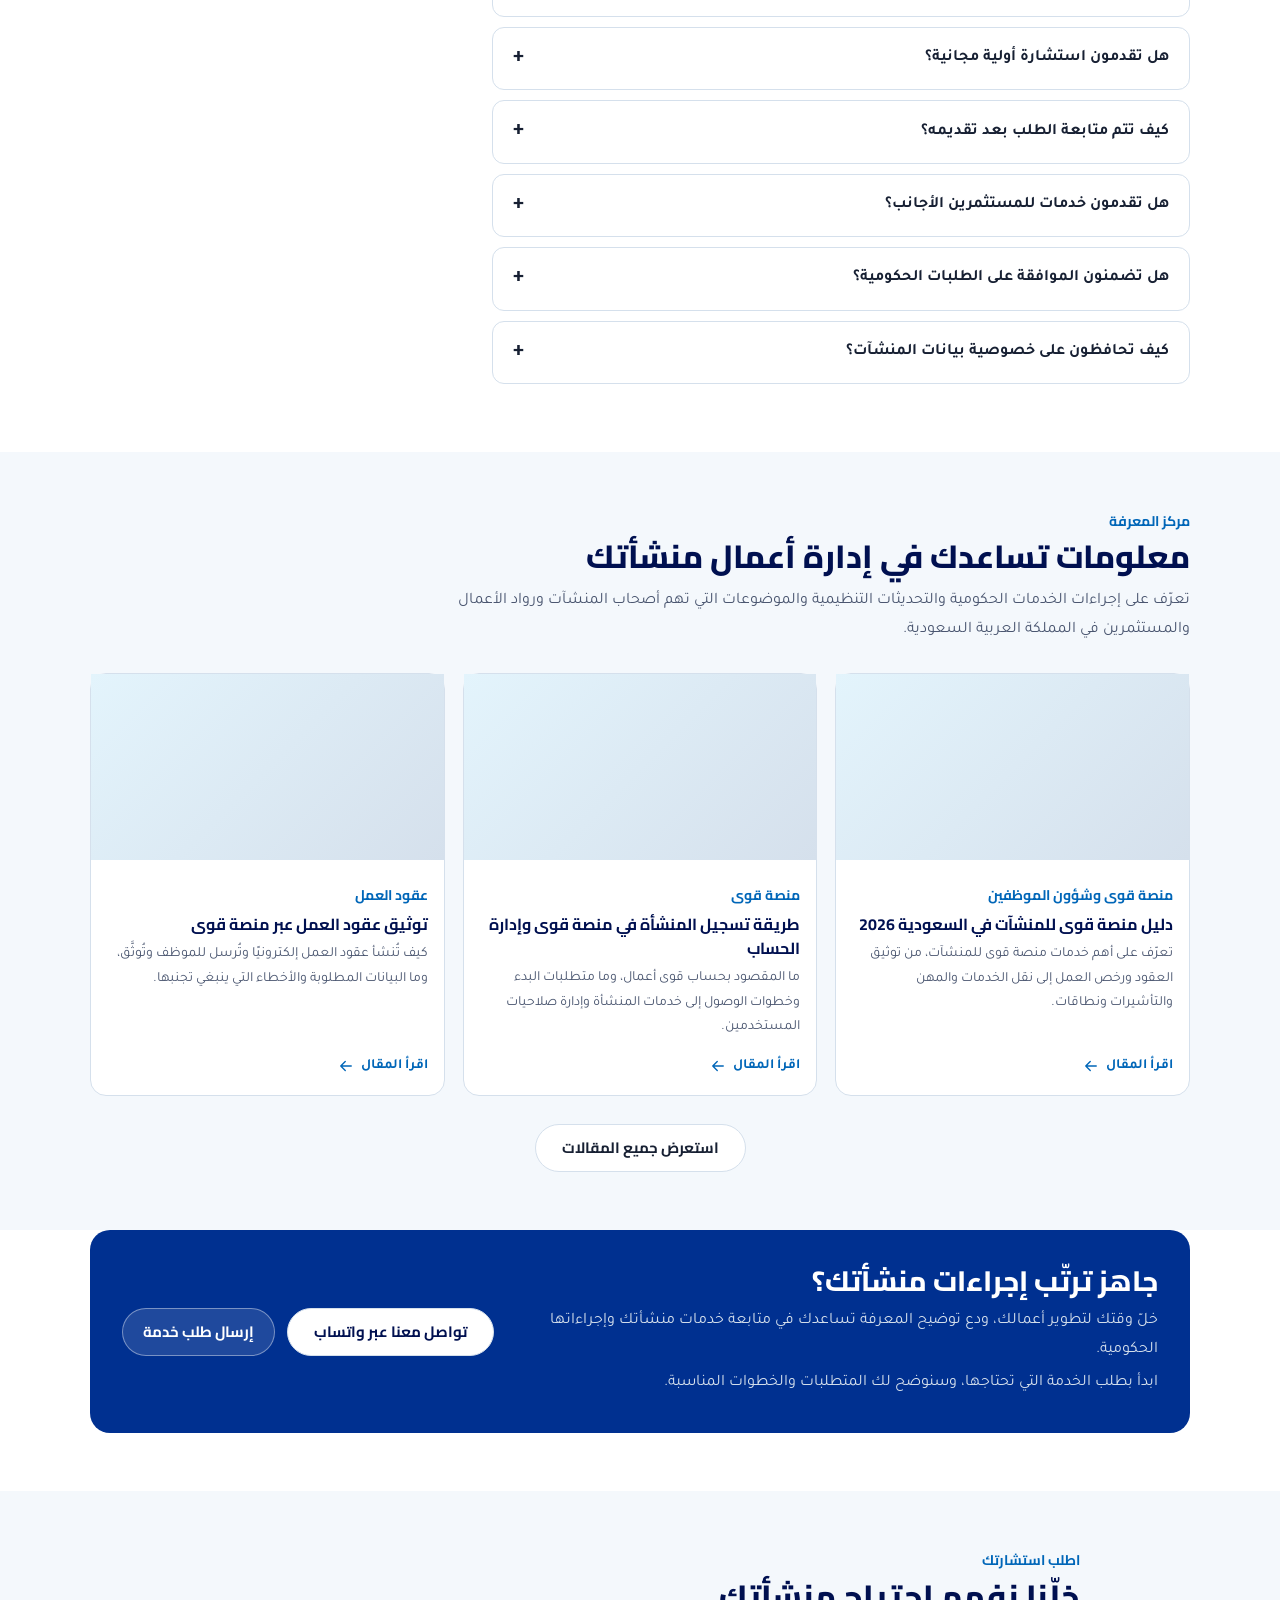
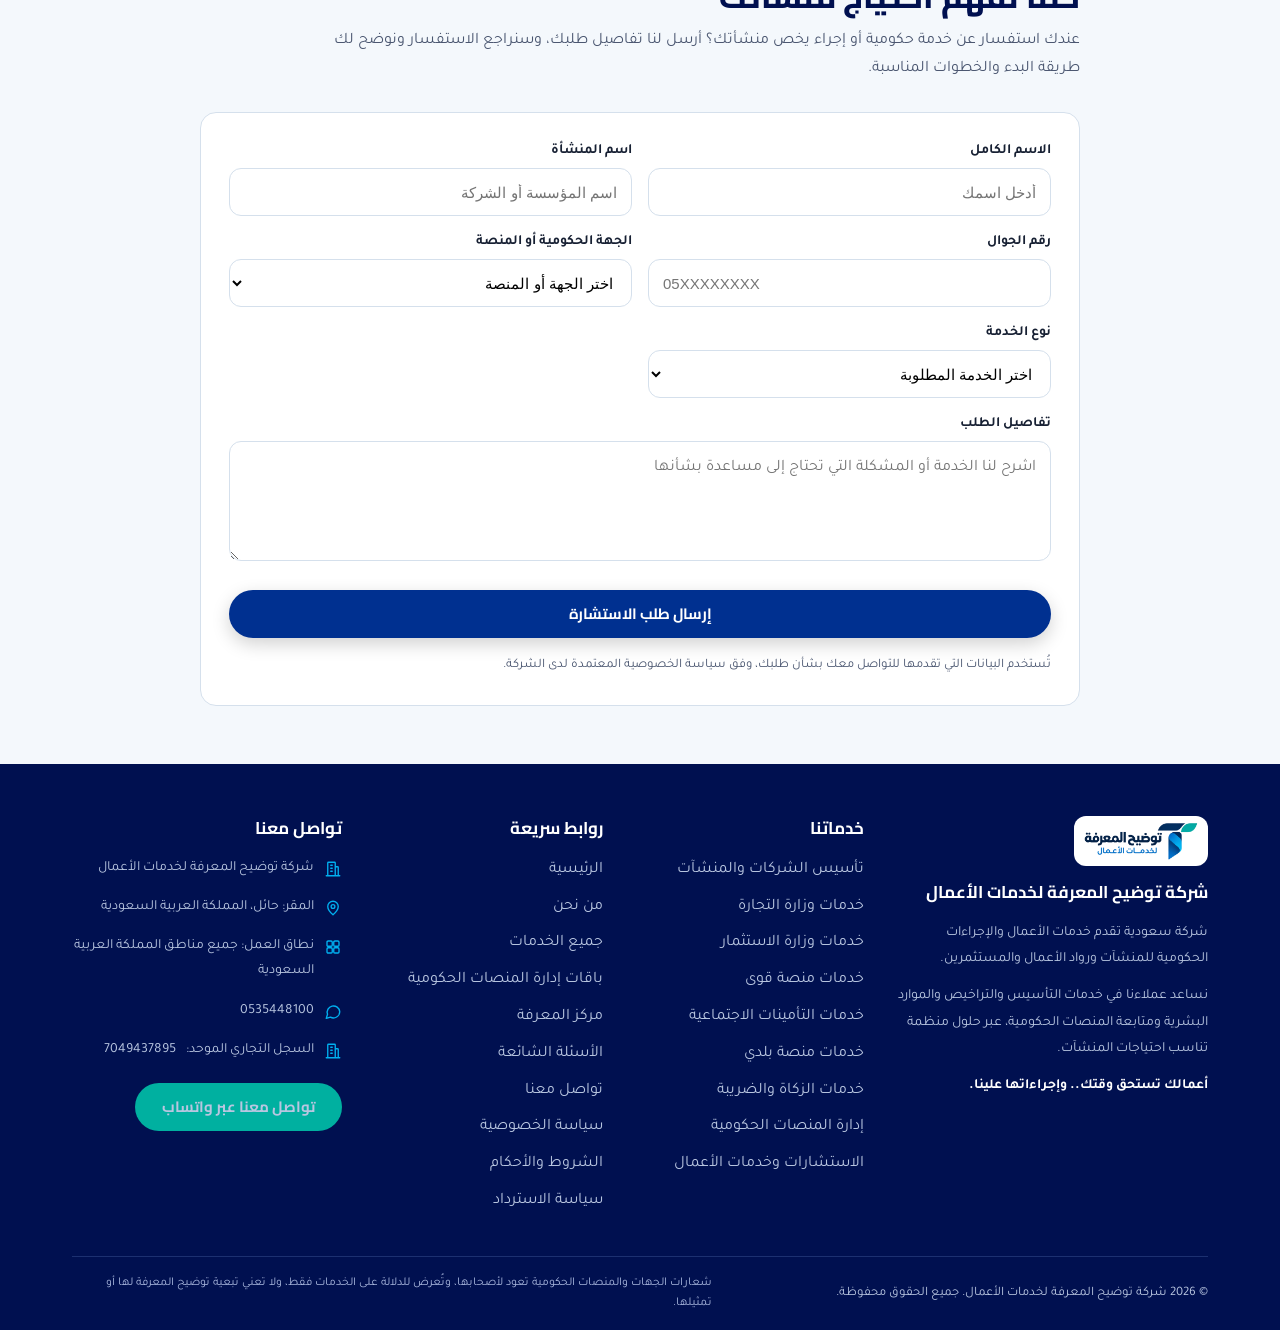
==== commit 46b6dfeb: "SEO: page descriptions, sitemap, robots, WhatsApp click tracking" ====
--- a/index.html
+++ b/index.html
@@ -1,6 +1,6 @@
 <!doctype html>
 <html lang="ar" dir="rtl"><head><meta charset="utf-8"><meta name="viewport" content="width=device-width,initial-scale=1">
-<title>توضيح المعرفة لخدمات الأعمال</title>
+<title>توضيح المعرفة لخدمات الأعمال | أعمالك تستحق وقتك.. وإجراءاتها علينا</title><meta name="description" content="نتولى إجراءاتك الحكومية: قوى والتأمينات والتجارة وبلدي وأبشر والزكاة. نوضح المتطلبات ونتابع الطلبات عبر القنوات الرسمية لجميع مناطق المملكة."><meta property="og:title" content="توضيح المعرفة لخدمات الأعمال | أعمالك تستحق وقتك.. وإجراءاتها علينا"><meta property="og:description" content="نتولى إجراءاتك الحكومية: قوى والتأمينات والتجارة وبلدي وأبشر والزكاة. نوضح المتطلبات ونتابع الطلبات عبر القنوات الرسمية لجميع مناطق المملكة."><meta property="og:type" content="website"><meta property="og:locale" content="ar_SA"><meta property="og:image" content="https://mnstaltfwq-oss.github.io/tawdih-site/logo.png">
 <link rel="stylesheet" href="https://fonts.googleapis.com/css2?family=Cairo:wght@700;800&family=Tajawal:wght@400;500;700&display=swap">
 <link rel="stylesheet" href="tokens.css"><link rel="stylesheet" href="layout.css"><link rel="stylesheet" href="components.css">
 </head><body><script src="components.js"></script><script src="data.js"></script><script src="articles.js"></script><script src="packages-data.js"></script><script src="content.js"></script><script src="app.js"></script><script>mount("home","index.html")</script></body></html>
--- a/tokens.css
+++ b/tokens.css
@@ -6,7 +6,7 @@
   --hero-h:523px;               /* measured */
   --stats-w:1080px;             /* measured */
   --stats-h:115px;              /* measured */
-  --stats-overlap:34px;         /* measured: hero bottom 601 - stats top 567 */
+  --stats-overlap:44px;         /* measured: stats strip overlaps banner by 44 */
   --sec-pad:58px;               /* measured: section vertical padding */
   --phead-h:231px;              /* measured: inner page header */
   --r-card:16px; --r-panel:20px; --r-pill:999px; --r-field:12px;
--- a/components.css
+++ b/components.css
@@ -319,7 +319,7 @@
 .crumb--real{height:auto;margin:0 0 8px;font-size:14px;color:#b8c6e0;flex-wrap:wrap}.crumb--real a{color:#b8c6e0}.crumb--real a:hover{color:#fff}
 .tag{display:inline-block;align-self:flex-start;padding:2px 12px;border-radius:999px;background:#e0f5f2;color:#00786e;font:700 12px/1.8 var(--font-h)}
 .card--svc{transition:box-shadow .2s,transform .2s}.card--svc:hover{box-shadow:var(--shadow-card);transform:translateY(-3px)}
-.card--svc h3{font-size:17px}.svc__ent{color:var(--c-link);font-size:13px;font-weight:700}.card--svc p{display:-webkit-box;-webkit-line-clamp:3;-webkit-box-orient:vertical;overflow:hidden}
+.card--svc h3{font-size:17px}.svc__ent{color:var(--c-link);font-size:13px;font-weight:700}.card--svc p{display:-webkit-box;-webkit-line-clamp:4;-webkit-box-orient:vertical;overflow:hidden}
 .card--svc .more{margin-top:auto;padding-top:8px;display:inline-flex;align-items:center;gap:6px;color:var(--c-link);font-weight:700;font-size:14px}
 .dirbar{display:grid;gap:14px;margin-bottom:12px}.search--wide{width:100%;max-width:520px;height:48px;font-size:16px;margin-bottom:12px}.dirbar .search--wide{margin:0}
 .filters{margin-bottom:12px}.muted{color:var(--c-muted);font-size:14px;margin:0 0 14px}
@@ -356,3 +356,97 @@
 .pkg .btn{margin-top:6px;justify-content:center}
 .pkg--feat{border:2px solid var(--c-accent);box-shadow:0 10px 30px rgba(0,48,144,.12)}
 .pkg__badge{position:absolute;top:-13px;inset-inline-start:20px;background:var(--c-accent);color:#fff;font-size:12px;font-weight:700;padding:4px 12px;border-radius:999px}
+
+/* ---- fit to measured reference (laptop was rendering too large) ---- */
+@media (min-width:1024px){.stats--real .stats__item{height:112px;align-self:center;padding:22px 24px;box-sizing:border-box;gap:12px}}
+.stats__n{font-size:30px}
+.stats__ico{width:44px;height:44px}
+.stats__l{font-size:13.5px;max-width:150px}
+.grid--4>.card--gov.card--real{height:250px!important;padding:18px 20px;gap:7px;overflow:hidden;box-sizing:border-box}
+.grid--4>.card--gov.card--real:nth-child(-n+4){height:252px!important}
+.card--gov .ico{width:42px;height:42px;flex:none}.card--gov .ico svg{width:22px;height:22px}
+.card--gov h3{font-size:17px;line-height:1.45}
+.card--gov p{font-size:14px;line-height:1.7;display:-webkit-box;-webkit-line-clamp:4;-webkit-box-orient:vertical;overflow:hidden}
+.card--gov .more{padding-top:4px}
+@media (max-width:1023px){.grid--4>.card--gov.card--real,.grid--4>.card--gov.card--real:nth-child(-n+4){height:auto!important}.card--gov p{-webkit-line-clamp:unset;display:block}}
+
+/* ---- type scale per measured tokens (h1 38, card title 16 / text 13, feature title 17) ---- */
+.hero--real h1{font-size:38px;line-height:1.4;margin:14px 0 12px}
+.hero--real p{font-size:16.5px;line-height:1.9}
+.card--real h3{font-size:16px}
+.card--feature.card--real h3,.card--step.card--real h3{font-size:17px}
+.card--real p{font-size:14px;line-height:1.75}
+.card--gov h3{font-size:16px}.card--gov p{font-size:13px;line-height:1.75;-webkit-line-clamp:5}
+@media (max-width:1023px){.hero--real h1{font-size:34px}}
+@media (max-width:767px){.hero--real h1{font-size:28px}}
+@media (max-width:1179px){.grid--4>.card--gov.card--real,.grid--4>.card--gov.card--real:nth-child(-n+4){height:auto!important}.card--gov p{display:block;-webkit-line-clamp:unset}}
+
+/* official logos */
+.logo-tile{display:grid;place-items:center;width:132px;height:48px;padding:6px 10px;background:#fff;border:1px solid var(--c-line);border-radius:12px;box-sizing:border-box;flex:none}
+.logo-tile img{max-width:100%;max-height:100%;object-fit:contain;display:block}
+.logo-tile--dark{background:var(--c-hero);border-color:var(--c-hero)}
+.card--gov .logo-tile{width:148px;height:50px}
+.phead--real .container{position:relative}
+.phead__logo{position:absolute;inset-inline-end:var(--gutter);top:50%;transform:translateY(-50%);width:170px;height:76px;border:0;border-radius:14px}
+@media (max-width:767px){.phead__logo{position:static;transform:none;width:140px;height:56px;margin-bottom:12px}}
+.logos-note{font-size:12px;color:var(--c-muted);margin:14px 0 0}
+.footer__bar{height:auto!important;flex-wrap:wrap;gap:6px 28px;padding:16px 0!important;justify-content:space-between}
+.footer__bar .logos-note{color:#a9b8de;margin:0;max-width:640px;line-height:1.7}
+
+/* about + contact */
+.split--about{display:grid;grid-template-columns:1.3fr 1fr;gap:40px;align-items:start}
+.split--about p{color:var(--c-muted);line-height:1.95;margin:0 0 12px}
+.note-card--about{border:1px solid var(--c-line);border-inline-start:4px solid var(--c-teal);background:var(--c-surface)}
+.note-card--about h3{font:700 18px/1.5 var(--font-h);color:var(--c-hero);margin:0 0 6px}
+.note-card--about p{line-height:1.9}
+@media (max-width:980px){.split--about{grid-template-columns:minmax(0,1fr);gap:24px}}
+.contact.contact--real{min-height:0;grid-template-columns:minmax(0,1fr) minmax(0,1.3fr);gap:32px}
+.contact--real .form{min-height:0}
+.contact--real .req{margin:0}
+.contact-card{flex-direction:row;align-items:center;gap:14px;padding:18px 20px}
+.contact-card h3{margin:0 0 2px}.contact-card__v{font:700 16px/1.6 var(--font);color:var(--c-hero)!important;margin:0}
+.contact-card a{color:var(--c-link)}
+.contact-card .muted{font-size:13px;margin:0}
+.contact--real .btn{justify-self:stretch;justify-content:center}
+@media (max-width:980px){.contact.contact--real{grid-template-columns:minmax(0,1fr)}}
+
+/* legal */
+.legal{max-width:820px;margin:0 auto}
+.legal p{color:var(--c-muted);line-height:2;margin:0 0 12px}
+.legal .ticks{margin:0 0 12px}
+.legal__h{margin:28px 0 8px}
+.legal__d{margin-top:28px;font-size:13px}
+
+.h3s{font:700 15px/1.6 var(--font-h);color:var(--c-hero);margin:16px 0 6px}
+.art-ol{margin:0;padding-inline-start:22px;color:var(--c-muted);line-height:2}
+
+/* service page (marketing) */
+.svc-hero__cta{display:flex;gap:12px;flex-wrap:wrap;margin-top:20px}
+.svc-ov{display:grid;grid-template-columns:minmax(0,1fr) 340px;gap:32px;align-items:start}
+.svc-ov .sidebar{position:sticky;top:96px}
+.svc-lead{font:500 18px/2 var(--font);color:var(--c-hero)!important}
+.svc-ov p{color:var(--c-muted);line-height:2;margin:0 0 12px}
+.svc-req{display:grid;grid-template-columns:repeat(2,minmax(0,1fr));gap:16px;align-items:start}
+.svc-req .card{padding:24px}
+@media (max-width:980px){.svc-ov,.svc-req{grid-template-columns:minmax(0,1fr)}.svc-ov .sidebar{position:static}}
+
+/* logos: plain, unframed, balanced */
+.logo-tile{border:0;background:none;border-radius:0;padding:0;width:auto;height:54px;display:flex;align-items:center;justify-content:flex-start;box-sizing:border-box}
+.logo-tile img{width:auto;height:auto;max-width:190px;max-height:54px;object-fit:contain;object-position:right center;display:block}
+.logo-tile--dark{background:none;border:0}
+.card--gov .logo-tile{width:100%;height:54px}
+.card--gov>.ico{background:none;border-radius:0;width:54px;height:54px;justify-content:start;display:flex;align-items:center}
+.card--gov>.ico svg{width:34px;height:34px;color:var(--c-primary)}
+.phead__logo{background:#fff;border-radius:14px;padding:8px 16px;justify-content:center;width:170px;height:76px}
+.phead__logo img{max-width:100%;max-height:100%;object-position:center}
+@media (max-width:767px){.phead__logo{width:140px;height:56px}}
+.logo-tile,.card--gov .logo-tile{height:50px}
+.logo-tile img{max-width:172px;max-height:50px}
+.card--gov>.ico{width:50px;height:50px}
+
+/* packages v2 */
+.pkg__price{display:flex;align-items:baseline;gap:8px;margin:2px 0}.pkg__price b{font-family:var(--font-h);font-size:40px;line-height:1;color:var(--c-primary)}.pkg__price span{color:var(--c-muted,#5a6575);font-weight:700}
+.pkg__meta{display:flex;gap:8px;flex-wrap:wrap}.pkg__meta span{background:var(--c-surface);border-radius:999px;padding:4px 12px;font-size:13px;font-weight:700;color:var(--c-hero)}
+.pkg__base{margin:8px 0;font-weight:700;color:var(--c-primary);font-size:14px}
+.acc--pkg summary{font-size:15px;font-weight:700}.pkg__svc{display:grid;gap:8px}
+.grid--pkg{align-items:stretch}.acc--pkg summary{padding-block:10px;min-height:0}.acc--pkg{margin:0}
